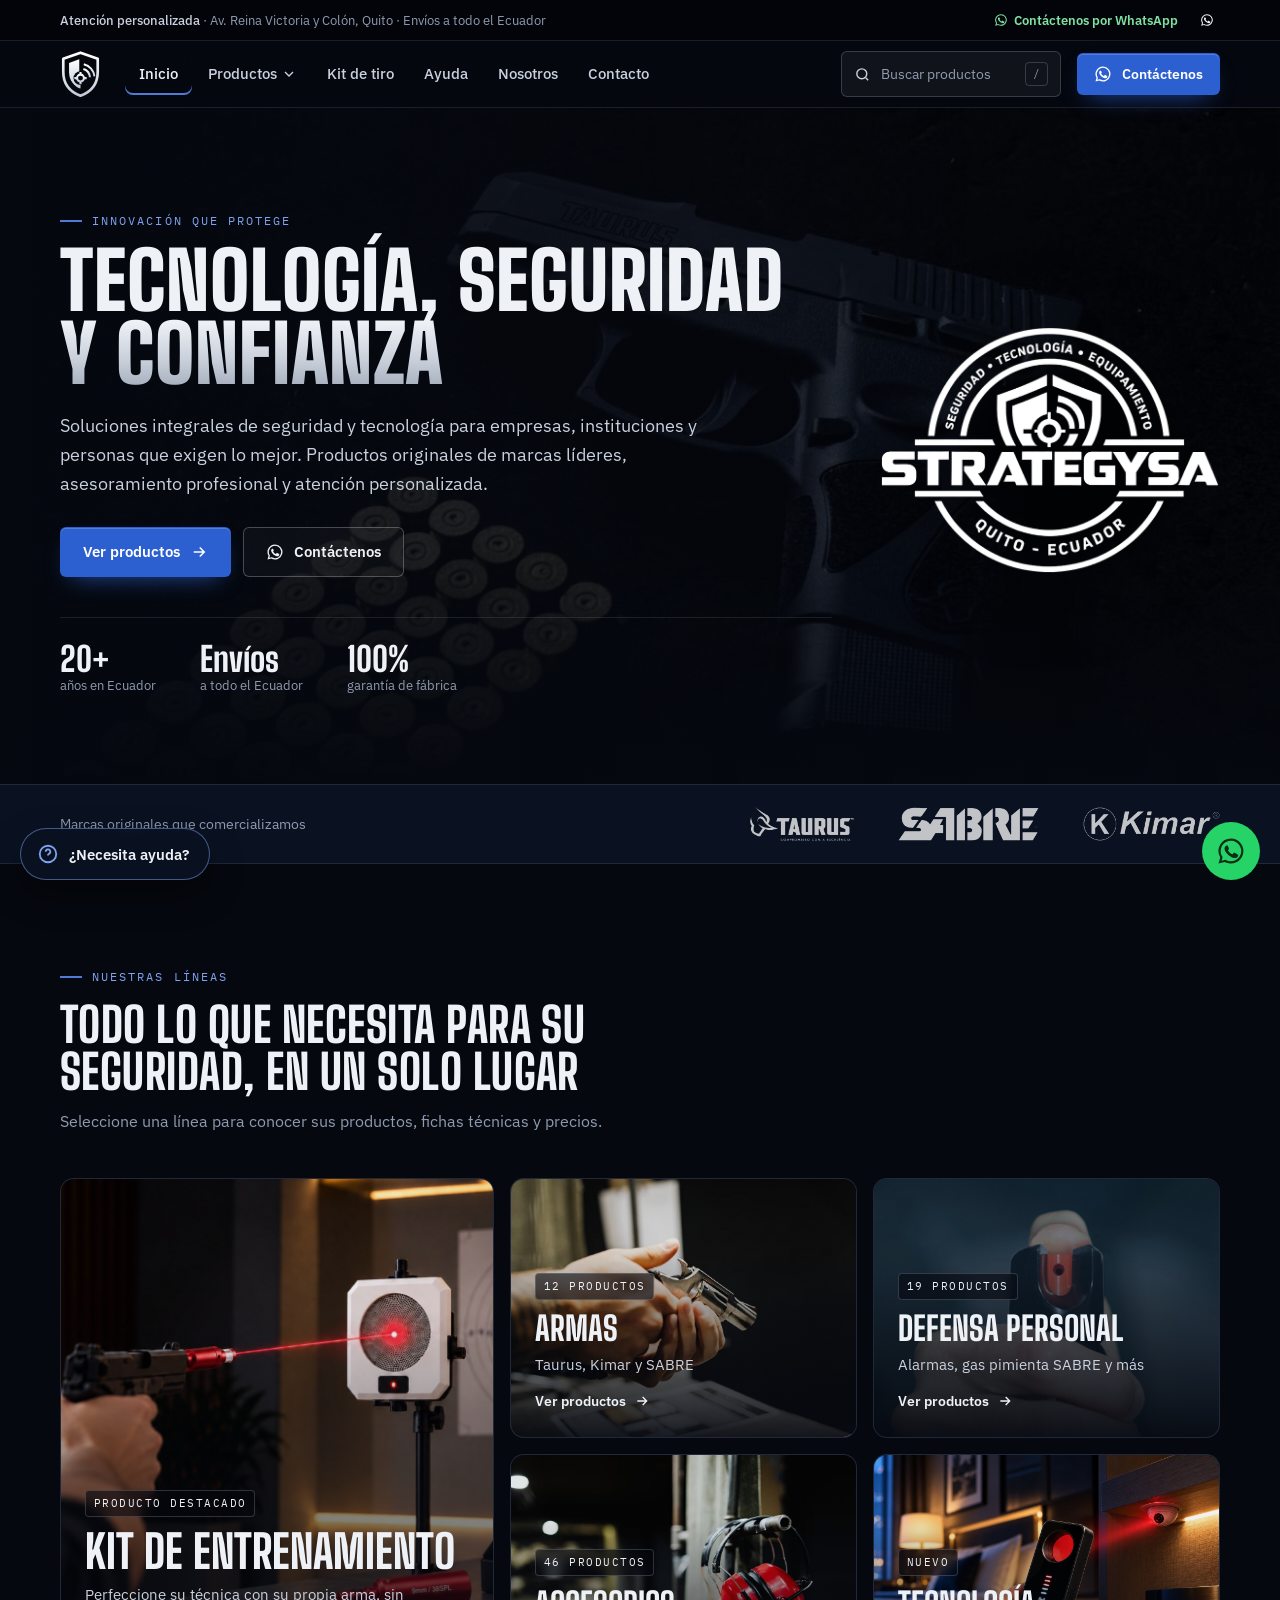
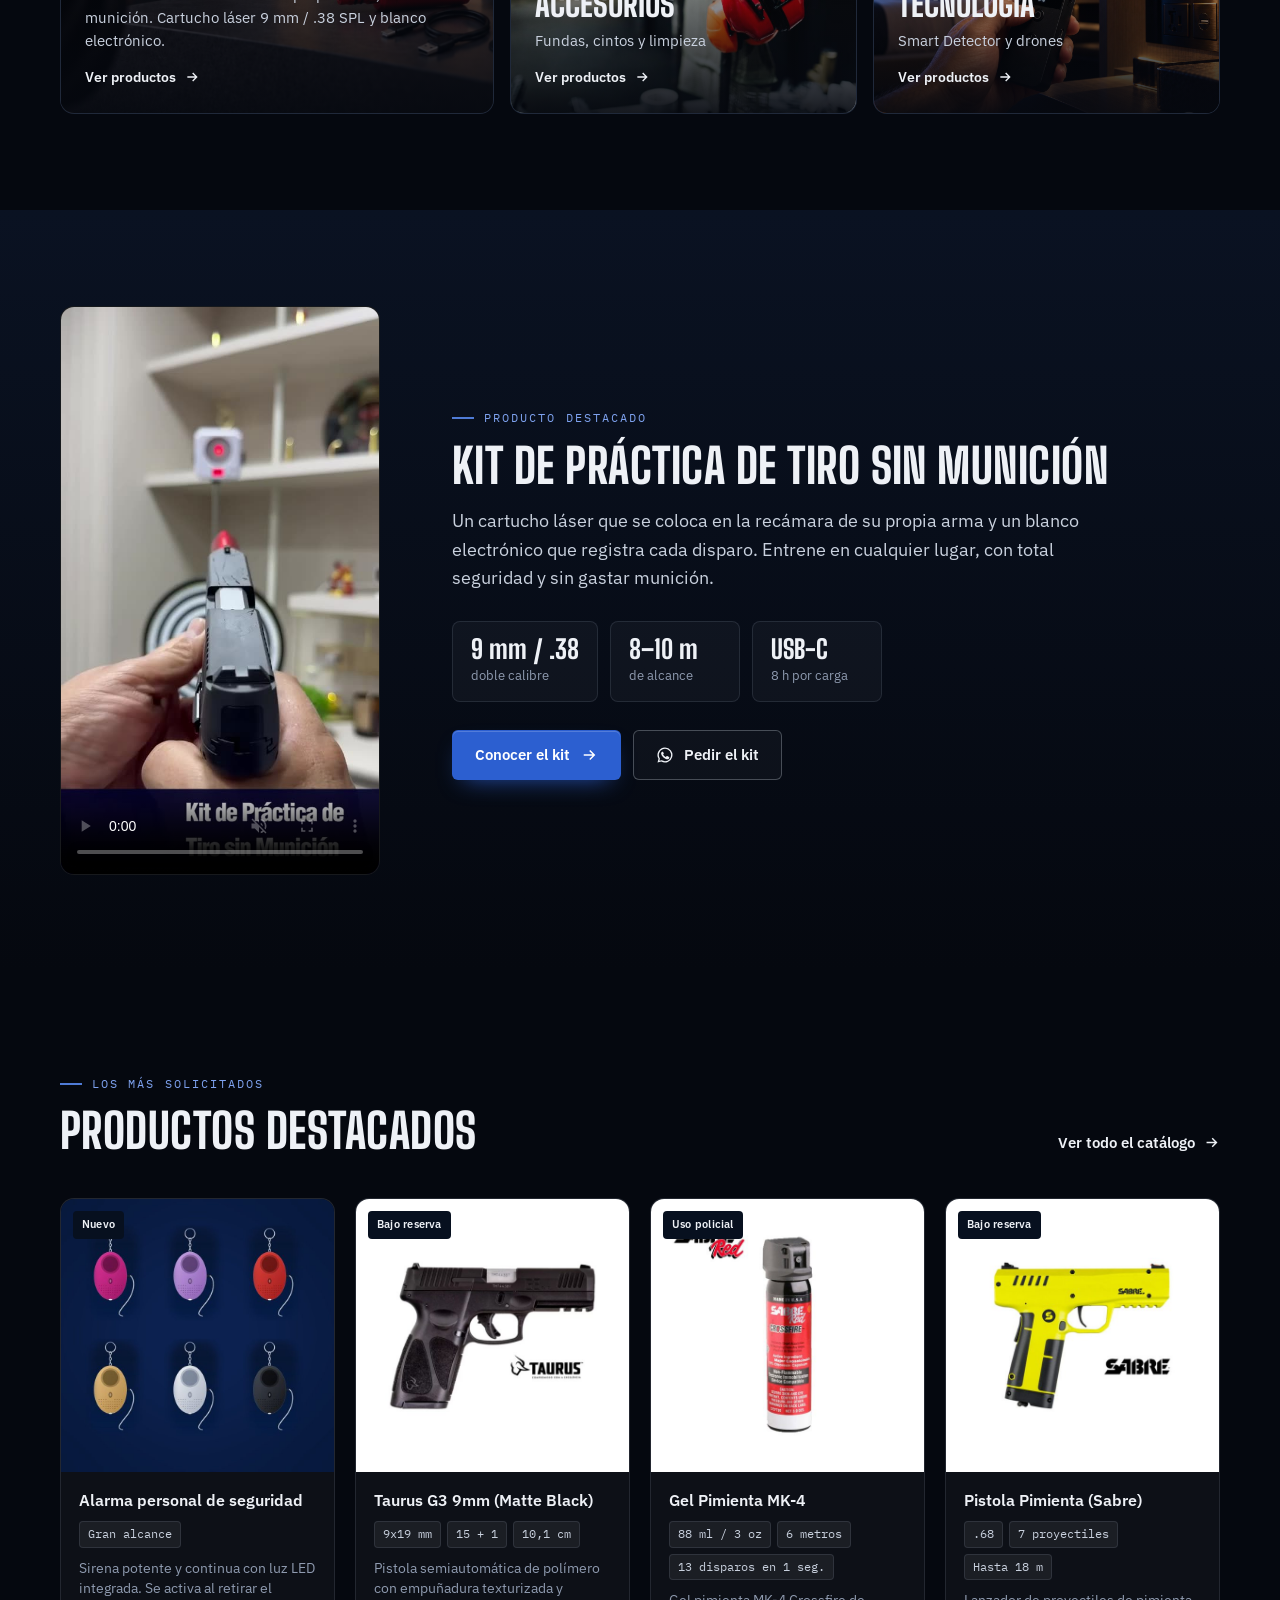
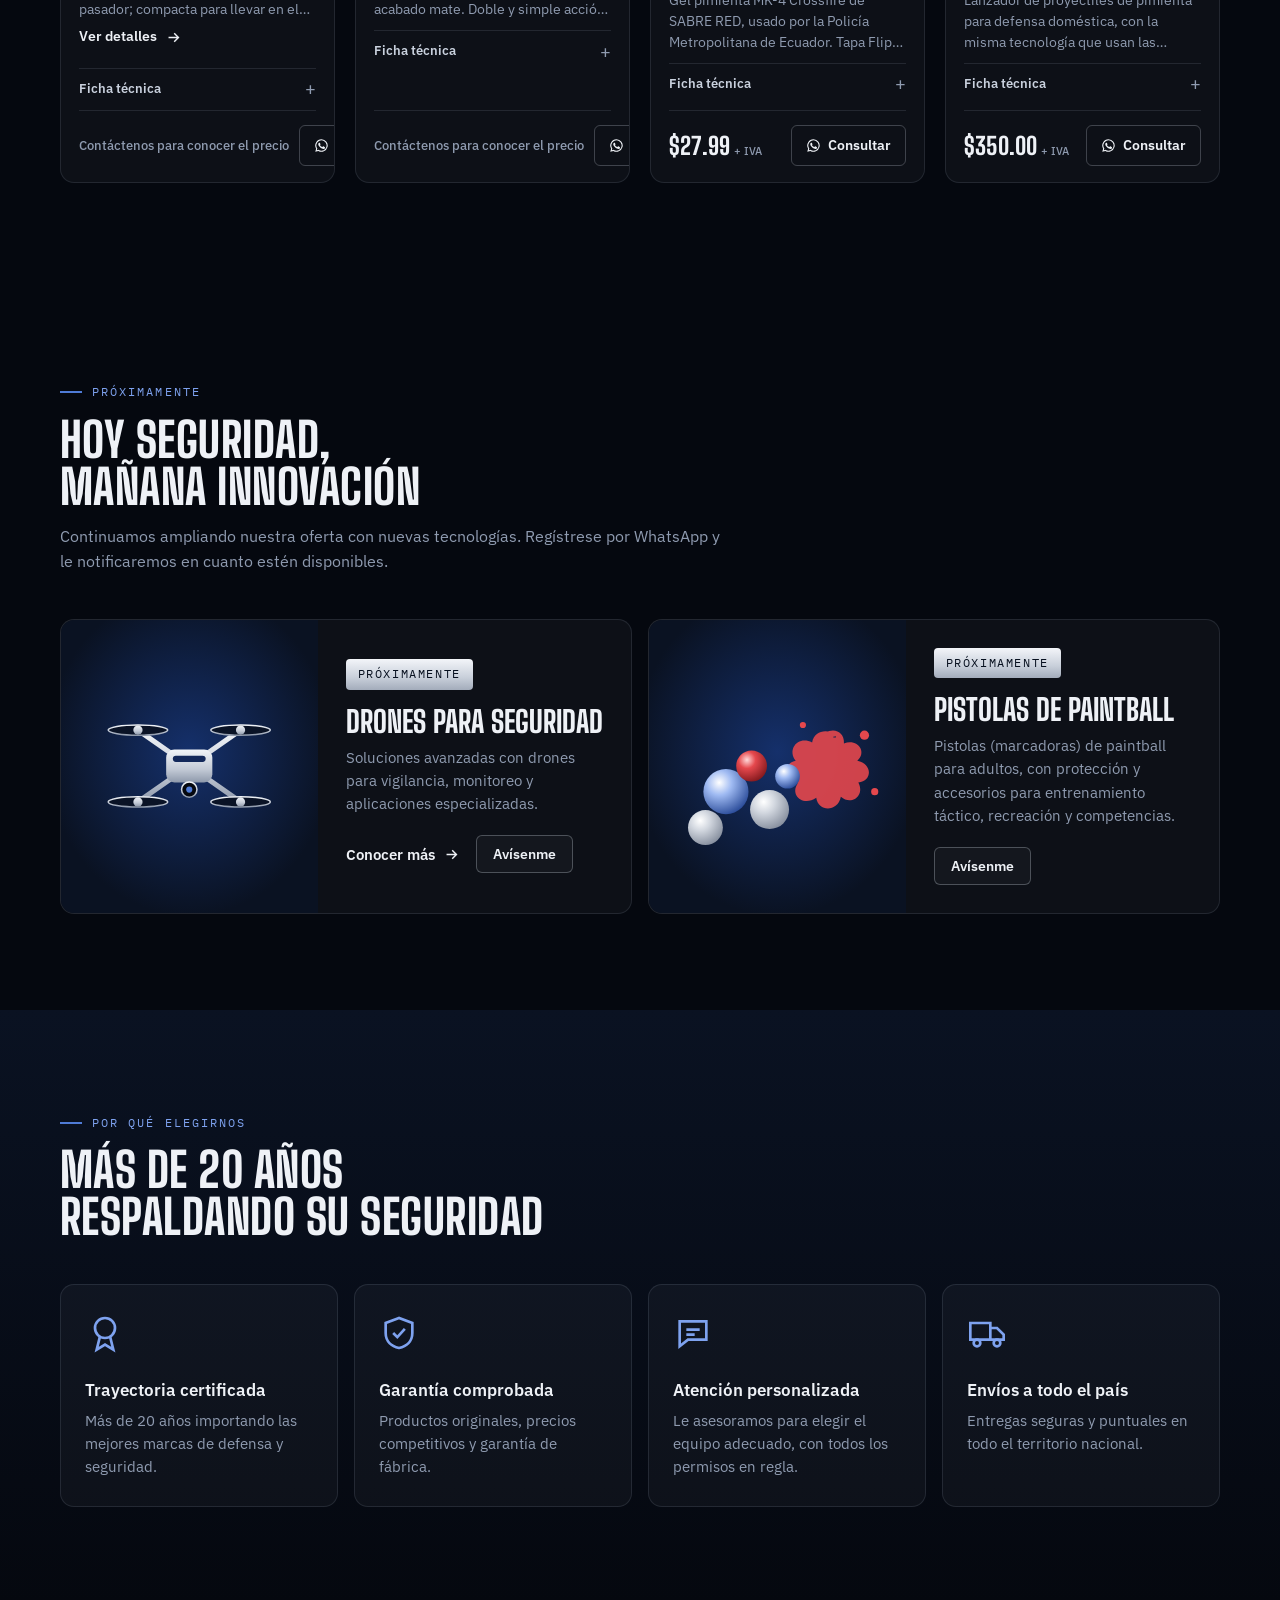
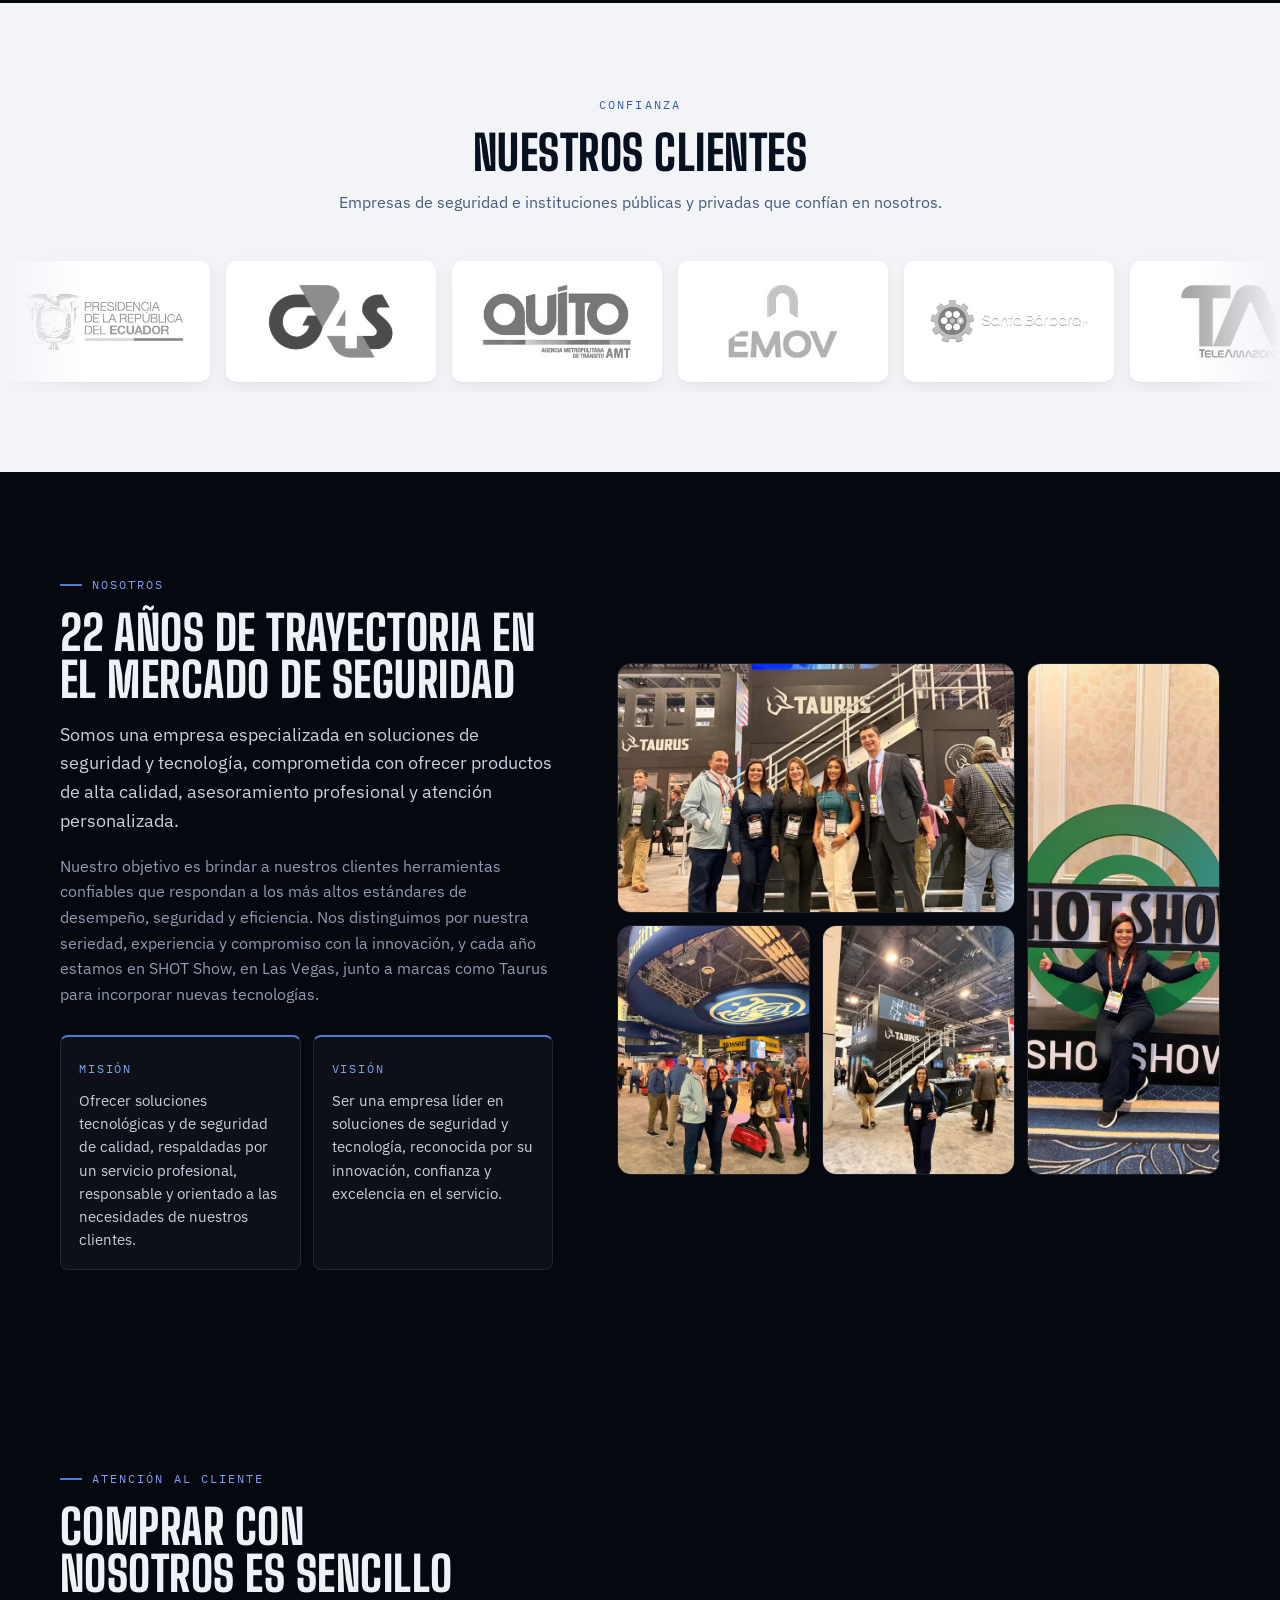
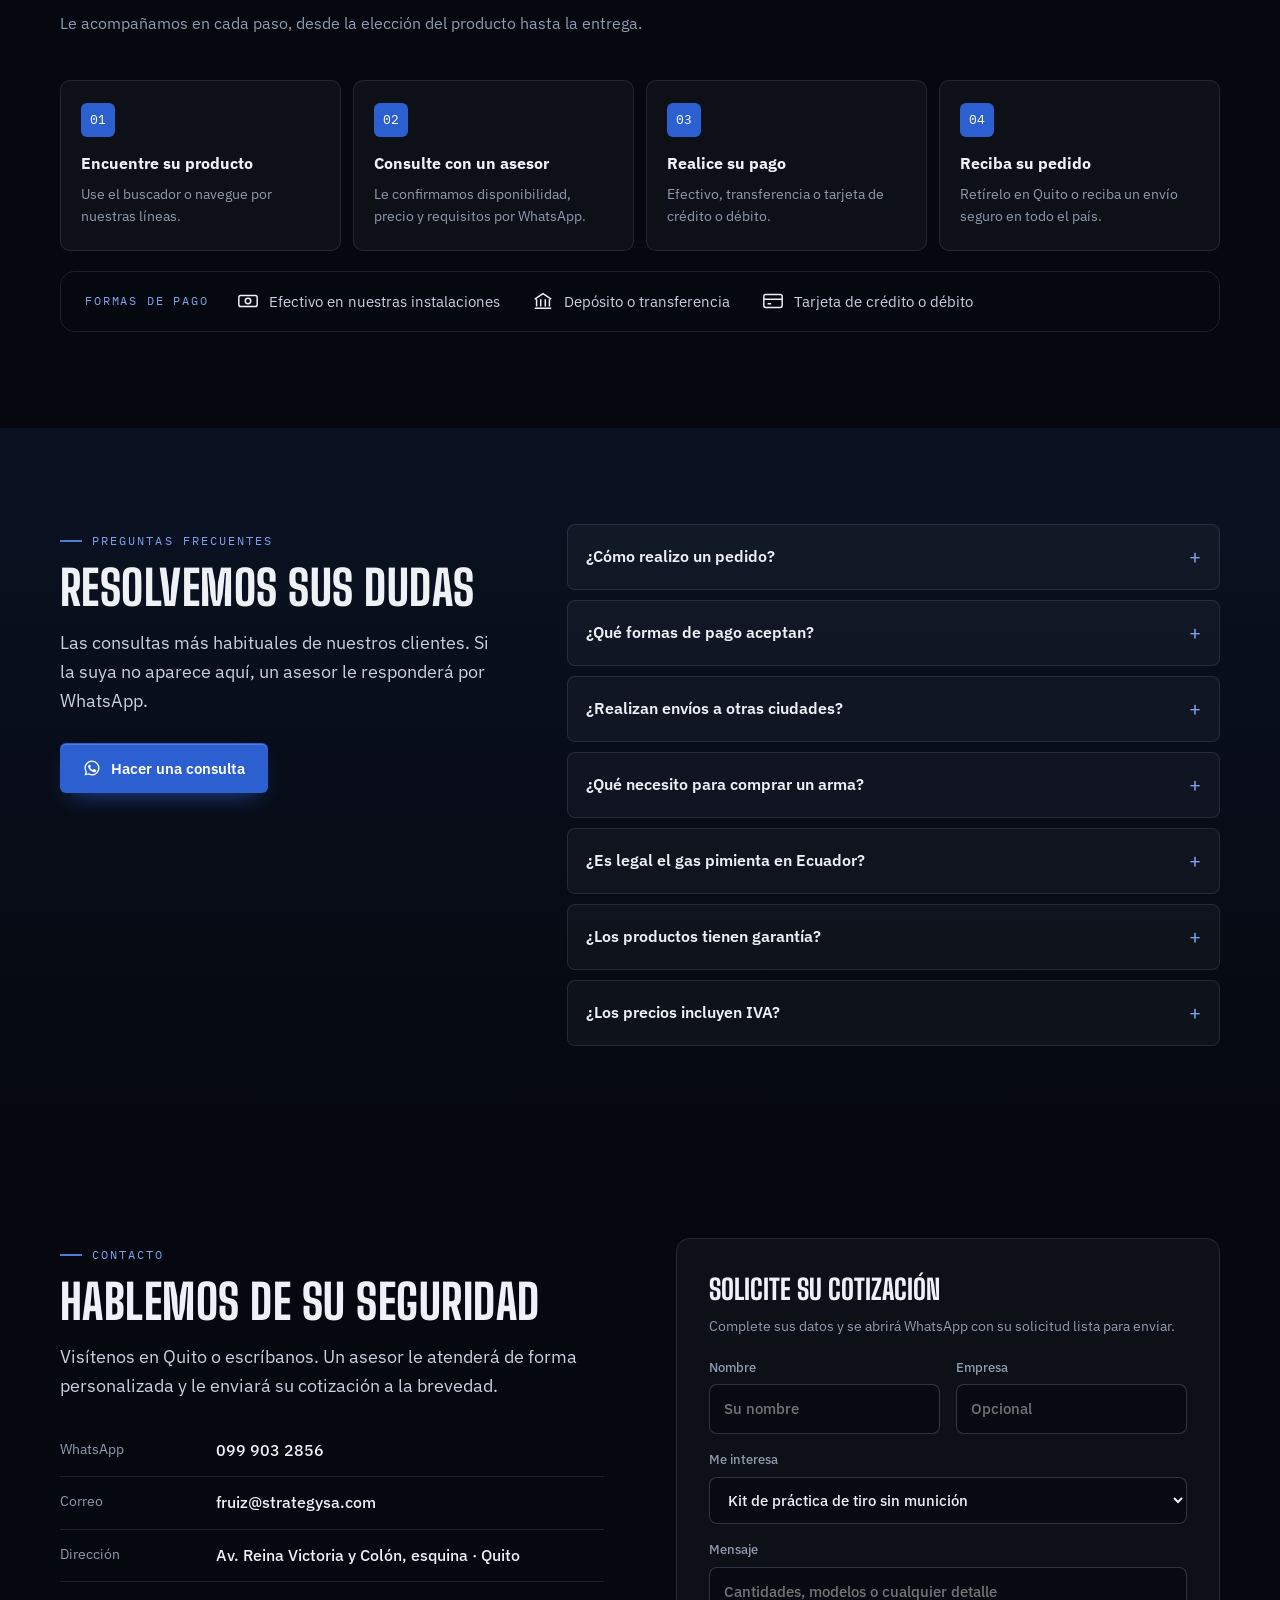
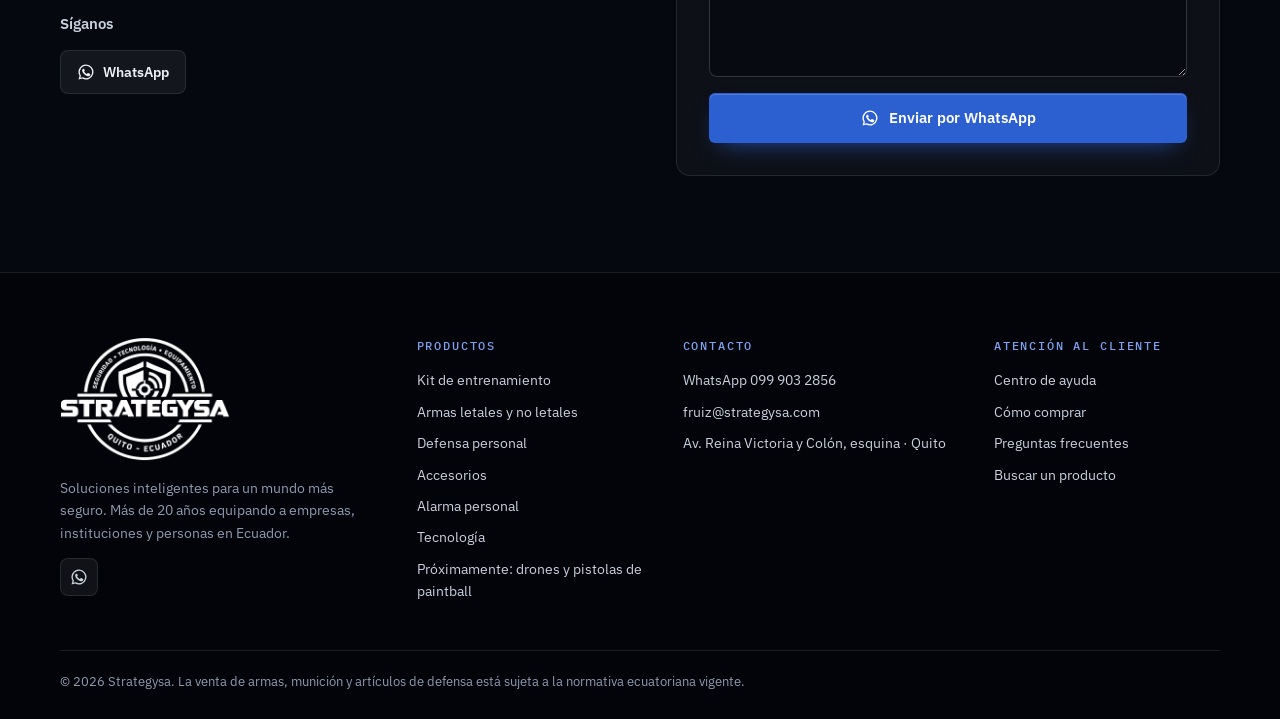
==== index.html @ b9e839d0 "Sitio web de Strategysa Co-Authored-By: Claude Opus 5.5 <noreply@anthropic.com> Claude-Session: http" ====
<!doctype html>
<html lang="es">
<head>
<meta charset="utf-8">
<meta name="viewport" content="width=device-width, initial-scale=1, viewport-fit=cover">
<title>Strategysa Ecuador</title>
<meta name="description" content="Strategysa: kit de tiro sin munición, armas Taurus y Kimar, defensa personal SABRE y tecnología. Quito, Ecuador.">
<link rel="icon" href="img/emblema.svg" type="image/svg+xml">
<link rel="preconnect" href="https://fonts.googleapis.com">
<link rel="preconnect" href="https://fonts.gstatic.com" crossorigin>
<link rel="stylesheet" href="https://fonts.googleapis.com/css2?family=Big+Shoulders+Display:wght@700;800;900&family=IBM+Plex+Mono:wght@500&family=IBM+Plex+Sans:wght@400;500;600&display=swap">
<link rel="stylesheet" href="styles.css">
</head>
<body>
<div class="topbar"><div class="wrap">
  <span><b>Atención personalizada</b> · Av. Reina Victoria y Colón, Quito · Envíos a todo el Ecuador</span>
  <span class="tb-right"><a class="tb-wa" href="https://wa.me/593999032856?text=Hola%20Strategysa%2C%20quisiera%20informaci%C3%B3n%20sobre%20sus%20productos." target="_blank" rel="noopener"><svg viewBox="0 0 24 24" fill="currentColor" aria-hidden="true"><path d="M12 2a10 10 0 0 0-8.6 15.1L2 22l5-1.3A10 10 0 1 0 12 2Zm0 18.2a8.2 8.2 0 0 1-4.2-1.1l-.3-.2-3 .8.8-2.9-.2-.3A8.2 8.2 0 1 1 12 20.2Zm4.5-6.1c-.2-.1-1.5-.7-1.7-.8s-.4-.1-.6.1-.7.8-.8 1-.3.2-.5.1a6.7 6.7 0 0 1-3.3-2.9c-.3-.4.3-.4.7-1.3a.5.5 0 0 0 0-.5l-.8-1.8c-.2-.5-.4-.4-.6-.4h-.5a1 1 0 0 0-.7.3 3 3 0 0 0-.9 2.2 5.2 5.2 0 0 0 1.1 2.8 11.9 11.9 0 0 0 4.6 4c1.7.7 2.3.8 3.2.7a2.7 2.7 0 0 0 1.8-1.3 2.2 2.2 0 0 0 .2-1.3c-.1-.1-.3-.2-.5-.3Z"/></svg>Contáctenos por WhatsApp</a><ul class="social mini"><li><a href="https://wa.me/593999032856" target="_blank" rel="noopener" aria-label="WhatsApp"><svg viewBox="0 0 24 24" fill="currentColor" aria-hidden="true"><path d="M12 2a10 10 0 0 0-8.6 15.1L2 22l5-1.3A10 10 0 1 0 12 2Zm0 18.2a8.2 8.2 0 0 1-4.2-1.1l-.3-.2-3 .8.8-2.9-.2-.3A8.2 8.2 0 1 1 12 20.2Zm4.5-6.1c-.2-.1-1.5-.7-1.7-.8s-.4-.1-.6.1-.7.8-.8 1-.3.2-.5.1a6.7 6.7 0 0 1-3.3-2.9c-.3-.4.3-.4.7-1.3a.5.5 0 0 0 0-.5l-.8-1.8c-.2-.5-.4-.4-.6-.4h-.5a1 1 0 0 0-.7.3 3 3 0 0 0-.9 2.2 5.2 5.2 0 0 0 1.1 2.8 11.9 11.9 0 0 0 4.6 4c1.7.7 2.3.8 3.2.7a2.7 2.7 0 0 0 1.8-1.3 2.2 2.2 0 0 0 .2-1.3c-.1-.1-.3-.2-.5-.3Z"/></svg><span>WhatsApp</span></a></li></ul></span>
</div></div>
<header class="nav"><div class="wrap">
  <a class="brand" href="index.html" aria-label="Strategysa, inicio"><img src="img/emblema.svg" alt="Strategysa" width="42" height="47"></a>
  <ul class="menu" id="menu">
    <li><a href="index.html" aria-current="page">Inicio</a></li>
    <li class="has-mega"><button class="mega-btn" type="button" aria-expanded="false" aria-controls="mega">Productos<svg viewBox="0 0 24 24" fill="none" stroke="currentColor" stroke-width="2" aria-hidden="true"><path d="m6 9 6 6 6-6"/></svg></button>
      <div class="mega" id="mega"><ul><li><a href="kit-entrenamiento.html"><img src="img/kit-marca-escena.jpg" alt="" loading="lazy"><span><b>Kit de entrenamiento</b><small>Tiro en seco con su propia arma</small></span></a></li><li><a href="armas.html"><img src="img/fotos/revolver-manos.jpg" alt="" loading="lazy"><span><b>Armas letales y no letales</b><small>Taurus, Kimar, SABRE y munición</small></span></a></li><li><a href="defensa-personal.html"><img src="img/fotos/gas-pimienta.jpg" alt="" loading="lazy"><span><b>Defensa personal</b><small>Alarmas, gel y gas pimienta SABRE</small></span></a></li><li><a href="accesorios.html"><img src="img/fotos/orejeras.jpg" alt="" loading="lazy"><span><b>Accesorios</b><small>Fundas, cintos y limpieza</small></span></a></li><li><a href="alarma-personal.html"><img src="img/alarma/pg/c-fucsia.jpg" alt="" loading="lazy"><span><b>Alarma personal</b><small>Nuevo · Sirena y luz LED</small></span></a></li><li><a href="tecnologia.html"><img src="img/det-escena.jpg" alt="" loading="lazy"><span><b>Tecnología</b><small>Smart Detector y drones</small></span></a></li></ul></div></li>
    <li><a href="kit-entrenamiento.html">Kit de tiro</a></li>
    <li><a href="index.html#preguntas">Ayuda</a></li>
    <li><a href="index.html#nosotros">Nosotros</a></li>
    <li><a href="index.html#contacto">Contacto</a></li>
  </ul>
  <button class="nav-search" type="button" data-search aria-label="Buscar productos"><svg viewBox="0 0 24 24" fill="none" stroke="currentColor" stroke-width="2" aria-hidden="true"><circle cx="11" cy="11" r="7"/><path d="m20 20-3.5-3.5"/></svg><span>Buscar productos</span><kbd>/</kbd></button>
  <a class="btn btn-solid nav-cta" href="https://wa.me/593999032856?text=Hola%20Strategysa%2C%20quisiera%20informaci%C3%B3n%20sobre%20sus%20productos." target="_blank" rel="noopener"><svg viewBox="0 0 24 24" fill="currentColor" aria-hidden="true"><path d="M12 2a10 10 0 0 0-8.6 15.1L2 22l5-1.3A10 10 0 1 0 12 2Zm0 18.2a8.2 8.2 0 0 1-4.2-1.1l-.3-.2-3 .8.8-2.9-.2-.3A8.2 8.2 0 1 1 12 20.2Zm4.5-6.1c-.2-.1-1.5-.7-1.7-.8s-.4-.1-.6.1-.7.8-.8 1-.3.2-.5.1a6.7 6.7 0 0 1-3.3-2.9c-.3-.4.3-.4.7-1.3a.5.5 0 0 0 0-.5l-.8-1.8c-.2-.5-.4-.4-.6-.4h-.5a1 1 0 0 0-.7.3 3 3 0 0 0-.9 2.2 5.2 5.2 0 0 0 1.1 2.8 11.9 11.9 0 0 0 4.6 4c1.7.7 2.3.8 3.2.7a2.7 2.7 0 0 0 1.8-1.3 2.2 2.2 0 0 0 .2-1.3c-.1-.1-.3-.2-.5-.3Z"/></svg>Contáctenos</a>
  <button class="burger" id="burger" aria-label="Abrir menú" aria-expanded="false" aria-controls="menu"><svg viewBox="0 0 24 24" fill="none" stroke="currentColor" stroke-width="2"><path d="M3 6h18M3 12h18M3 18h18"/></svg></button>
</div></header>
<main>
<section class="hero">
  <img class="hero-bg" src="img/fotos/taurus-municion.jpg" alt="">
  <div class="wrap hero-in">
    <div class="hero-copy">
      <span class="eyebrow">Innovación que protege</span>
      <h1>Tecnología, seguridad <span>y confianza</span></h1>
      <p class="lead">Soluciones integrales de seguridad y tecnología para empresas, instituciones y personas que exigen lo mejor. Productos originales de marcas líderes, asesoramiento profesional y atención personalizada.</p>
      <div class="actions">
        <a class="btn btn-solid" href="#lineas">Ver productos <svg viewBox="0 0 24 24" fill="none" stroke="currentColor" stroke-width="2" aria-hidden="true"><path d="M5 12h14M13 6l6 6-6 6"/></svg></a>
        <a class="btn btn-ghost" href="https://wa.me/593999032856?text=Hola%20Strategysa%2C%20quisiera%20informaci%C3%B3n%20sobre%20sus%20productos." target="_blank" rel="noopener"><svg viewBox="0 0 24 24" fill="currentColor" aria-hidden="true"><path d="M12 2a10 10 0 0 0-8.6 15.1L2 22l5-1.3A10 10 0 1 0 12 2Zm0 18.2a8.2 8.2 0 0 1-4.2-1.1l-.3-.2-3 .8.8-2.9-.2-.3A8.2 8.2 0 1 1 12 20.2Zm4.5-6.1c-.2-.1-1.5-.7-1.7-.8s-.4-.1-.6.1-.7.8-.8 1-.3.2-.5.1a6.7 6.7 0 0 1-3.3-2.9c-.3-.4.3-.4.7-1.3a.5.5 0 0 0 0-.5l-.8-1.8c-.2-.5-.4-.4-.6-.4h-.5a1 1 0 0 0-.7.3 3 3 0 0 0-.9 2.2 5.2 5.2 0 0 0 1.1 2.8 11.9 11.9 0 0 0 4.6 4c1.7.7 2.3.8 3.2.7a2.7 2.7 0 0 0 1.8-1.3 2.2 2.2 0 0 0 .2-1.3c-.1-.1-.3-.2-.5-.3Z"/></svg>Contáctenos</a>
      </div>
      <ul class="stats"><li><b>20+</b>años en Ecuador</li><li><b>Envíos</b>a todo el Ecuador</li><li><b>100%</b>garantía de fábrica</li></ul>
    </div>
    <img class="hero-seal" src="img/logo-blanco.png" alt="Strategysa · Seguridad, tecnología, equipamiento · Quito, Ecuador" width="520" height="377">
  </div>
</section>
<section class="brandstrip"><div class="wrap">
  <p>Marcas originales que comercializamos</p>
  <ul>
    <li><a href="armas.html#letales" aria-label="Taurus"><img src="img/marcas/taurus.png" alt="Taurus"></a></li>
    <li><a href="defensa-personal.html#pimienta" aria-label="SABRE"><img src="img/marcas/sabre.png" alt="SABRE"></a></li>
    <li><a href="armas.html#noletales" aria-label="Kimar"><img src="img/marcas/kimar.png" alt="Kimar"></a></li>
  </ul>
</div></section>
<section class="section" id="lineas"><div class="wrap">
  <div class="shead"><div><span class="eyebrow">Nuestras líneas</span><h2>Todo lo que necesita para su seguridad, en un solo lugar</h2><p>Seleccione una línea para conocer sus productos, fichas técnicas y precios.</p></div></div>
  <div class="bento"><a class="tile feature" href="kit-entrenamiento.html"><img src="img/kit-marca-escena.jpg" alt="" loading="lazy"><div class="tile-txt"><span class="tile-tag">Producto destacado</span><h3>Kit de entrenamiento</h3><p>Perfeccione su técnica con su propia arma, sin munición. Cartucho láser 9 mm / .38 SPL y blanco electrónico.</p><span class="tile-go">Ver productos <svg viewBox="0 0 24 24" fill="none" stroke="currentColor" stroke-width="2" aria-hidden="true"><path d="M5 12h14M13 6l6 6-6 6"/></svg></span></div></a><a class="tile " href="armas.html"><img src="img/fotos/revolver-manos.jpg" alt="" loading="lazy"><div class="tile-txt"><span class="tile-tag">12 productos</span><h3>Armas</h3><p>Taurus, Kimar y SABRE</p><span class="tile-go">Ver productos <svg viewBox="0 0 24 24" fill="none" stroke="currentColor" stroke-width="2" aria-hidden="true"><path d="M5 12h14M13 6l6 6-6 6"/></svg></span></div></a><a class="tile " href="defensa-personal.html"><img src="img/fotos/gas-pimienta.jpg" alt="" loading="lazy"><div class="tile-txt"><span class="tile-tag">19 productos</span><h3>Defensa personal</h3><p>Alarmas, gas pimienta SABRE y más</p><span class="tile-go">Ver productos <svg viewBox="0 0 24 24" fill="none" stroke="currentColor" stroke-width="2" aria-hidden="true"><path d="M5 12h14M13 6l6 6-6 6"/></svg></span></div></a><a class="tile " href="accesorios.html"><img src="img/fotos/orejeras.jpg" alt="" loading="lazy"><div class="tile-txt"><span class="tile-tag">46 productos</span><h3>Accesorios</h3><p>Fundas, cintos y limpieza</p><span class="tile-go">Ver productos <svg viewBox="0 0 24 24" fill="none" stroke="currentColor" stroke-width="2" aria-hidden="true"><path d="M5 12h14M13 6l6 6-6 6"/></svg></span></div></a><a class="tile " href="tecnologia.html"><img src="img/det-escena.jpg" alt="" loading="lazy"><div class="tile-txt"><span class="tile-tag">Nuevo</span><h3>Tecnología</h3><p>Smart Detector y drones</p><span class="tile-go">Ver productos <svg viewBox="0 0 24 24" fill="none" stroke="currentColor" stroke-width="2" aria-hidden="true"><path d="M5 12h14M13 6l6 6-6 6"/></svg></span></div></a></div>
</div></section>
<section class="section alt"><div class="wrap kit-teaser">
  <div class="kt-media"><video src="img/kit-tiro.mp4" poster="img/kit-tiro-poster.jpg" muted loop playsinline controls preload="metadata"></video></div>
  <div>
    <span class="eyebrow">Producto destacado</span>
    <h2>Kit de práctica de tiro sin munición</h2>
    <p class="lead">Un cartucho láser que se coloca en la recámara de su propia arma y un blanco electrónico que registra cada disparo. Entrene en cualquier lugar, con total seguridad y sin gastar munición.</p>
    <ul class="kfacts"><li><b>9 mm / .38</b>doble calibre</li><li><b>8–10 m</b>de alcance</li><li><b>USB-C</b>8 h por carga</li></ul>
    <div class="actions"><a class="btn btn-solid" href="kit-entrenamiento.html">Conocer el kit <svg viewBox="0 0 24 24" fill="none" stroke="currentColor" stroke-width="2" aria-hidden="true"><path d="M5 12h14M13 6l6 6-6 6"/></svg></a><a class="btn btn-ghost" target="_blank" rel="noopener" href="https://wa.me/593999032856?text=Hola%20Strategysa%2C%20quisiera%20el%20kit%20de%20pr%C3%A1ctica%20de%20tiro%20sin%20munici%C3%B3n."><svg viewBox="0 0 24 24" fill="currentColor" aria-hidden="true"><path d="M12 2a10 10 0 0 0-8.6 15.1L2 22l5-1.3A10 10 0 1 0 12 2Zm0 18.2a8.2 8.2 0 0 1-4.2-1.1l-.3-.2-3 .8.8-2.9-.2-.3A8.2 8.2 0 1 1 12 20.2Zm4.5-6.1c-.2-.1-1.5-.7-1.7-.8s-.4-.1-.6.1-.7.8-.8 1-.3.2-.5.1a6.7 6.7 0 0 1-3.3-2.9c-.3-.4.3-.4.7-1.3a.5.5 0 0 0 0-.5l-.8-1.8c-.2-.5-.4-.4-.6-.4h-.5a1 1 0 0 0-.7.3 3 3 0 0 0-.9 2.2 5.2 5.2 0 0 0 1.1 2.8 11.9 11.9 0 0 0 4.6 4c1.7.7 2.3.8 3.2.7a2.7 2.7 0 0 0 1.8-1.3 2.2 2.2 0 0 0 .2-1.3c-.1-.1-.3-.2-.5-.3Z"/></svg>Pedir el kit</a></div>
  </div>
</div></section>
<section class="section"><div class="wrap">
  <div class="shead"><div><span class="eyebrow">Los más solicitados</span><h2>Productos destacados</h2></div><a class="link" href="armas.html">Ver todo el catálogo <svg viewBox="0 0 24 24" fill="none" stroke="currentColor" stroke-width="2" aria-hidden="true"><path d="M5 12h14M13 6l6 6-6 6"/></svg></a></div>
  <div class="pgrid"><article class="prod" data-name="alarma personal de seguridad"><div class="pimg cover"><span class="pnote">Nuevo</span><img src="img/alarma/alarma-card.jpg" alt="Alarma personal de seguridad" loading="lazy"></div><div class="pbody"><h3>Alarma personal de seguridad</h3><ul class="chips"><li>Gran alcance</li></ul><p class="pdesc">Sirena potente y continua con luz LED integrada. Se activa al retirar el pasador; compacta para llevar en el llavero, el bolso o la mochila.</p><a class="link pmore" href="alarma-personal.html">Ver detalles <svg viewBox="0 0 24 24" fill="none" stroke="currentColor" stroke-width="2" aria-hidden="true"><path d="M5 12h14M13 6l6 6-6 6"/></svg></a><details><summary>Ficha técnica</summary><dl><div><dt>Sonido</dt><dd>Potente, sirena continua</dd></div><div><dt>Alcance</dt><dd>Gran alcance</dd></div><div><dt>Luz</dt><dd>LED intensa con interruptor</dd></div><div><dt>Activación</dt><dd>Retirar el pasador</dd></div><div><dt>Colores</dt><dd>Fucsia, lila, rojo, dorado, plateado y negro</dd></div></dl></details><div class="pfoot"><span class="price ask">Contáctenos para conocer el precio</span><a class="pbtn" target="_blank" rel="noopener" href="https://wa.me/593999032856?text=Hola%20Strategysa%2C%20quisiera%20informaci%C3%B3n%20y%20precio%20de%3A%20Alarma%20personal%20de%20seguridad"><svg viewBox="0 0 24 24" fill="currentColor" aria-hidden="true"><path d="M12 2a10 10 0 0 0-8.6 15.1L2 22l5-1.3A10 10 0 1 0 12 2Zm0 18.2a8.2 8.2 0 0 1-4.2-1.1l-.3-.2-3 .8.8-2.9-.2-.3A8.2 8.2 0 1 1 12 20.2Zm4.5-6.1c-.2-.1-1.5-.7-1.7-.8s-.4-.1-.6.1-.7.8-.8 1-.3.2-.5.1a6.7 6.7 0 0 1-3.3-2.9c-.3-.4.3-.4.7-1.3a.5.5 0 0 0 0-.5l-.8-1.8c-.2-.5-.4-.4-.6-.4h-.5a1 1 0 0 0-.7.3 3 3 0 0 0-.9 2.2 5.2 5.2 0 0 0 1.1 2.8 11.9 11.9 0 0 0 4.6 4c1.7.7 2.3.8 3.2.7a2.7 2.7 0 0 0 1.8-1.3 2.2 2.2 0 0 0 .2-1.3c-.1-.1-.3-.2-.5-.3Z"/></svg>Consultar</a></div></div></article><article class="prod" data-name="taurus g3 9mm (matte black)"><div class="pimg"><span class="pnote">Bajo reserva</span><img src="img/p/taurus-g3-9mm-matte-black.jpg" alt="Taurus G3 9mm (Matte Black)" loading="lazy"></div><div class="pbody"><h3>Taurus G3 9mm (Matte Black)</h3><ul class="chips"><li>9x19 mm</li><li>15 + 1</li><li>10,1 cm</li></ul><p class="pdesc">Pistola semiautomática de polímero con empuñadura texturizada y acabado mate. Doble y simple acción con tres sistemas de seguridad.</p><details><summary>Ficha técnica</summary><dl><div><dt>Código</dt><dd>TG3-9MM-MBK</dd></div><div><dt>Calibre</dt><dd>9x19 mm</dd></div><div><dt>Capacidad</dt><dd>15 + 1</dd></div><div><dt>Armazón</dt><dd>Polímero</dd></div><div><dt>Seguridades</dt><dd>Manual, de gatillo e interna</dd></div><div><dt>Miras</dt><dd>Abiertas de fábrica</dd></div><div><dt>Cañón</dt><dd>10,1 cm</dd></div><div><dt>Peso</dt><dd>719 g</dd></div><div><dt>Dimensiones</dt><dd>18,29 × 13,2 × 3,2 cm</dd></div><div><dt>Fabricación</dt><dd>Brasil</dd></div></dl></details><div class="pfoot"><span class="price ask">Contáctenos para conocer el precio</span><a class="pbtn" target="_blank" rel="noopener" href="https://wa.me/593999032856?text=Hola%20Strategysa%2C%20quisiera%20informaci%C3%B3n%20y%20precio%20de%3A%20Taurus%20G3%209mm%20%28Matte%20Black%29"><svg viewBox="0 0 24 24" fill="currentColor" aria-hidden="true"><path d="M12 2a10 10 0 0 0-8.6 15.1L2 22l5-1.3A10 10 0 1 0 12 2Zm0 18.2a8.2 8.2 0 0 1-4.2-1.1l-.3-.2-3 .8.8-2.9-.2-.3A8.2 8.2 0 1 1 12 20.2Zm4.5-6.1c-.2-.1-1.5-.7-1.7-.8s-.4-.1-.6.1-.7.8-.8 1-.3.2-.5.1a6.7 6.7 0 0 1-3.3-2.9c-.3-.4.3-.4.7-1.3a.5.5 0 0 0 0-.5l-.8-1.8c-.2-.5-.4-.4-.6-.4h-.5a1 1 0 0 0-.7.3 3 3 0 0 0-.9 2.2 5.2 5.2 0 0 0 1.1 2.8 11.9 11.9 0 0 0 4.6 4c1.7.7 2.3.8 3.2.7a2.7 2.7 0 0 0 1.8-1.3 2.2 2.2 0 0 0 .2-1.3c-.1-.1-.3-.2-.5-.3Z"/></svg>Consultar</a></div></div></article><article class="prod" data-name="gel pimienta mk-4"><div class="pimg"><span class="pnote">Uso policial</span><img src="img/p/gel-pimienta-mk-4.jpg" alt="Gel Pimienta MK-4" loading="lazy"></div><div class="pbody"><h3>Gel Pimienta MK-4</h3><ul class="chips"><li>88 ml / 3 oz</li><li>6 metros</li><li>13 disparos en 1 seg.</li></ul><p class="pdesc">Gel pimienta MK-4 Crossfire de SABRE RED, usado por la Policía Metropolitana de Ecuador. Tapa Flip-Top contra disparos accidentales; no es inflamable ni explota a altas temperaturas.</p><details><summary>Ficha técnica</summary><dl><div><dt>Código</dt><dd>52CFT30-GEL-EC</dd></div><div><dt>Contenido</dt><dd>88 ml / 3 oz</dd></div><div><dt>Alcance</dt><dd>6 metros</dd></div><div><dt>Disparos</dt><dd>13 disparos en 1 seg.</dd></div><div><dt>Tipo</dt><dd>Chorro / directo</dd></div><div><dt>Mecanismo</dt><dd>Flip Top</dd></div><div><dt>Tamaño</dt><dd>16 cm</dd></div><div><dt>Vida útil</dt><dd>5 años</dd></div><div><dt>Fabricación</dt><dd>EE. UU., certificación ISO</dd></div><div><dt>Homologado</dt><dd>Para uso en Ecuador</dd></div></dl></details><div class="pfoot"><span class="price">$27.99<small>+ IVA</small></span><a class="pbtn" target="_blank" rel="noopener" href="https://wa.me/593999032856?text=Hola%20Strategysa%2C%20quisiera%20informaci%C3%B3n%20y%20precio%20de%3A%20Gel%20Pimienta%20MK-4"><svg viewBox="0 0 24 24" fill="currentColor" aria-hidden="true"><path d="M12 2a10 10 0 0 0-8.6 15.1L2 22l5-1.3A10 10 0 1 0 12 2Zm0 18.2a8.2 8.2 0 0 1-4.2-1.1l-.3-.2-3 .8.8-2.9-.2-.3A8.2 8.2 0 1 1 12 20.2Zm4.5-6.1c-.2-.1-1.5-.7-1.7-.8s-.4-.1-.6.1-.7.8-.8 1-.3.2-.5.1a6.7 6.7 0 0 1-3.3-2.9c-.3-.4.3-.4.7-1.3a.5.5 0 0 0 0-.5l-.8-1.8c-.2-.5-.4-.4-.6-.4h-.5a1 1 0 0 0-.7.3 3 3 0 0 0-.9 2.2 5.2 5.2 0 0 0 1.1 2.8 11.9 11.9 0 0 0 4.6 4c1.7.7 2.3.8 3.2.7a2.7 2.7 0 0 0 1.8-1.3 2.2 2.2 0 0 0 .2-1.3c-.1-.1-.3-.2-.5-.3Z"/></svg>Consultar</a></div></div></article><article class="prod" data-name="pistola pimienta (sabre)"><div class="pimg"><span class="pnote">Bajo reserva</span><img src="img/p/pistola-pimienta-sabre.jpg" alt="Pistola Pimienta (Sabre)" loading="lazy"></div><div class="pbody"><h3>Pistola Pimienta (Sabre)</h3><ul class="chips"><li>.68</li><li>7 proyectiles</li><li>Hasta 18 m</li></ul><p class="pdesc">Lanzador de proyectiles de pimienta para defensa doméstica, con la misma tecnología que usan las fuerzas del orden. Sin retroceso.</p><details><summary>Ficha técnica</summary><dl><div><dt>Marca</dt><dd>SABRE</dd></div><div><dt>Calibre</dt><dd>.68</dd></div><div><dt>Capacidad</dt><dd>7 proyectiles</dd></div><div><dt>Propulsión</dt><dd>CO₂ 0,42 oz</dd></div><div><dt>Alcance</dt><dd>Hasta 18 m</dd></div><div><dt>Incluye</dt><dd>7 proyectiles, 14 de práctica, blanco y estuche</dd></div><div><dt>Fabricación</dt><dd>EE. UU.</dd></div></dl></details><div class="pfoot"><span class="price">$350.00<small>+ IVA</small></span><a class="pbtn" target="_blank" rel="noopener" href="https://wa.me/593999032856?text=Hola%20Strategysa%2C%20quisiera%20informaci%C3%B3n%20y%20precio%20de%3A%20Pistola%20Pimienta%20%28Sabre%29"><svg viewBox="0 0 24 24" fill="currentColor" aria-hidden="true"><path d="M12 2a10 10 0 0 0-8.6 15.1L2 22l5-1.3A10 10 0 1 0 12 2Zm0 18.2a8.2 8.2 0 0 1-4.2-1.1l-.3-.2-3 .8.8-2.9-.2-.3A8.2 8.2 0 1 1 12 20.2Zm4.5-6.1c-.2-.1-1.5-.7-1.7-.8s-.4-.1-.6.1-.7.8-.8 1-.3.2-.5.1a6.7 6.7 0 0 1-3.3-2.9c-.3-.4.3-.4.7-1.3a.5.5 0 0 0 0-.5l-.8-1.8c-.2-.5-.4-.4-.6-.4h-.5a1 1 0 0 0-.7.3 3 3 0 0 0-.9 2.2 5.2 5.2 0 0 0 1.1 2.8 11.9 11.9 0 0 0 4.6 4c1.7.7 2.3.8 3.2.7a2.7 2.7 0 0 0 1.8-1.3 2.2 2.2 0 0 0 .2-1.3c-.1-.1-.3-.2-.5-.3Z"/></svg>Consultar</a></div></div></article></div>
</div></section>
<section class="section" id="proximamente"><div class="wrap">
  <div class="shead"><div><span class="eyebrow">Próximamente</span><h2>Hoy seguridad, mañana innovación</h2><p>Continuamos ampliando nuestra oferta con nuevas tecnologías. Regístrese por WhatsApp y le notificaremos en cuanto estén disponibles.</p></div></div>
  <div class="soon-grid">
    <article class="soon">
      <div class="soon-art"><svg viewBox="0 0 500 400" aria-hidden="true"><defs><linearGradient id="sv" x1="0" y1="0" x2="0" y2="1"><stop offset="0" stop-color="#f1f4f8"/><stop offset=".6" stop-color="#c3cad6"/><stop offset="1" stop-color="#8e99ab"/></linearGradient></defs>
<g class="drone-body"><g stroke="url(#sv)" stroke-width="10" stroke-linecap="round"><path d="M250 200 L150 130 M250 200 L350 130 M250 200 L150 270 M250 200 L350 270"/></g>
<g fill="#0a1326" stroke="url(#sv)" stroke-width="3"><ellipse cx="150" cy="130" rx="58" ry="10"/><ellipse cx="350" cy="130" rx="58" ry="10"/><ellipse cx="150" cy="270" rx="58" ry="10"/><ellipse cx="350" cy="270" rx="58" ry="10"/></g>
<g fill="url(#sv)"><circle cx="150" cy="130" r="9"/><circle cx="350" cy="130" r="9"/><circle cx="150" cy="270" r="9"/><circle cx="350" cy="270" r="9"/></g>
<rect x="205" y="168" width="90" height="64" rx="16" fill="url(#sv)"/><rect x="218" y="180" width="64" height="12" rx="6" fill="#13285a"/>
<circle cx="250" cy="246" r="15" fill="#05080f" stroke="url(#sv)" stroke-width="3"/><circle cx="250" cy="246" r="6" fill="#4f7bd6"/></g></svg></div>
      <div class="soon-txt"><span class="pill-soon">Próximamente</span><h3>Drones para seguridad</h3>
      <p>Soluciones avanzadas con drones para vigilancia, monitoreo y aplicaciones especializadas.</p>
      <div class="soon-act"><a class="link" href="tecnologia.html#drones">Conocer más <svg viewBox="0 0 24 24" fill="none" stroke="currentColor" stroke-width="2" aria-hidden="true"><path d="M5 12h14M13 6l6 6-6 6"/></svg></a><a class="btn btn-ghost" target="_blank" rel="noopener" href="https://wa.me/593999032856?text=Hola%20Strategysa%2C%20quiero%20que%20me%20avisen%20cuando%20lleguen%20los%20drones.">Avísenme</a></div></div>
    </article>
    <article class="soon">
      <div class="soon-art"><svg viewBox="0 0 500 400" aria-hidden="true"><defs>
<radialGradient id="pb1" cx=".35" cy=".3" r=".8"><stop offset="0" stop-color="#ffffff"/><stop offset=".35" stop-color="#9fbaf2"/><stop offset="1" stop-color="#1d3f8f"/></radialGradient>
<radialGradient id="pb2" cx=".35" cy=".3" r=".8"><stop offset="0" stop-color="#ffffff"/><stop offset=".35" stop-color="#d3d8e0"/><stop offset="1" stop-color="#7d8696"/></radialGradient>
<radialGradient id="pb3" cx=".35" cy=".3" r=".8"><stop offset="0" stop-color="#ffd9d9"/><stop offset=".35" stop-color="#e5484d"/><stop offset="1" stop-color="#7a1418"/></radialGradient></defs>
<g class="splat"><path fill="#e5484d" opacity=".9" d="M330 150c18-30 52-22 50 6 26-10 46 16 26 34 30 6 30 40 2 42 14 26-14 46-34 28-6 30-44 30-48 2-26 18-52-6-36-28-30-2-32-38-4-44-18-24 6-50 32-36 4-24 34-28 46-12-14 0 4 6 0 0z"/>
<circle cx="420" cy="140" r="9" fill="#e5484d"/><circle cx="300" cy="120" r="6" fill="#e5484d"/><circle cx="440" cy="250" r="7" fill="#e5484d"/></g>
<g class="balls"><circle cx="150" cy="250" r="44" fill="url(#pb1)"/><circle cx="235" cy="285" r="38" fill="url(#pb2)"/><circle cx="110" cy="320" r="34" fill="url(#pb2)"/><circle cx="200" cy="200" r="30" fill="url(#pb3)"/><circle cx="270" cy="220" r="24" fill="url(#pb1)"/></g></svg></div>
      <div class="soon-txt"><span class="pill-soon">Próximamente</span><h3>Pistolas de paintball</h3>
      <p>Pistolas (marcadoras) de paintball para adultos, con protección y accesorios para entrenamiento táctico, recreación y competencias.</p>
      <div class="soon-act"><a class="btn btn-ghost" target="_blank" rel="noopener" href="https://wa.me/593999032856?text=Hola%20Strategysa%2C%20quiero%20que%20me%20avisen%20cuando%20lleguen%20las%20pistolas%20de%20paintball.">Avísenme</a></div></div>
    </article>
  </div>
</div></section>
<section class="section alt"><div class="wrap">
  <div class="shead"><div><span class="eyebrow">Por qué elegirnos</span><h2>Más de 20 años respaldando su seguridad</h2></div></div>
  <ul class="feats">
    <li><svg viewBox="0 0 24 24" fill="none" stroke="currentColor" stroke-width="1.6" aria-hidden="true"><circle cx="12" cy="9" r="6"/><path d="m9 14-2 8 5-3 5 3-2-8"/></svg><h3>Trayectoria certificada</h3><p>Más de 20 años importando las mejores marcas de defensa y seguridad.</p></li>
    <li><svg viewBox="0 0 24 24" fill="none" stroke="currentColor" stroke-width="1.6" aria-hidden="true"><path d="M12 3 4 6v6c0 5 3.5 8 8 9 4.5-1 8-4 8-9V6l-8-3Z"/><path d="m8.5 12 2.5 2.5 4.5-5"/></svg><h3>Garantía comprobada</h3><p>Productos originales, precios competitivos y garantía de fábrica.</p></li>
    <li><svg viewBox="0 0 24 24" fill="none" stroke="currentColor" stroke-width="1.6" aria-hidden="true"><path d="M4 5h16v11H9l-5 4z"/><path d="M8 10h8M8 13h5"/></svg><h3>Atención personalizada</h3><p>Le asesoramos para elegir el equipo adecuado, con todos los permisos en regla.</p></li>
    <li><svg viewBox="0 0 24 24" fill="none" stroke="currentColor" stroke-width="1.6" aria-hidden="true"><path d="M2 6h12v10H2zM14 9h4l4 4v3h-8z"/><circle cx="6" cy="18" r="2"/><circle cx="18" cy="18" r="2"/></svg><h3>Envíos a todo el país</h3><p>Entregas seguras y puntuales en todo el territorio nacional.</p></li>
  </ul>
</div></section>
<section class="clients"><div class="wrap">
  <div class="shead center"><div><span class="eyebrow">Confianza</span><h2>Nuestros clientes</h2><p>Empresas de seguridad e instituciones públicas y privadas que confían en nosotros.</p></div></div>
</div>
  <div class="marquee" aria-label="Logos de clientes"><ul class="client-row"><li><img src="img/clientes/presidencia.jpg" alt="Presidencia" loading="lazy"></li><li><img src="img/clientes/g4s.jpg" alt="G4S" loading="lazy"></li><li><img src="img/clientes/amt-quito.jpg" alt="Amt Quito" loading="lazy"></li><li><img src="img/clientes/emov.jpg" alt="Emov" loading="lazy"></li><li><img src="img/clientes/santa-barbara.jpg" alt="Santa Barbara" loading="lazy"></li><li><img src="img/clientes/teleamazonas.jpg" alt="Teleamazonas" loading="lazy"></li><li><img src="img/clientes/interoc.jpg" alt="Interoc" loading="lazy"></li><li><img src="img/clientes/laar.jpg" alt="Laar" loading="lazy"></li><li><img src="img/clientes/bb-security.jpg" alt="Bb Security" loading="lazy"></li><li><img src="img/clientes/sepronac.jpg" alt="Sepronac" loading="lazy"></li><li><img src="img/clientes/grupiseg.jpg" alt="Grupiseg" loading="lazy"></li><li><img src="img/clientes/moreseg.jpg" alt="Moreseg" loading="lazy"></li><li><img src="img/clientes/gevise.jpg" alt="Gevise" loading="lazy"></li><li><img src="img/clientes/soriseg.jpg" alt="Soriseg" loading="lazy"></li><li><img src="img/clientes/ingecseg.jpg" alt="Ingecseg" loading="lazy"></li><li><img src="img/clientes/prosevip.jpg" alt="Prosevip" loading="lazy"></li><li><img src="img/clientes/oroseg.jpg" alt="Oroseg" loading="lazy"></li><li><img src="img/clientes/centiseg.jpg" alt="Centiseg" loading="lazy"></li><li><img src="img/clientes/segurcromsig.jpg" alt="Segurcromsig" loading="lazy"></li><li><img src="img/clientes/armiled.jpg" alt="Armiled" loading="lazy"></li><li><img src="img/clientes/corpseg.jpg" alt="Corpseg" loading="lazy"></li><li><img src="img/clientes/paltaseg.jpg" alt="Paltaseg" loading="lazy"></li><li><img src="img/clientes/mega-security.jpg" alt="Mega Security" loading="lazy"></li><li><img src="img/clientes/copriseg.jpg" alt="Copriseg" loading="lazy"></li><li><img src="img/clientes/tractodiesel.jpg" alt="Tractodiesel" loading="lazy"></li></ul><ul class="client-row" aria-hidden="true"><li><img src="img/clientes/presidencia.jpg" alt="Presidencia" loading="lazy"></li><li><img src="img/clientes/g4s.jpg" alt="G4S" loading="lazy"></li><li><img src="img/clientes/amt-quito.jpg" alt="Amt Quito" loading="lazy"></li><li><img src="img/clientes/emov.jpg" alt="Emov" loading="lazy"></li><li><img src="img/clientes/santa-barbara.jpg" alt="Santa Barbara" loading="lazy"></li><li><img src="img/clientes/teleamazonas.jpg" alt="Teleamazonas" loading="lazy"></li><li><img src="img/clientes/interoc.jpg" alt="Interoc" loading="lazy"></li><li><img src="img/clientes/laar.jpg" alt="Laar" loading="lazy"></li><li><img src="img/clientes/bb-security.jpg" alt="Bb Security" loading="lazy"></li><li><img src="img/clientes/sepronac.jpg" alt="Sepronac" loading="lazy"></li><li><img src="img/clientes/grupiseg.jpg" alt="Grupiseg" loading="lazy"></li><li><img src="img/clientes/moreseg.jpg" alt="Moreseg" loading="lazy"></li><li><img src="img/clientes/gevise.jpg" alt="Gevise" loading="lazy"></li><li><img src="img/clientes/soriseg.jpg" alt="Soriseg" loading="lazy"></li><li><img src="img/clientes/ingecseg.jpg" alt="Ingecseg" loading="lazy"></li><li><img src="img/clientes/prosevip.jpg" alt="Prosevip" loading="lazy"></li><li><img src="img/clientes/oroseg.jpg" alt="Oroseg" loading="lazy"></li><li><img src="img/clientes/centiseg.jpg" alt="Centiseg" loading="lazy"></li><li><img src="img/clientes/segurcromsig.jpg" alt="Segurcromsig" loading="lazy"></li><li><img src="img/clientes/armiled.jpg" alt="Armiled" loading="lazy"></li><li><img src="img/clientes/corpseg.jpg" alt="Corpseg" loading="lazy"></li><li><img src="img/clientes/paltaseg.jpg" alt="Paltaseg" loading="lazy"></li><li><img src="img/clientes/mega-security.jpg" alt="Mega Security" loading="lazy"></li><li><img src="img/clientes/copriseg.jpg" alt="Copriseg" loading="lazy"></li><li><img src="img/clientes/tractodiesel.jpg" alt="Tractodiesel" loading="lazy"></li></ul></div>
</section>
<section class="section" id="nosotros"><div class="wrap">
  <div class="team">
    <div class="team-copy">
      <span class="eyebrow">Nosotros</span>
      <h2>22 años de trayectoria en el mercado de seguridad</h2>
      <p class="lead">Somos una empresa especializada en soluciones de seguridad y tecnología, comprometida con ofrecer productos de alta calidad, asesoramiento profesional y atención personalizada.</p>
      <p class="muted">Nuestro objetivo es brindar a nuestros clientes herramientas confiables que respondan a los más altos estándares de desempeño, seguridad y eficiencia. Nos distinguimos por nuestra seriedad, experiencia y compromiso con la innovación, y cada año estamos en SHOT Show, en Las Vegas, junto a marcas como Taurus para incorporar nuevas tecnologías.</p>
      <div class="mv">
        <div><span>Misión</span><p>Ofrecer soluciones tecnológicas y de seguridad de calidad, respaldadas por un servicio profesional, responsable y orientado a las necesidades de nuestros clientes.</p></div>
        <div><span>Visión</span><p>Ser una empresa líder en soluciones de seguridad y tecnología, reconocida por su innovación, confianza y excelencia en el servicio.</p></div>
      </div>
    </div>
    <div class="mosaic">
      <figure class="m-a"><img src="img/equipo/taurus-equipo.jpg" alt="Equipo de Strategysa en el stand de Taurus en SHOT Show" loading="lazy"><figcaption>Con el equipo de Taurus · SHOT Show</figcaption></figure>
      <figure class="m-b"><img src="img/equipo/lucy-shotshow.jpg" alt="Nuestro equipo en SHOT Show, Las Vegas" loading="lazy"><figcaption>SHOT Show · Las Vegas</figcaption></figure>
      <figure class="m-c"><img src="img/equipo/lucy-freddy-sw.jpg" alt="Nuestro equipo recorriendo SHOT Show" loading="lazy"><figcaption>Recorriendo la feria</figcaption></figure>
      <figure class="m-d"><img src="img/equipo/lucy-taurus.jpg" alt="Visita al stand de Taurus" loading="lazy"><figcaption>Stand de Taurus</figcaption></figure>
    </div>
  </div>
</div></section>
<section class="section" id="comprar"><div class="wrap">
  <div class="shead"><div><span class="eyebrow">Atención al cliente</span><h2>Comprar con nosotros es sencillo</h2><p>Le acompañamos en cada paso, desde la elección del producto hasta la entrega.</p></div></div>
  <ol class="buy-steps"><li><span>01</span><b>Encuentre su producto</b><p>Use el buscador o navegue por nuestras líneas.</p></li><li><span>02</span><b>Consulte con un asesor</b><p>Le confirmamos disponibilidad, precio y requisitos por WhatsApp.</p></li><li><span>03</span><b>Realice su pago</b><p>Efectivo, transferencia o tarjeta de crédito o débito.</p></li><li><span>04</span><b>Reciba su pedido</b><p>Retírelo en Quito o reciba un envío seguro en todo el país.</p></li></ol>
  <div class="pay"><span>Formas de pago</span><ul><li><svg viewBox="0 0 24 24" fill="none" stroke="currentColor" stroke-width="1.6" aria-hidden="true"><rect x="2" y="6" width="20" height="12" rx="2"/><circle cx="12" cy="12" r="3"/></svg>Efectivo en nuestras instalaciones</li><li><svg viewBox="0 0 24 24" fill="none" stroke="currentColor" stroke-width="1.6" aria-hidden="true"><path d="M3 10 12 4l9 6M5 10v8M9.5 10v8M14.5 10v8M19 10v8M3 20h18"/></svg>Depósito o transferencia</li><li><svg viewBox="0 0 24 24" fill="none" stroke="currentColor" stroke-width="1.6" aria-hidden="true"><rect x="2" y="5" width="20" height="14" rx="2"/><path d="M2 10h20M6 15h4"/></svg>Tarjeta de crédito o débito</li></ul></div>
</div></section>
<section class="section alt" id="preguntas"><div class="wrap two faq-two">
  <div>
    <span class="eyebrow">Preguntas frecuentes</span>
    <h2>Resolvemos sus dudas</h2>
    <p class="lead">Las consultas más habituales de nuestros clientes. Si la suya no aparece aquí, un asesor le responderá por WhatsApp.</p>
    <div class="actions"><a class="btn btn-solid" href="https://wa.me/593999032856?text=Hola%20Strategysa%2C%20tengo%20una%20consulta." target="_blank" rel="noopener"><svg viewBox="0 0 24 24" fill="currentColor" aria-hidden="true"><path d="M12 2a10 10 0 0 0-8.6 15.1L2 22l5-1.3A10 10 0 1 0 12 2Zm0 18.2a8.2 8.2 0 0 1-4.2-1.1l-.3-.2-3 .8.8-2.9-.2-.3A8.2 8.2 0 1 1 12 20.2Zm4.5-6.1c-.2-.1-1.5-.7-1.7-.8s-.4-.1-.6.1-.7.8-.8 1-.3.2-.5.1a6.7 6.7 0 0 1-3.3-2.9c-.3-.4.3-.4.7-1.3a.5.5 0 0 0 0-.5l-.8-1.8c-.2-.5-.4-.4-.6-.4h-.5a1 1 0 0 0-.7.3 3 3 0 0 0-.9 2.2 5.2 5.2 0 0 0 1.1 2.8 11.9 11.9 0 0 0 4.6 4c1.7.7 2.3.8 3.2.7a2.7 2.7 0 0 0 1.8-1.3 2.2 2.2 0 0 0 .2-1.3c-.1-.1-.3-.2-.5-.3Z"/></svg>Hacer una consulta</a></div>
  </div>
  <div class="faqs"><details class="faq"><summary>¿Cómo realizo un pedido?</summary><p>Escríbanos por WhatsApp al 099 903 2856 indicando el producto que le interesa. Un asesor le confirmará disponibilidad, precio y forma de entrega.</p></details><details class="faq"><summary>¿Qué formas de pago aceptan?</summary><p>Efectivo en nuestras instalaciones, depósito o transferencia bancaria, y tarjeta de crédito o débito.</p></details><details class="faq"><summary>¿Realizan envíos a otras ciudades?</summary><p>Sí, realizamos envíos seguros a todo el Ecuador. También puede retirar su pedido en Av. Reina Victoria y Colón, Quito.</p></details><details class="faq"><summary>¿Qué necesito para comprar un arma?</summary><p>Las armas letales se comercializan únicamente bajo reserva y las de fogueo exclusivamente a empresas de seguridad, conforme a los permisos del Centro de Control de Armas. Nuestro asesor le indicará los requisitos de su caso.</p></details><details class="faq"><summary>¿Es legal el gas pimienta en Ecuador?</summary><p>Sí. Nuestra venta de gel y gas pimienta SABRE está respaldada por el CC.FF.AA. y cuenta con los permisos de las instituciones reguladoras.</p></details><details class="faq"><summary>¿Los productos tienen garantía?</summary><p>Todos nuestros productos son originales y cuentan con garantía de fábrica.</p></details><details class="faq"><summary>¿Los precios incluyen IVA?</summary><p>Los precios publicados no incluyen IVA. Su cotización detallará el valor final.</p></details></div>
</div></section>
<section class="section" id="contacto"><div class="wrap two">
  <div>
    <span class="eyebrow">Contacto</span>
    <h2>Hablemos de su seguridad</h2>
    <p class="lead">Visítenos en Quito o escríbanos. Un asesor le atenderá de forma personalizada y le enviará su cotización a la brevedad.</p>
    <dl class="specs">
      <div><dt>WhatsApp</dt><dd><a href="https://wa.me/593999032856" target="_blank" rel="noopener">099 903 2856</a></dd></div>
      <div><dt>Correo</dt><dd><a href="mailto:fruiz@strategysa.com">fruiz@strategysa.com</a></dd></div>
      <div><dt>Dirección</dt><dd>Av. Reina Victoria y Colón, esquina · Quito</dd></div>
    </dl>
    <h3 class="follow">Síganos</h3>
    <ul class="social big"><li><a href="https://wa.me/593999032856" target="_blank" rel="noopener" aria-label="WhatsApp"><svg viewBox="0 0 24 24" fill="currentColor" aria-hidden="true"><path d="M12 2a10 10 0 0 0-8.6 15.1L2 22l5-1.3A10 10 0 1 0 12 2Zm0 18.2a8.2 8.2 0 0 1-4.2-1.1l-.3-.2-3 .8.8-2.9-.2-.3A8.2 8.2 0 1 1 12 20.2Zm4.5-6.1c-.2-.1-1.5-.7-1.7-.8s-.4-.1-.6.1-.7.8-.8 1-.3.2-.5.1a6.7 6.7 0 0 1-3.3-2.9c-.3-.4.3-.4.7-1.3a.5.5 0 0 0 0-.5l-.8-1.8c-.2-.5-.4-.4-.6-.4h-.5a1 1 0 0 0-.7.3 3 3 0 0 0-.9 2.2 5.2 5.2 0 0 0 1.1 2.8 11.9 11.9 0 0 0 4.6 4c1.7.7 2.3.8 3.2.7a2.7 2.7 0 0 0 1.8-1.3 2.2 2.2 0 0 0 .2-1.3c-.1-.1-.3-.2-.5-.3Z"/></svg><span>WhatsApp</span></a></li></ul>
  </div>
  <form class="quote" id="quote" novalidate>
    <h3>Solicite su cotización</h3>
    <p class="hint">Complete sus datos y se abrirá WhatsApp con su solicitud lista para enviar.</p>
    <div class="row2">
      <label for="q-nombre">Nombre<input id="q-nombre" autocomplete="name" placeholder="Su nombre"></label>
      <label for="q-empresa">Empresa<input id="q-empresa" autocomplete="organization" placeholder="Opcional"></label>
    </div>
    <label for="q-interes">Me interesa<select id="q-interes">
      <option>Kit de práctica de tiro sin munición</option><option>Armas letales (Taurus)</option><option>Armas no letales (Kimar / SABRE)</option>
      <option>Alarma personal de seguridad</option><option>Gel y gas pimienta (SABRE)</option><option>Detectores y equipo táctico</option>
      <option>Accesorios y mantenimiento</option><option>Smart Detector</option><option>Drones (próximamente)</option><option>Pistolas de paintball (próximamente)</option><option>Otro</option>
    </select></label>
    <label for="q-msg">Mensaje<textarea id="q-msg" placeholder="Cantidades, modelos o cualquier detalle"></textarea></label>
    <a class="btn btn-solid" id="q-send" target="_blank" rel="noopener" href="https://wa.me/593999032856"><svg viewBox="0 0 24 24" fill="currentColor" aria-hidden="true"><path d="M12 2a10 10 0 0 0-8.6 15.1L2 22l5-1.3A10 10 0 1 0 12 2Zm0 18.2a8.2 8.2 0 0 1-4.2-1.1l-.3-.2-3 .8.8-2.9-.2-.3A8.2 8.2 0 1 1 12 20.2Zm4.5-6.1c-.2-.1-1.5-.7-1.7-.8s-.4-.1-.6.1-.7.8-.8 1-.3.2-.5.1a6.7 6.7 0 0 1-3.3-2.9c-.3-.4.3-.4.7-1.3a.5.5 0 0 0 0-.5l-.8-1.8c-.2-.5-.4-.4-.6-.4h-.5a1 1 0 0 0-.7.3 3 3 0 0 0-.9 2.2 5.2 5.2 0 0 0 1.1 2.8 11.9 11.9 0 0 0 4.6 4c1.7.7 2.3.8 3.2.7a2.7 2.7 0 0 0 1.8-1.3 2.2 2.2 0 0 0 .2-1.3c-.1-.1-.3-.2-.5-.3Z"/></svg>Enviar por WhatsApp</a>
  </form>
</div></section>
</main>
<footer class="foot"><div class="wrap">
  <div class="foot-grid">
    <div class="foot-brand"><img src="img/logo-blanco.png" alt="Strategysa" width="200" height="145"><p>Soluciones inteligentes para un mundo más seguro. Más de 20 años equipando a empresas, instituciones y personas en Ecuador.</p><ul class="social"><li><a href="https://wa.me/593999032856" target="_blank" rel="noopener" aria-label="WhatsApp"><svg viewBox="0 0 24 24" fill="currentColor" aria-hidden="true"><path d="M12 2a10 10 0 0 0-8.6 15.1L2 22l5-1.3A10 10 0 1 0 12 2Zm0 18.2a8.2 8.2 0 0 1-4.2-1.1l-.3-.2-3 .8.8-2.9-.2-.3A8.2 8.2 0 1 1 12 20.2Zm4.5-6.1c-.2-.1-1.5-.7-1.7-.8s-.4-.1-.6.1-.7.8-.8 1-.3.2-.5.1a6.7 6.7 0 0 1-3.3-2.9c-.3-.4.3-.4.7-1.3a.5.5 0 0 0 0-.5l-.8-1.8c-.2-.5-.4-.4-.6-.4h-.5a1 1 0 0 0-.7.3 3 3 0 0 0-.9 2.2 5.2 5.2 0 0 0 1.1 2.8 11.9 11.9 0 0 0 4.6 4c1.7.7 2.3.8 3.2.7a2.7 2.7 0 0 0 1.8-1.3 2.2 2.2 0 0 0 .2-1.3c-.1-.1-.3-.2-.5-.3Z"/></svg><span>WhatsApp</span></a></li></ul></div>
    <div><h4>Productos</h4><ul><li><a href="kit-entrenamiento.html">Kit de entrenamiento</a></li><li><a href="armas.html">Armas letales y no letales</a></li><li><a href="defensa-personal.html">Defensa personal</a></li><li><a href="accesorios.html">Accesorios</a></li><li><a href="alarma-personal.html">Alarma personal</a></li><li><a href="tecnologia.html">Tecnología</a></li><li><a href="index.html#proximamente">Próximamente: drones y pistolas de paintball</a></li></ul></div>
    <div><h4>Contacto</h4><ul>
      <li>WhatsApp <a href="https://wa.me/593999032856" target="_blank" rel="noopener">099 903 2856</a></li>
            <li><a href="mailto:fruiz@strategysa.com">fruiz@strategysa.com</a></li>
      <li>Av. Reina Victoria y Colón, esquina · Quito</li></ul></div>
    <div><h4>Atención al cliente</h4><ul><li><button class="linkbtn" type="button" data-help>Centro de ayuda</button></li><li><a href="index.html#comprar">Cómo comprar</a></li><li><a href="index.html#preguntas">Preguntas frecuentes</a></li><li><button class="linkbtn" type="button" data-search>Buscar un producto</button></li></ul></div>
  </div>
  <p class="foot-legal">© <span class="yr">2026</span> Strategysa. La venta de armas, munición y artículos de defensa está sujeta a la normativa ecuatoriana vigente.</p>
</div></footer>
<div class="helpw" id="helpw">
  <div class="helpw-panel" id="helpw-panel" role="dialog" aria-label="Centro de ayuda" hidden>
    <div class="helpw-head"><div><b>¿En qué podemos ayudarle?</b><span>Encuentre lo que necesita en segundos.</span></div><button type="button" class="helpw-x" data-help aria-label="Cerrar">×</button></div>
    <button class="helpw-search" type="button" data-search><svg viewBox="0 0 24 24" fill="none" stroke="currentColor" stroke-width="2" aria-hidden="true"><circle cx="11" cy="11" r="7"/><path d="m20 20-3.5-3.5"/></svg><span>Buscar producto, marca o calibre</span></button>
    <ul class="helpw-needs"><li><a href="kit-entrenamiento.html"><svg viewBox="0 0 24 24" fill="none" stroke="currentColor" stroke-width="1.6" aria-hidden="true"><circle cx="12" cy="12" r="9"/><circle cx="12" cy="12" r="5"/><circle cx="12" cy="12" r="1.5" fill="currentColor"/></svg><span><b>Practicar tiro sin munición</b><small>Kit láser para su propia arma</small></span></a></li><li><a href="armas.html#letales"><svg viewBox="0 0 24 24" fill="none" stroke="currentColor" stroke-width="1.6" aria-hidden="true"><path d="M12 3 4 6v6c0 5 3.5 8 8 9 4.5-1 8-4 8-9V6l-8-3Z"/><path d="m8.5 12 2.5 2.5 4.5-5"/></svg><span><b>Comprar un arma</b><small>Pistolas y revólveres Taurus</small></span></a></li><li><a href="defensa-personal.html#pimienta"><svg viewBox="0 0 24 24" fill="none" stroke="currentColor" stroke-width="1.6" aria-hidden="true"><circle cx="12" cy="12" r="9"/><path d="m8 12 3 3 5-6"/></svg><span><b>Defensa personal</b><small>Gel y gas pimienta SABRE</small></span></a></li><li><a href="alarma-personal.html"><svg viewBox="0 0 24 24" fill="none" stroke="currentColor" stroke-width="1.6" aria-hidden="true"><path d="M4 5h16v11H9l-5 4z"/><path d="M8 10h8M8 13h5"/></svg><span><b>Alarma personal</b><small>Nuevo · 6 colores</small></span></a></li><li><a href="tecnologia.html"><svg viewBox="0 0 24 24" fill="none" stroke="currentColor" stroke-width="1.6" aria-hidden="true"><circle cx="12" cy="9" r="6"/><path d="m9 14-2 8 5-3 5 3-2-8"/></svg><span><b>Detectar cámaras ocultas</b><small>Smart Detector</small></span></a></li><li><a href="index.html#contacto"><svg viewBox="0 0 24 24" fill="none" stroke="currentColor" stroke-width="1.6" aria-hidden="true"><path d="M3 10 12 4l9 6M5 10v8M9.5 10v8M14.5 10v8M19 10v8M3 20h18"/></svg><span><b>Cotización para empresas</b><small>Atención corporativa</small></span></a></li></ul>
    <a class="helpw-faq" href="index.html#preguntas">Preguntas frecuentes · Cómo comprar <svg viewBox="0 0 24 24" fill="none" stroke="currentColor" stroke-width="2" aria-hidden="true"><path d="M5 12h14M13 6l6 6-6 6"/></svg></a>
    <a class="btn btn-solid helpw-wa" href="https://wa.me/593999032856?text=Hola%20Strategysa%2C%20necesito%20ayuda." target="_blank" rel="noopener"><svg viewBox="0 0 24 24" fill="currentColor" aria-hidden="true"><path d="M12 2a10 10 0 0 0-8.6 15.1L2 22l5-1.3A10 10 0 1 0 12 2Zm0 18.2a8.2 8.2 0 0 1-4.2-1.1l-.3-.2-3 .8.8-2.9-.2-.3A8.2 8.2 0 1 1 12 20.2Zm4.5-6.1c-.2-.1-1.5-.7-1.7-.8s-.4-.1-.6.1-.7.8-.8 1-.3.2-.5.1a6.7 6.7 0 0 1-3.3-2.9c-.3-.4.3-.4.7-1.3a.5.5 0 0 0 0-.5l-.8-1.8c-.2-.5-.4-.4-.6-.4h-.5a1 1 0 0 0-.7.3 3 3 0 0 0-.9 2.2 5.2 5.2 0 0 0 1.1 2.8 11.9 11.9 0 0 0 4.6 4c1.7.7 2.3.8 3.2.7a2.7 2.7 0 0 0 1.8-1.3 2.2 2.2 0 0 0 .2-1.3c-.1-.1-.3-.2-.5-.3Z"/></svg>Hablar con un asesor</a>
  </div>
  <button class="helpw-btn" type="button" data-help aria-expanded="false" aria-controls="helpw-panel"><svg viewBox="0 0 24 24" fill="none" stroke="currentColor" stroke-width="2" aria-hidden="true"><circle cx="12" cy="12" r="9"/><path d="M9.5 9.5a2.5 2.5 0 1 1 3.5 2.3c-.6.3-1 .9-1 1.6v.3M12 17h.01"/></svg><span>¿Necesita ayuda?</span></button>
</div>
<a class="wa-float" href="https://wa.me/593999032856?text=Hola%20Strategysa%2C%20quisiera%20informaci%C3%B3n%20sobre%20sus%20productos." target="_blank" rel="noopener" aria-label="Escribir por WhatsApp"><svg viewBox="0 0 24 24" fill="currentColor" aria-hidden="true"><path d="M12 2a10 10 0 0 0-8.6 15.1L2 22l5-1.3A10 10 0 1 0 12 2Zm0 18.2a8.2 8.2 0 0 1-4.2-1.1l-.3-.2-3 .8.8-2.9-.2-.3A8.2 8.2 0 1 1 12 20.2Zm4.5-6.1c-.2-.1-1.5-.7-1.7-.8s-.4-.1-.6.1-.7.8-.8 1-.3.2-.5.1a6.7 6.7 0 0 1-3.3-2.9c-.3-.4.3-.4.7-1.3a.5.5 0 0 0 0-.5l-.8-1.8c-.2-.5-.4-.4-.6-.4h-.5a1 1 0 0 0-.7.3 3 3 0 0 0-.9 2.2 5.2 5.2 0 0 0 1.1 2.8 11.9 11.9 0 0 0 4.6 4c1.7.7 2.3.8 3.2.7a2.7 2.7 0 0 0 1.8-1.3 2.2 2.2 0 0 0 .2-1.3c-.1-.1-.3-.2-.5-.3Z"/></svg></a>
<div class="srch" id="srch" hidden role="dialog" aria-modal="true" aria-label="Buscar en Strategysa">
  <div class="srch-back" data-close></div>
  <div class="srch-box">
    <div class="srch-field"><svg viewBox="0 0 24 24" fill="none" stroke="currentColor" stroke-width="2" aria-hidden="true"><circle cx="11" cy="11" r="7"/><path d="m20 20-3.5-3.5"/></svg><input id="srch-q" type="search" placeholder="¿Qué está buscando? Ej.: gas pimienta, Taurus 9 mm, kit…" autocomplete="off" aria-controls="srch-list"><button type="button" class="srch-x" data-close aria-label="Cerrar">Esc</button></div>
    <div class="srch-body" id="srch-list" role="listbox"></div>
    <div class="srch-foot">¿No encuentra lo que busca? <a id="srch-wa" href="https://wa.me/593999032856?text=Hola%20Strategysa%2C%20estoy%20buscando%20un%20producto." target="_blank" rel="noopener"><svg viewBox="0 0 24 24" fill="currentColor" aria-hidden="true"><path d="M12 2a10 10 0 0 0-8.6 15.1L2 22l5-1.3A10 10 0 1 0 12 2Zm0 18.2a8.2 8.2 0 0 1-4.2-1.1l-.3-.2-3 .8.8-2.9-.2-.3A8.2 8.2 0 1 1 12 20.2Zm4.5-6.1c-.2-.1-1.5-.7-1.7-.8s-.4-.1-.6.1-.7.8-.8 1-.3.2-.5.1a6.7 6.7 0 0 1-3.3-2.9c-.3-.4.3-.4.7-1.3a.5.5 0 0 0 0-.5l-.8-1.8c-.2-.5-.4-.4-.6-.4h-.5a1 1 0 0 0-.7.3 3 3 0 0 0-.9 2.2 5.2 5.2 0 0 0 1.1 2.8 11.9 11.9 0 0 0 4.6 4c1.7.7 2.3.8 3.2.7a2.7 2.7 0 0 0 1.8-1.3 2.2 2.2 0 0 0 .2-1.3c-.1-.1-.3-.2-.5-.3Z"/></svg>Pregunte a un asesor</a></div>
  </div>
</div>
<script src="buscar.js" defer></script>
<script src="app.js"></script>
</body>
</html>
---- styles.css ----
/* =========================================================
   Strategysa — sistema de diseño
   Azul marino, negro y plateado. Fotos grandes, superficies
   sutiles, alineación a la izquierda, acentos azules al interactuar.
   ========================================================= */
:root{
  --bg:#05080f; --bg2:#0a1222; --surface:rgba(255,255,255,.035); --surface-2:rgba(255,255,255,.06);
  --line:rgba(190,205,230,.12); --line-2:rgba(190,205,230,.22);
  --fg:#eef1f6; --soft:#c9d1de; --muted:#8f9bb0; --ink:#07101f;
  --navy:#03235b; --blue:#4f7bd6; --blue-2:#7ea2ef; --blue-soft:rgba(79,123,214,.16);
  --silver:linear-gradient(180deg,#f3f5f9 0%,#c8cfda 60%,#a3acbb 100%);
  --display:"Big Shoulders Display","Arial Narrow",Impact,sans-serif;
  --body:"IBM Plex Sans",system-ui,-apple-system,"Segoe UI",Roboto,sans-serif;
  --mono:"IBM Plex Mono",ui-monospace,Menlo,Consolas,monospace;
  --r:14px; --r-sm:8px;
  --gut-l:max(20px, env(safe-area-inset-left, 0px));
  --gut-r:max(20px, env(safe-area-inset-right, 0px));
  --ease:cubic-bezier(.2,.7,.2,1);
  color-scheme:dark;
}
*{box-sizing:border-box}
html{scroll-behavior:smooth;scroll-padding-top:130px}
body{margin:0;background:var(--bg);color:var(--fg);font-family:var(--body);font-size:16px;line-height:1.6;-webkit-font-smoothing:antialiased;overflow-x:hidden}
body::before{content:"";position:fixed;inset:0 0 auto;height:env(safe-area-inset-top,0px);z-index:60;background:var(--bg)}
img{max-width:100%;display:block}
a{color:inherit}
:focus-visible{outline:2px solid var(--blue-2);outline-offset:3px}
.wrap{max-width:1200px;margin:0 auto;padding-left:var(--gut-l);padding-right:var(--gut-r)}
h1,h2,h3{margin:0;text-wrap:balance}
h1,h2{font-family:var(--display);text-transform:uppercase;font-weight:800;line-height:.98;letter-spacing:.01em}
h2{font-size:clamp(32px,4.2vw,48px)}
h3{font-size:18px;font-weight:600;line-height:1.3}
p{max-width:66ch}
.eyebrow{display:inline-flex;align-items:center;gap:10px;font-family:var(--mono);font-size:11.5px;letter-spacing:.18em;text-transform:uppercase;color:var(--blue-2);margin-bottom:14px}
.eyebrow::before{content:"";width:22px;height:2px;background:var(--blue)}
.center .eyebrow::before{display:none}
.lead{font-size:clamp(16px,1.5vw,18px);color:var(--soft);max-width:58ch}
.muted{color:var(--muted)}

/* ---------- Botones ---------- */
.btn{display:inline-flex;align-items:center;gap:10px;font-family:var(--body);font-weight:600;font-size:13.5px;letter-spacing:.04em;text-transform:uppercase;text-decoration:none;padding:14px 22px;border-radius:var(--r-sm);border:1px solid transparent;transition:background .25s,color .25s,border-color .25s,transform .25s}
.btn svg{width:17px;height:17px;flex:none}
.btn-solid{background:var(--silver);color:var(--ink)}
.btn-solid:hover{background:linear-gradient(180deg,#e2eaff,#a9c2f5);transform:translateY(-1px)}
.btn-ghost{color:var(--fg);border-color:var(--line-2)}
.btn-ghost:hover{background:var(--blue-soft);border-color:var(--blue)}
.actions{display:flex;flex-wrap:wrap;gap:12px;margin-top:28px}
.link{display:inline-flex;align-items:center;gap:8px;font-weight:600;font-size:14.5px;text-decoration:none;color:var(--fg);white-space:nowrap}
.link svg{width:17px;height:17px;transition:transform .25s}
.link:hover{color:var(--blue-2)}
.link:hover svg{transform:translateX(4px)}

/* ---------- Barra superior y navegación ---------- */
.topbar{background:#020409;font-size:12.5px;color:var(--muted);border-bottom:1px solid var(--line)}
.topbar .wrap{display:flex;flex-wrap:wrap;gap:4px 24px;justify-content:space-between;align-items:center;padding-block:7px}
.topbar b{color:var(--soft);font-weight:500}
.tb-right{display:inline-flex;align-items:center;gap:6px}
.tb-wa{display:inline-flex;align-items:center;gap:6px;font-weight:600;color:#7ee2a3;text-decoration:none}
.tb-wa svg{width:14px;height:14px}
.tb-wa:hover{color:#b8f5cf}
header.nav{position:sticky;top:env(safe-area-inset-top,0px);z-index:50;background:rgba(5,8,15,.82);backdrop-filter:blur(14px);-webkit-backdrop-filter:blur(14px);border-bottom:1px solid var(--line)}
.nav .wrap{display:flex;align-items:center;justify-content:space-between;gap:16px;padding-block:10px}
.brand img{height:52px;width:auto}
.menu{display:flex;align-items:center;gap:2px;list-style:none;margin:0;padding:0}
.menu>li{position:relative}
.menu a,.mega-btn{display:inline-flex;align-items:center;gap:4px;text-decoration:none;font:inherit;font-size:14.5px;font-weight:500;color:var(--soft);padding:9px 14px;border-radius:var(--r-sm);background:none;border:0;cursor:pointer;transition:color .2s,background .2s}
.menu a:hover,.mega-btn:hover,.has-mega:hover .mega-btn,.has-mega.open .mega-btn{color:var(--fg);background:var(--surface-2)}
.menu a[aria-current="page"],.has-mega.on .mega-btn{color:var(--fg);box-shadow:inset 0 -2px 0 var(--blue)}
.mega-btn svg{width:16px;height:16px;transition:transform .25s}
.has-mega:hover .mega-btn svg,.has-mega.open .mega-btn svg{transform:rotate(180deg)}
.mega{position:absolute;left:50%;top:calc(100% + 12px);transform:translate(-50%,6px);width:min(680px,92vw);padding:12px;border-radius:var(--r);background:rgba(10,18,34,.96);backdrop-filter:blur(16px);-webkit-backdrop-filter:blur(16px);border:1px solid var(--line);box-shadow:0 30px 70px rgba(0,0,0,.55);opacity:0;visibility:hidden;transition:opacity .2s,transform .2s,visibility .2s}
.mega::before{content:"";position:absolute;left:0;right:0;top:-14px;height:14px}
.has-mega:hover .mega,.has-mega:focus-within .mega,.has-mega.open .mega{opacity:1;visibility:visible;transform:translate(-50%,0)}
.mega ul{list-style:none;margin:0;padding:0;display:grid;grid-template-columns:repeat(2,minmax(0,1fr));gap:4px}
.mega a{display:flex;align-items:center;gap:14px;padding:10px;width:100%;border-radius:10px;color:var(--fg)}
.mega a:hover,.mega a[aria-current="page"]{background:var(--blue-soft);box-shadow:none}
.mega img{width:60px;height:48px;border-radius:6px;object-fit:cover;flex:none}
.mega b{display:block;font-size:14.5px;font-weight:600}
.mega small{display:block;font-size:12.5px;color:var(--muted)}
.nav-cta{padding:11px 16px;font-size:12.5px}
.burger{display:none;background:none;border:0;color:var(--fg);padding:8px;cursor:pointer}
.burger svg{width:26px;height:26px;display:block}
@media (max-width:1000px){
  .menu{display:none;position:absolute;left:0;right:0;top:100%;flex-direction:column;align-items:stretch;gap:2px;background:var(--bg2);padding:10px var(--gut-r) 18px var(--gut-l);border-bottom:1px solid var(--line);box-shadow:0 20px 40px rgba(0,0,0,.5);max-height:calc(100vh - 120px);overflow:auto}
  .menu.open{display:flex}
  .menu a,.mega-btn{width:100%;justify-content:space-between;padding:13px 14px;font-size:16px}
  .menu a[aria-current="page"],.has-mega.on .mega-btn{box-shadow:inset 3px 0 0 var(--blue)}
  .mega{position:static;transform:none;width:auto;opacity:1;visibility:visible;display:none;background:transparent;box-shadow:none;border:0;padding:2px 0 8px;backdrop-filter:none}
  .has-mega.open .mega{display:block;transform:none}
  .has-mega:hover .mega{transform:none}
  .mega ul{grid-template-columns:minmax(0,1fr)}
  .mega::before{display:none}
  .burger{display:block}
  .nav-cta{display:none}
}
@media (max-width:700px){.topbar .wrap>span:first-child{display:none}.topbar .wrap{justify-content:center}}

/* ---------- Hero portada ---------- */
.hero{position:relative;overflow:hidden;background:#000}
.hero-bg{position:absolute;inset:0;width:100%;height:100%;object-fit:cover;object-position:70% 50%;opacity:.7}
.hero::after{content:"";position:absolute;inset:0;background:linear-gradient(90deg,rgba(5,8,15,.97) 0%,rgba(5,8,15,.82) 45%,rgba(5,8,15,.25) 100%),linear-gradient(0deg,var(--bg) 0%,transparent 35%)}
.hero-in{position:relative;z-index:1;display:grid;grid-template-columns:minmax(0,1fr) 300px;gap:48px;align-items:center;padding-block:96px 88px}
.hero h1{font-size:clamp(48px,7vw,92px);font-weight:900;line-height:.92}
.hero h1 span{display:block;background:var(--silver);-webkit-background-clip:text;background-clip:text;color:transparent}
.hero .lead{margin:22px 0 0}
.stats{list-style:none;margin:40px 0 0;padding:24px 0 0;display:flex;flex-wrap:wrap;gap:16px 44px;border-top:1px solid var(--line)}
.stats li{font-size:13px;color:var(--muted)}
.stats b{display:block;font-family:var(--display);font-size:34px;font-weight:800;color:var(--fg);line-height:1}
.hero-seal{width:300px;height:auto;filter:drop-shadow(0 10px 40px rgba(0,0,0,.7))}
@media (max-width:900px){.hero-in{grid-template-columns:minmax(0,1fr);padding-block:64px 56px}.hero-seal{display:none}.hero-bg{opacity:.45}}

/* ---------- Franja de marcas ---------- */
.brandstrip{border-block:1px solid var(--line);background:var(--bg2)}
.brandstrip .wrap{display:flex;flex-wrap:wrap;align-items:center;justify-content:space-between;gap:18px 40px;padding-block:22px}
.brandstrip p{margin:0;font-size:14px;color:var(--muted)}
.brandstrip p a{color:var(--soft);text-decoration:none;border-bottom:1px solid var(--line-2)}
.brandstrip p a:hover{color:var(--fg);border-color:var(--blue)}
.brandstrip ul{list-style:none;margin:0;padding:0;display:flex;align-items:center;gap:44px}
.brandstrip img{height:34px;width:auto;opacity:.75;transition:opacity .25s,transform .25s}
.brandstrip a:hover img{opacity:1;transform:scale(1.05)}
@media (max-width:600px){.brandstrip ul{gap:28px}.brandstrip img{height:26px}}

/* ---------- Secciones ---------- */
.section{padding-block:96px}
.section.alt{background:linear-gradient(180deg,var(--bg2),var(--bg))}
.shead{display:flex;flex-wrap:wrap;align-items:flex-end;justify-content:space-between;gap:16px 40px;margin-bottom:44px}
.shead h2{max-width:20ch}
.shead p{color:var(--muted);margin:14px 0 0}
.shead.center{justify-content:center;text-align:center}
.shead.center h2,.shead.center p{margin-inline:auto}
.two{display:grid;grid-template-columns:minmax(0,1fr) minmax(0,1fr);gap:72px}
.two.center{align-items:center}
.two h2{margin-bottom:18px}
@media (max-width:880px){.two{grid-template-columns:minmax(0,1fr);gap:40px}.section{padding-block:72px}}
.rounded{border-radius:var(--r);width:100%;object-fit:cover}
.rounded.tall{aspect-ratio:4/5;max-height:620px}
.rounded.white{background:#fff}

/* ---------- Bento de líneas ---------- */
.bento{display:grid;grid-template-columns:1.25fr 1fr 1fr;grid-template-rows:repeat(2,minmax(260px,auto));gap:16px}
.tile{position:relative;display:block;border-radius:var(--r);overflow:hidden;text-decoration:none;background:var(--bg2);isolation:isolate;min-height:260px;border:1px solid var(--line)}
.tile.feature{grid-row:span 2}
.tile img{position:absolute;inset:0;width:100%;height:100%;object-fit:cover;z-index:-2;transition:transform .7s var(--ease)}
.tile::after{content:"";position:absolute;inset:0;z-index:-1;background:linear-gradient(180deg,rgba(5,8,15,.05) 25%,rgba(5,8,15,.92) 100%);transition:background .35s}
.tile:hover img{transform:scale(1.06)}
.tile:hover::after{background:linear-gradient(180deg,rgba(29,78,216,.25) 0%,rgba(3,35,91,.94) 100%)}
.tile:hover{border-color:rgba(126,162,239,.5)}
.tile-txt{position:absolute;left:0;right:0;bottom:0;padding:24px}
.tile-tag{display:inline-block;font-family:var(--mono);font-size:10.5px;letter-spacing:.14em;text-transform:uppercase;color:var(--fg);background:rgba(5,8,15,.6);border:1px solid var(--line-2);padding:4px 8px;border-radius:4px;margin-bottom:12px;backdrop-filter:blur(6px)}
.tile h3{font-family:var(--display);text-transform:uppercase;font-size:clamp(26px,2.6vw,34px);font-weight:800;line-height:1}
.tile.feature h3{font-size:clamp(32px,3.6vw,48px)}
.tile p{margin:8px 0 0;color:var(--soft);font-size:14.5px;max-width:40ch}
.tile-go{display:inline-flex;align-items:center;gap:8px;margin-top:14px;font-size:13.5px;font-weight:600;color:var(--fg)}
.tile-go svg{width:16px;height:16px;transition:transform .25s}
.tile:hover .tile-go{color:var(--blue-2)}
.tile:hover .tile-go svg{transform:translateX(4px)}
@media (max-width:900px){.bento{grid-template-columns:repeat(2,minmax(0,1fr));grid-template-rows:none}.tile.feature{grid-column:1/-1;grid-row:auto;min-height:360px}}
@media (max-width:560px){.bento{grid-template-columns:minmax(0,1fr)}.tile{min-height:240px}}

/* ---------- Kit en portada ---------- */
.kit-teaser{display:grid;grid-template-columns:minmax(0,320px) minmax(0,1fr);gap:72px;align-items:center}
.kt-media video,.kit-video video{width:100%;aspect-ratio:9/16;object-fit:cover;border-radius:var(--r);background:#000;display:block;border:1px solid var(--line)}
.kit-teaser h2{margin-bottom:18px}
.kfacts{list-style:none;margin:28px 0 0;padding:0;display:flex;flex-wrap:wrap;gap:12px}
.kfacts li{padding:14px 18px;border-radius:var(--r-sm);background:var(--surface);border:1px solid var(--line);font-size:13px;color:var(--muted);min-width:130px}
.kfacts b{display:block;font-family:var(--display);font-size:26px;font-weight:800;color:var(--fg);line-height:1;margin-bottom:4px}
@media (max-width:880px){.kit-teaser{grid-template-columns:minmax(0,1fr);gap:36px}.kt-media{max-width:320px;width:100%}}

/* ---------- Tarjetas de producto ---------- */
.pgrid{display:grid;grid-template-columns:repeat(auto-fill,minmax(250px,1fr));gap:20px}
.prod{display:flex;flex-direction:column;min-width:0;border-radius:var(--r);background:var(--surface);border:1px solid var(--line);overflow:hidden;transition:border-color .3s,box-shadow .3s,transform .3s var(--ease),background .3s}
.prod:hover{border-color:rgba(126,162,239,.55);background:rgba(79,123,214,.07);box-shadow:0 18px 40px rgba(0,0,0,.35);transform:translateY(-4px)}
.pimg{position:relative;aspect-ratio:1/1;background:#fff;overflow:hidden}
.pimg img{width:100%;height:100%;object-fit:contain;padding:14px;transition:transform .5s var(--ease)}
.prod:hover .pimg img{transform:scale(1.05)}
.pimg::after{content:"";position:absolute;inset:0;background:linear-gradient(180deg,rgba(79,123,214,0),rgba(79,123,214,.14));opacity:0;transition:opacity .3s}
.prod:hover .pimg::after{opacity:1}
.pnote{position:absolute;left:12px;top:12px;z-index:2;font-size:11px;font-weight:600;letter-spacing:.02em;background:var(--ink);color:var(--fg);padding:5px 9px;border-radius:4px}
.pbody{display:flex;flex-direction:column;gap:10px;padding:18px 18px 16px;flex:1}
.prod h3{font-size:16px;font-weight:600;line-height:1.3;transition:color .25s}
.prod:hover h3{color:var(--blue-2)}
.chips{list-style:none;margin:0;padding:0;display:flex;flex-wrap:wrap;gap:6px}
.chips li{font-family:var(--mono);font-size:11.5px;color:var(--soft);background:var(--surface-2);border:1px solid var(--line);padding:3px 8px;border-radius:4px}
.pdesc{margin:0;color:var(--muted);font-size:13.5px;line-height:1.55;display:-webkit-box;-webkit-line-clamp:3;-webkit-box-orient:vertical;overflow:hidden}
.prod details{border-top:1px solid var(--line);padding-top:10px}
.prod summary{cursor:pointer;font-size:13px;font-weight:600;color:var(--soft);list-style:none;display:flex;justify-content:space-between;align-items:center}
.prod summary::-webkit-details-marker{display:none}
.prod summary::after{content:"+";font-size:18px;font-weight:400;line-height:1;color:var(--muted)}
.prod details[open] summary::after{content:"−"}
.prod summary:hover{color:var(--fg)}
.prod dl{margin:10px 0 0;display:grid;font-size:13px}
.prod dl div{display:grid;grid-template-columns:100px minmax(0,1fr);gap:10px;padding:6px 0;border-bottom:1px solid var(--line)}
.prod dl div:last-child{border-bottom:0}
.prod dt{color:var(--muted)}
.prod dd{margin:0;color:var(--soft)}
.pfoot{margin-top:auto;padding-top:14px;display:flex;align-items:center;justify-content:space-between;gap:10px;border-top:1px solid var(--line)}
.price{font-family:var(--display);font-weight:800;font-size:24px;font-variant-numeric:tabular-nums;line-height:1}
.price small{font-family:var(--body);font-size:11px;font-weight:500;color:var(--muted);margin-left:4px}
.price.ask{font-family:var(--body);font-weight:500;font-size:13px;color:var(--muted)}
.pbtn{display:inline-flex;align-items:center;gap:6px;font-size:11.5px;font-weight:700;letter-spacing:.05em;text-transform:uppercase;text-decoration:none;padding:9px 12px;border-radius:6px;background:var(--surface-2);color:var(--fg);border:1px solid var(--line-2);white-space:nowrap;transition:background .25s,border-color .25s,color .25s}
.pbtn svg{width:14px;height:14px}
.prod:hover .pbtn{background:var(--blue);border-color:var(--blue);color:#fff}
.pbtn:hover{background:#3d67c2!important}
@media (max-width:560px){.pgrid{grid-template-columns:repeat(2,minmax(0,1fr));gap:12px}.pbody{padding:12px}.prod h3{font-size:14px}.pdesc{display:none}.pfoot{flex-direction:column;align-items:stretch;gap:10px}.pbtn{justify-content:center}.chips li{font-size:10.5px}.prod dl div{grid-template-columns:minmax(0,1fr);gap:0}}

/* ---------- Por qué + pagos ---------- */
.feats{list-style:none;margin:0;padding:0;display:grid;grid-template-columns:repeat(4,minmax(0,1fr));gap:16px}
.feats li{padding:28px 24px;border-radius:var(--r);background:var(--surface);border:1px solid var(--line);transition:background .3s,border-color .3s}
.feats li:hover{background:var(--blue-soft);border-color:rgba(126,162,239,.45)}
.feats svg{width:40px;height:40px;color:var(--blue-2);margin-bottom:18px}
.feats h3{font-size:17px}
.feats p{margin:8px 0 0;color:var(--muted);font-size:14.5px}
.feats.three{grid-template-columns:repeat(3,minmax(0,1fr))}
@media (max-width:1000px){.feats{grid-template-columns:repeat(2,minmax(0,1fr))}}
@media (max-width:560px){.feats,.feats.three{grid-template-columns:minmax(0,1fr)}}
.pay{display:flex;flex-wrap:wrap;align-items:center;gap:14px 28px;margin-top:20px;padding:18px 24px;border-radius:var(--r);border:1px solid var(--line)}
.pay>span{font-family:var(--mono);font-size:11.5px;letter-spacing:.16em;text-transform:uppercase;color:var(--blue-2)}
.pay ul{list-style:none;margin:0;padding:0;display:flex;flex-wrap:wrap;gap:12px 32px}
.pay li{display:flex;align-items:center;gap:10px;font-size:14.5px;color:var(--soft)}
.pay svg{width:22px;height:22px;color:var(--fg)}

/* ---------- Clientes ---------- */
.clients{background:#f2f4f8;color:var(--ink);padding-block:88px 80px;overflow:hidden}
.clients h2{color:var(--ink)}
.clients .eyebrow{color:#3b5ba8}
.clients .shead{margin-bottom:36px}
.clients .shead p{color:#4a5a78}
.marquee{display:flex;overflow:hidden;padding-block:10px;-webkit-mask-image:linear-gradient(90deg,transparent,#000 7%,#000 93%,transparent);mask-image:linear-gradient(90deg,transparent,#000 7%,#000 93%,transparent)}
.client-row{list-style:none;margin:0;padding:0 16px 0 0;display:flex;gap:16px;flex:none;animation:clientscroll 60s linear infinite}
.client-row li{flex:none;width:210px;aspect-ratio:2/1;background:#fff;border-radius:10px;display:grid;place-items:center;padding:16px;box-shadow:0 1px 2px rgba(7,16,31,.05),0 6px 18px rgba(7,16,31,.06);transition:box-shadow .25s,transform .25s}
.client-row img{width:100%;height:100%;object-fit:contain;filter:grayscale(1);opacity:.7;transition:filter .3s,opacity .3s}
.client-row li:hover{transform:translateY(-3px);box-shadow:0 0 0 2px var(--blue),0 14px 30px rgba(3,35,91,.18)}
.client-row li:hover img{filter:none;opacity:1}
.marquee:hover .client-row{animation-play-state:paused}
@keyframes clientscroll{from{transform:translateX(0)}to{transform:translateX(-100%)}}
@media (max-width:560px){.client-row li{width:150px}}

/* ---------- Nosotros ---------- */
.values{list-style:none;margin:28px 0 0;padding:0;display:grid;grid-template-columns:repeat(2,minmax(0,1fr));gap:12px}
.values li{padding:14px 16px;border-radius:var(--r-sm);background:var(--surface);border:1px solid var(--line);font-size:14px;color:var(--muted);transition:background .3s,border-color .3s}
.values li:hover{background:var(--blue-soft);border-color:rgba(126,162,239,.45)}
.values b{display:block;font-size:15px;color:var(--fg);margin-bottom:2px}

/* ---------- Contacto ---------- */
.specs{margin:24px 0 0;display:grid}
.specs div{display:grid;grid-template-columns:140px minmax(0,1fr);gap:16px;padding:13px 0;border-bottom:1px solid var(--line)}
.specs dt{color:var(--muted);font-size:14px}
.specs dd{margin:0;font-weight:500;overflow-wrap:anywhere}
.specs a{text-decoration:none}
.specs a:hover{color:var(--blue-2)}
@media (max-width:480px){.specs div{grid-template-columns:minmax(0,1fr);gap:2px}}
.follow{font-size:15px;margin-top:32px;color:var(--soft)}
.social{list-style:none;margin:16px 0 0;padding:0;display:flex;gap:8px;flex-wrap:wrap}
.social a{display:grid;place-items:center;width:38px;height:38px;border-radius:var(--r-sm);background:var(--surface-2);border:1px solid var(--line);color:var(--fg);text-decoration:none;transition:background .2s,border-color .2s}
.social a:hover{background:var(--blue);border-color:var(--blue)}
.social svg{width:18px;height:18px}
.social span{position:absolute;width:1px;height:1px;overflow:hidden;clip:rect(0 0 0 0)}
.social.mini{margin:0 0 0 10px;gap:2px}
.social.mini a{width:26px;height:26px;background:transparent;border:0}
.social.mini a:hover{background:var(--surface-2)}
.social.mini svg{width:14px;height:14px}
.social.big a{width:auto;height:auto;padding:10px 16px;display:inline-flex;gap:8px;font-weight:600;font-size:14px}
.social.big span{position:static;width:auto;height:auto;overflow:visible;clip:auto}
form.quote{background:var(--surface);border:1px solid var(--line);border-radius:var(--r);padding:32px;display:grid;gap:16px}
form.quote h3{font-family:var(--display);text-transform:uppercase;font-size:28px;font-weight:800}
.hint{margin:-8px 0 4px;color:var(--muted);font-size:14px}
.row2{display:grid;grid-template-columns:repeat(2,minmax(0,1fr));gap:16px}
label{display:grid;gap:6px;font-size:13px;font-weight:500;color:var(--muted)}
input,select,textarea{font:inherit;font-size:15px;color:var(--fg);background:rgba(5,8,15,.6);border:1px solid var(--line-2);padding:12px 14px;width:100%;border-radius:var(--r-sm);transition:border-color .2s,box-shadow .2s}
input:focus,select:focus,textarea:focus{outline:none;border-color:var(--blue);box-shadow:0 0 0 3px var(--blue-soft)}
textarea{min-height:110px;resize:vertical}
form.quote .btn{justify-content:center}
@media (max-width:480px){.row2{grid-template-columns:minmax(0,1fr)}form.quote{padding:22px}}

/* ---------- Encabezado de páginas internas ---------- */
.phero{position:relative;overflow:hidden;background:#000;border-bottom:1px solid var(--line)}
.phero-bg{position:absolute;inset:0;width:100%;height:100%;object-fit:cover;opacity:.5}
.phero::after{content:"";position:absolute;inset:0;background:linear-gradient(90deg,rgba(5,8,15,.96) 0%,rgba(5,8,15,.65) 60%,rgba(5,8,15,.35) 100%)}
.phero .wrap{position:relative;z-index:1;padding-block:64px 56px}
.phero h1{font-size:clamp(40px,5.6vw,68px);font-weight:900;max-width:16ch}
.phero p{color:var(--soft);font-size:clamp(15px,1.5vw,17px);max-width:58ch;margin:16px 0 0}
.crumbs{display:flex;gap:8px;font-size:13px;color:var(--muted);margin-bottom:22px}
.crumbs a{text-decoration:none;color:var(--soft)}
.crumbs a:hover{color:var(--blue-2)}

/* ---------- Subnavegación y búsqueda ---------- */
.subnav{position:sticky;top:calc(env(safe-area-inset-top,0px) + 73px);z-index:40;background:rgba(5,8,15,.9);backdrop-filter:blur(12px);-webkit-backdrop-filter:blur(12px);border-bottom:1px solid var(--line)}
.subnav .wrap{display:flex;gap:4px;overflow-x:auto;padding-block:10px;scrollbar-width:none}
.subnav a{flex:none;text-decoration:none;font-size:14px;font-weight:500;color:var(--soft);padding:8px 14px;border-radius:var(--r-sm);transition:background .2s,color .2s}
.subnav a span{font-family:var(--mono);font-size:11px;color:var(--muted);margin-left:6px}
.subnav a:hover{background:var(--surface-2);color:var(--fg)}
.subnav a.on{background:var(--blue-soft);color:var(--fg);box-shadow:inset 0 -2px 0 var(--blue)}
.tools{display:flex;align-items:center;gap:16px;padding-top:36px}
.search{flex:1;max-width:480px;display:flex;align-items:center;gap:10px;background:var(--surface);border:1px solid var(--line-2);border-radius:var(--r-sm);padding:0 14px;transition:border-color .2s,box-shadow .2s}
.search svg{width:18px;height:18px;color:var(--muted);flex:none}
.search input{border:0;background:transparent;padding:12px 0;box-shadow:none}
.search input:focus{box-shadow:none}
.search:focus-within{border-color:var(--blue);box-shadow:0 0 0 3px var(--blue-soft)}
.count{font-size:13px;color:var(--muted)}
.noresults{color:var(--soft);padding-top:24px}
.group{padding-block:48px 8px}
.ghead{display:flex;flex-wrap:wrap;align-items:flex-end;justify-content:space-between;gap:8px 24px;margin-bottom:24px;padding-bottom:16px;border-bottom:1px solid var(--line)}
.ghead h2{font-size:clamp(28px,3.4vw,40px)}
.ghead p{margin:8px 0 0;color:var(--muted);font-size:14.5px}
.gcount{font-family:var(--mono);font-size:12px;color:var(--muted);white-space:nowrap}
.legal{margin-top:28px;font-size:13px;color:var(--muted);max-width:80ch}

/* ---------- Banda legal pimienta y CTA ---------- */
.legalband{padding-block:72px;margin-top:48px;background:linear-gradient(135deg,#0b2152 0%,var(--bg2) 70%);border-block:1px solid var(--line)}
.legalband h2{font-size:clamp(28px,3.6vw,42px)}
.legalband p{color:var(--soft)}
.cta{background:linear-gradient(135deg,#0b2a6b 0%,#061536 100%);border-top:1px solid var(--line);margin-top:72px}
.cta .wrap{display:flex;flex-wrap:wrap;align-items:center;justify-content:space-between;gap:24px;padding-block:56px}
.cta h2{font-size:clamp(24px,3vw,34px);max-width:26ch}

/* ---------- Listas ---------- */
.ticks{list-style:none;margin:20px 0 0;padding:0;display:grid;gap:10px}
.ticks li{position:relative;padding-left:28px;color:var(--soft)}
.ticks li::before{content:"";position:absolute;left:2px;top:.5em;width:12px;height:7px;border-left:2px solid var(--blue-2);border-bottom:2px solid var(--blue-2);transform:rotate(-45deg)}
.tags{display:flex;flex-wrap:wrap;gap:8px;margin:18px 0 0}
.tags span{font-size:13.5px;padding:6px 12px;border-radius:6px;background:var(--surface-2);color:var(--soft)}

/* ---------- Kit ---------- */
.kit-hero{background:radial-gradient(70% 80% at 85% 30%,#0d2353 0%,var(--bg) 70%);border-bottom:1px solid var(--line)}
.kh-grid{display:grid;grid-template-columns:minmax(0,1fr) minmax(0,340px);gap:64px;align-items:center;padding-block:56px 72px}
.kit-hero h1{font-size:clamp(40px,5.4vw,70px);font-weight:900}
.kit-hero h1 span{background:var(--silver);-webkit-background-clip:text;background-clip:text;color:transparent}
.kit-hero .lead{margin:20px 0 0}
.kh-facts{list-style:none;margin:28px 0 0;padding:0;display:flex;flex-wrap:wrap;gap:12px}
.kh-facts li{padding:14px 18px;border-radius:var(--r-sm);background:var(--surface);border:1px solid var(--line);font-size:13px;color:var(--muted)}
.kh-facts b{display:block;font-family:var(--display);font-size:26px;font-weight:800;color:var(--fg);line-height:1;margin-bottom:4px}
.kh-video .kit-video{max-width:340px;width:100%;justify-self:end}
.kit-video video{box-shadow:0 30px 80px rgba(0,0,0,.55)}
@media (max-width:880px){.kh-grid{grid-template-columns:minmax(0,1fr)}.kh-video .kit-video{justify-self:center}}
.showcase{padding-top:56px}
.showcase img{width:100%;border-radius:var(--r);border:1px solid var(--line);box-shadow:0 30px 80px rgba(0,0,0,.45)}
.why-kit{display:grid;grid-template-columns:minmax(0,.9fr) minmax(0,1.1fr);gap:64px;align-items:start}
.wk-head{position:sticky;top:120px}
.wk-head h2{margin-bottom:18px}
.wk-head .rounded{margin-top:28px;aspect-ratio:4/3}
.wk-list{list-style:none;margin:0;padding:0;display:grid;grid-template-columns:repeat(2,minmax(0,1fr));gap:16px}
.wk-list li{padding:24px;border-radius:var(--r);background:var(--surface);border:1px solid var(--line);transition:background .3s,border-color .3s}
.wk-list li:hover{background:var(--blue-soft);border-color:rgba(126,162,239,.45)}
.wk-list .wn{font-family:var(--mono);font-size:12px;color:var(--blue-2);letter-spacing:.12em}
.wk-list h3{font-size:18px;margin-top:10px}
.wk-list p{margin:8px 0 0;color:var(--muted);font-size:14.5px}
@media (max-width:880px){.why-kit{grid-template-columns:minmax(0,1fr);gap:40px}.wk-head{position:static}}
@media (max-width:520px){.wk-list{grid-template-columns:minmax(0,1fr)}}
.incl-stack{display:grid;gap:16px}
.incl-stack img{aspect-ratio:16/10;object-fit:contain;padding:12px}

/* ---------- Tecnología ---------- */
.slogan{font-family:var(--mono);letter-spacing:.2em;text-transform:uppercase;font-size:12.5px;color:var(--blue-2);margin:-6px 0 14px}
.det-media .rounded{max-height:640px;width:100%;object-fit:cover}
.det-feats{list-style:none;margin:24px 0 0;padding:0;display:grid;gap:10px}
.det-feats li{display:grid;grid-template-columns:44px minmax(0,1fr);gap:14px;align-items:center;padding:12px;border-radius:var(--r-sm);background:var(--surface);border:1px solid var(--line);transition:background .3s,border-color .3s}
.det-feats li:hover{background:var(--blue-soft);border-color:rgba(126,162,239,.45)}
.det-feats svg{width:44px;height:44px;padding:10px;border-radius:50%;border:1.5px solid var(--line-2);color:var(--blue-2)}
.det-feats b{display:block;font-size:15.5px}
.det-feats span{font-size:13.5px;color:var(--muted)}
.gallery{display:grid;grid-template-columns:repeat(3,minmax(0,1fr));gap:16px}
.gallery figure{margin:0}
.gallery img{width:100%;border-radius:var(--r);object-fit:cover;border:1px solid var(--line)}
.gallery figcaption{color:var(--muted);font-size:14px;margin-top:10px}
.gallery.two-up{grid-template-columns:repeat(2,minmax(0,1fr))}
.gallery.two-up img{height:540px}
@media (max-width:700px){.gallery,.gallery.two-up{grid-template-columns:minmax(0,1fr)}.gallery.two-up img{height:auto}}
.pill-soon{display:inline-block;font-family:var(--mono);font-size:11.5px;letter-spacing:.14em;text-transform:uppercase;color:var(--ink);background:var(--silver);padding:6px 12px;border-radius:4px;margin-bottom:16px}
.drone-stage{border-radius:var(--r);background:radial-gradient(70% 60% at 50% 45%,#15306b 0%,var(--bg2) 75%);aspect-ratio:5/4;border:1px solid var(--line)}
.drone-stage svg{width:100%;height:100%}
@keyframes hover{0%,100%{transform:translateY(0)}50%{transform:translateY(-8px)}}
.drone-body{animation:hover 4s ease-in-out infinite}

/* ---------- Pie ---------- */
.foot{background:#020409;padding-block:64px 28px;border-top:1px solid var(--line)}
.cta+.foot{border-top:0}
.foot-grid{display:grid;grid-template-columns:1.4fr 1fr 1.2fr 1fr;gap:40px}
.foot-brand img{width:150px;height:auto}
.foot-brand p{color:var(--muted);font-size:14px;margin-top:16px}
.foot h4{margin:0 0 14px;font-family:var(--mono);font-size:11.5px;font-weight:500;letter-spacing:.16em;text-transform:uppercase;color:var(--blue-2)}
.foot ul{list-style:none;margin:0;padding:0;display:grid;gap:9px;font-size:14px;color:var(--soft)}
.foot .social{display:flex}
.foot a{text-decoration:none;color:var(--soft)}
.foot a:hover{color:var(--fg)}
.foot-legal{margin:48px 0 0;padding-top:20px;border-top:1px solid var(--line);font-size:12.5px;color:var(--muted);max-width:none}
@media (max-width:900px){.foot-grid{grid-template-columns:repeat(2,minmax(0,1fr))}}
@media (max-width:520px){.foot-grid{grid-template-columns:minmax(0,1fr)}}

/* ---------- WhatsApp flotante ---------- */
.wa-float{position:fixed;right:calc(20px + env(safe-area-inset-right,0px));bottom:calc(20px + env(safe-area-inset-bottom,0px));z-index:70;width:58px;height:58px;border-radius:50%;background:#25d366;color:#0b2e17;display:grid;place-items:center;transition:transform .2s;animation:wapulse 2.8s ease-out infinite}
.wa-float:hover{transform:scale(1.08)}
.wa-float svg{width:30px;height:30px}
@keyframes wapulse{0%{box-shadow:0 0 0 0 rgba(37,211,102,.5),0 8px 24px rgba(0,0,0,.45)}70%{box-shadow:0 0 0 16px rgba(37,211,102,0),0 8px 24px rgba(0,0,0,.45)}100%{box-shadow:0 0 0 0 rgba(37,211,102,0),0 8px 24px rgba(0,0,0,.45)}}

/* ---------- Movimiento ---------- */
@view-transition{navigation:auto}
::view-transition-old(root),::view-transition-new(root){animation-duration:.35s;animation-timing-function:ease}
header.nav{view-transition-name:mainnav}
.topbar{view-transition-name:topbar}
@keyframes pagein{from{opacity:0;transform:translateY(10px)}to{opacity:1;transform:none}}
main{animation:pagein .5s ease both}
.hero-copy>*{animation:heroin .9s var(--ease) both}
.hero-copy>*:nth-child(2){animation-delay:.1s}.hero-copy>*:nth-child(3){animation-delay:.2s}.hero-copy>*:nth-child(4){animation-delay:.3s}.hero-copy>*:nth-child(5){animation-delay:.4s}
.hero-seal{animation:sealin 1.2s .3s var(--ease) both}
.hero-bg{animation:kenburns 18s ease-out both}
@keyframes heroin{from{opacity:0;transform:translateY(28px)}to{opacity:1;transform:none}}
@keyframes sealin{from{opacity:0;transform:scale(.85) rotate(-10deg)}to{opacity:1;transform:none}}
@keyframes kenburns{from{transform:scale(1.12)}to{transform:scale(1)}}
.js-anim .rv{opacity:0;transform:translateY(30px);transition:opacity .8s var(--ease) var(--d,0s),transform .8s var(--ease) var(--d,0s),background .3s,border-color .3s,box-shadow .3s}
.js-anim .rv.rv-l{transform:translateX(-36px)}
.js-anim .rv.rv-r{transform:translateX(36px)}
.js-anim .rv.rv-z{transform:scale(.95)}
.js-anim .rv.in{opacity:1;transform:none}
.js-anim .prod.rv.in:hover{transform:translateY(-4px)}
.js-anim .client-row li.rv.in:hover{transform:translateY(-3px)}
@media (prefers-reduced-motion:reduce){
  html{scroll-behavior:auto}
  *,*::before,*::after{animation:none!important;transition:none!important}
  .js-anim .rv{opacity:1;transform:none}
  @view-transition{navigation:none}
  .marquee{flex-wrap:wrap}.client-row{flex-wrap:wrap;justify-content:center}.client-row[aria-hidden]{display:none}
}

/* Ajustes finos */
.shead h2{max-width:26ch}
.price.ask{white-space:nowrap;font-size:12.5px}
@media (max-width:600px){.stats{display:grid;grid-template-columns:repeat(3,minmax(0,1fr));gap:12px}.stats b{font-size:28px}.stats li{font-size:12px}}

/* Nosotros: Lucy y Freddy */
.team{display:grid;grid-template-columns:minmax(0,.9fr) minmax(0,1.1fr);gap:64px;align-items:center}
.team h2{margin-bottom:18px}
.team .muted{margin-top:14px}
.mosaic{display:grid;grid-template-columns:repeat(3,minmax(0,1fr));grid-template-rows:repeat(2,240px);gap:12px}
.mosaic figure{position:relative;margin:0;border-radius:var(--r);overflow:hidden;border:1px solid var(--line)}
.mosaic img{width:100%;height:100%;object-fit:cover;transition:transform .6s var(--ease)}
.mosaic figure:hover img{transform:scale(1.05)}
.mosaic figcaption{position:absolute;left:0;right:0;bottom:0;padding:28px 12px 10px;font-size:12.5px;font-weight:500;color:var(--fg);background:linear-gradient(0deg,rgba(5,8,15,.85),transparent);opacity:0;transform:translateY(6px);transition:opacity .3s,transform .3s}
.mosaic figure:hover figcaption{opacity:1;transform:none}
.mosaic figure::after{content:"";position:absolute;inset:0;background:linear-gradient(160deg,rgba(29,78,216,.25),rgba(3,35,91,.35));opacity:0;transition:opacity .3s;pointer-events:none}
.mosaic figure:hover::after{opacity:1}
.m-a{grid-column:1/3;grid-row:1}
.m-b{grid-column:3;grid-row:1/3}
.m-c{grid-column:1;grid-row:2}
.m-d{grid-column:2;grid-row:2}
.m-a img{object-position:50% 70%}
@media (max-width:900px){.team{grid-template-columns:minmax(0,1fr);gap:40px}}
@media (max-width:560px){.mosaic{grid-template-columns:repeat(2,minmax(0,1fr));grid-template-rows:200px 200px 200px}.m-a{grid-column:1/3;grid-row:1}.m-b{grid-column:2;grid-row:2/4}.m-c{grid-column:1;grid-row:2}.m-d{grid-column:1;grid-row:3}.mosaic figcaption{opacity:1;transform:none}}
.mosaic{grid-template-rows:repeat(2,250px)}
.m-c img{object-position:40% 60%}

/* ===== Páginas internas reorganizadas ===== */
/* Franja de garantías bajo el encabezado */
.assure{background:var(--bg2);border-bottom:1px solid var(--line)}
.assure ul{list-style:none;margin:0;padding:0;display:grid;grid-template-columns:repeat(3,minmax(0,1fr))}
.assure li{display:flex;gap:14px;align-items:flex-start;padding:22px 24px;border-left:1px solid var(--line);transition:background .3s}
.assure li:first-child{border-left:0;padding-left:0}
.assure li:hover{background:var(--blue-soft)}
.assure svg{width:30px;height:30px;color:var(--blue-2);flex:none}
.assure b{display:block;font-size:15px}
.assure span{font-size:13.5px;color:var(--muted)}
@media (max-width:800px){.assure ul{grid-template-columns:minmax(0,1fr)}.assure li{border-left:0;border-top:1px solid var(--line);padding:16px 0}.assure li:first-child{border-top:0}}

/* Barra de categorías con buscador */
.subnav .wrap{display:flex;align-items:center;justify-content:space-between;gap:16px;overflow:visible;padding-block:8px}
.sublinks{display:flex;gap:4px;overflow-x:auto;scrollbar-width:none;min-width:0}
.sublinks::-webkit-scrollbar{display:none}
.search.sm{flex:0 1 300px;max-width:300px;padding:0 12px}
.search.sm input{padding:9px 0;font-size:14px}
.search.sm .count{font-size:11.5px;white-space:nowrap}
@media (max-width:760px){.subnav .wrap{flex-direction:column;align-items:stretch;gap:8px}.search.sm{max-width:none;flex:auto}}
.group{scroll-margin-top:140px}

/* Otras líneas */
.others{padding-block:80px 0}
.olines{display:grid;grid-template-columns:repeat(4,minmax(0,1fr));gap:12px}
.oline{display:flex;align-items:center;gap:14px;padding:12px;border-radius:var(--r);background:var(--surface);border:1px solid var(--line);text-decoration:none;color:var(--fg);transition:background .3s,border-color .3s,transform .3s}
.oline img{width:64px;height:64px;border-radius:10px;object-fit:cover;flex:none}
.oline b{display:block;font-size:14.5px}
.oline small{display:block;font-size:12.5px;color:var(--muted)}
.oline>svg{width:16px;height:16px;margin-left:auto;flex:none;color:var(--muted);transition:transform .25s,color .25s}
.oline:hover{background:var(--blue-soft);border-color:rgba(126,162,239,.45);transform:translateY(-2px)}
.oline:hover>svg{transform:translateX(3px);color:var(--blue-2)}
@media (max-width:1000px){.olines{grid-template-columns:repeat(2,minmax(0,1fr))}}
@media (max-width:520px){.olines{grid-template-columns:minmax(0,1fr)}}
.cta{margin-top:80px}

/* Kit */
.kfacts{margin-top:28px}
.kit-hero .kfacts li{background:var(--surface)}
.showcase{padding-top:48px}
.steps4{list-style:none;margin:24px 0 0;padding:0;display:grid;gap:12px}
.steps4 li{display:grid;grid-template-columns:44px minmax(0,1fr);column-gap:14px;padding:16px;border-radius:var(--r-sm);background:var(--surface);border:1px solid var(--line);transition:background .3s,border-color .3s}
.steps4 li:hover{background:var(--blue-soft);border-color:rgba(126,162,239,.45)}
.steps4 span{grid-row:span 2;font-family:var(--mono);font-size:13px;color:var(--blue-2);padding-top:2px}
.steps4 b{font-size:15.5px}
.steps4 p{margin:2px 0 0;font-size:14px;color:var(--muted)}
.feats.three svg{width:34px;height:34px}
.rounded.contain{object-fit:contain;padding:16px;aspect-ratio:4/3}
.faqs{display:grid;gap:10px}
.faq{border-radius:var(--r-sm);background:var(--surface);border:1px solid var(--line);transition:background .3s,border-color .3s}
.faq[open],.faq:hover{border-color:rgba(126,162,239,.45)}
.faq summary{cursor:pointer;list-style:none;display:flex;justify-content:space-between;align-items:center;gap:16px;padding:16px 18px;font-weight:600}
.faq summary::-webkit-details-marker{display:none}
.faq summary::after{content:"+";font-size:20px;font-weight:400;color:var(--blue-2);transition:transform .25s}
.faq[open] summary::after{transform:rotate(45deg)}
.faq p{margin:0;padding:0 18px 16px;color:var(--muted);font-size:14.5px}

/* Tecnología */
.gallery img{aspect-ratio:1/1}
.mv{display:grid;grid-template-columns:repeat(2,minmax(0,1fr));gap:12px;margin-top:28px}
.mv>div{padding:18px;border-radius:var(--r-sm);background:var(--surface);border:1px solid var(--line);border-top:2px solid var(--blue);transition:background .3s}
.mv>div:hover{background:var(--blue-soft)}
.mv span{font-family:var(--mono);font-size:11.5px;letter-spacing:.16em;text-transform:uppercase;color:var(--blue-2)}
.mv p{margin:8px 0 0;font-size:14.5px;color:var(--soft)}
@media (max-width:560px){.mv{grid-template-columns:minmax(0,1fr)}}
.hero h1{font-size:clamp(44px,6.2vw,84px)}

/* Próximamente */
.soon-grid{display:grid;grid-template-columns:repeat(2,minmax(0,1fr));gap:16px}
.soon{display:grid;grid-template-columns:minmax(0,.9fr) minmax(0,1.1fr);align-items:center;border-radius:var(--r);background:var(--surface);border:1px solid var(--line);overflow:hidden;transition:background .3s,border-color .3s}
.soon:hover{background:var(--blue-soft);border-color:rgba(126,162,239,.45)}
.soon-art{height:100%;min-height:240px;background:radial-gradient(70% 70% at 50% 45%,#15306b 0%,var(--bg2) 80%);display:grid;place-items:center}
.soon-art svg{width:100%;height:100%;max-height:260px}
.soon-txt{padding:28px}
.soon-txt h3{font-family:var(--display);text-transform:uppercase;font-size:30px;font-weight:800;line-height:1}
.soon-txt p{margin:10px 0 0;color:var(--muted);font-size:14.5px}
.soon-act{display:flex;flex-wrap:wrap;align-items:center;gap:16px;margin-top:20px}
.soon-act .btn{padding:10px 16px;font-size:12px}
.soon .balls{transition:transform .5s var(--ease)}
.soon:hover .balls{transform:translateX(10px)}
.soon .splat{transform-origin:360px 190px;animation:splat 3.5s ease-in-out infinite}
@keyframes splat{0%,100%{transform:scale(1)}50%{transform:scale(1.06)}}
@media (max-width:1000px){.soon-grid{grid-template-columns:minmax(0,1fr)}}
@media (max-width:520px){.soon{grid-template-columns:minmax(0,1fr)}.soon-art{min-height:200px}}

/* Logo más visible */
.brand img{height:64px;width:auto;transition:transform .3s}
.brand:hover img{transform:scale(1.04)}
.hero-seal{width:340px}
.hero-in{grid-template-columns:minmax(0,1fr) 340px}
@media (max-width:900px){.hero-in{grid-template-columns:minmax(0,1fr)}.hero-seal{display:block;width:180px;order:-1;margin-bottom:8px}}
.foot-brand img{width:170px}
html,body{overflow-x:clip}

/* Kit: qué incluye + compra */
.incl-fig{margin:0}
.incl-fig img{aspect-ratio:4/3;object-fit:cover}
.incl-fig figcaption{margin-top:10px;font-size:13.5px;color:var(--muted)}
.incl-list{list-style:none;margin:20px 0 0;padding:0;display:grid;grid-template-columns:repeat(2,minmax(0,1fr));gap:10px}
.incl-list li{padding:14px 16px;border-radius:var(--r-sm);background:var(--surface);border:1px solid var(--line);transition:background .3s,border-color .3s}
.incl-list li:hover{background:var(--blue-soft);border-color:rgba(126,162,239,.45)}
.incl-list b{display:block;font-size:15px}
.incl-list span{font-size:13.5px;color:var(--muted)}
.buybox{display:flex;flex-wrap:wrap;align-items:center;justify-content:space-between;gap:16px;margin-top:20px;padding:18px 20px;border-radius:var(--r);border:1px solid rgba(126,162,239,.4);background:linear-gradient(135deg,rgba(79,123,214,.18),rgba(79,123,214,.04))}
.buybox span{display:block;font-family:var(--mono);font-size:11px;letter-spacing:.16em;text-transform:uppercase;color:var(--blue-2)}
.buybox b{display:block;font-family:var(--display);font-size:28px;font-weight:800;text-transform:uppercase;line-height:1.05}
.buybox small{font-size:12.5px;color:var(--muted)}
.sub-cta{margin-left:auto;background:var(--blue)!important;color:#fff!important;font-weight:600}
@media (max-width:520px){.incl-list{grid-template-columns:minmax(0,1fr)}}

/* Tecnología */
.tech-hero{grid-template-columns:minmax(0,1fr) minmax(0,1fr)}
.th-img{width:100%;aspect-ratio:1/1;object-fit:cover;border-radius:var(--r);border:1px solid var(--line);box-shadow:0 30px 80px rgba(0,0,0,.5)}
.tech-hero h1{font-size:clamp(48px,6.4vw,84px)}
.tech-hero .slogan{margin:14px 0 0}
.feats li h3{margin-top:0}
.soon-wide{grid-template-columns:minmax(0,.8fr) minmax(0,1.2fr)}
.soon-wide .soon-art{min-height:300px}
@media (max-width:880px){.tech-hero{grid-template-columns:minmax(0,1fr)}.th-img{aspect-ratio:4/3}}
@media (max-width:640px){.soon-wide{grid-template-columns:minmax(0,1fr)}}
.spec-cards{display:grid;grid-template-columns:repeat(2,minmax(0,1fr));gap:12px}
.spec-cards div{padding:22px 20px;border-radius:var(--r);background:var(--surface);border:1px solid var(--line);transition:background .3s,border-color .3s}
.spec-cards div:hover{background:var(--blue-soft);border-color:rgba(126,162,239,.45)}
.spec-cards b{display:block;font-family:var(--display);font-size:clamp(24px,2.6vw,32px);font-weight:800;line-height:1}
.spec-cards span{display:block;margin-top:6px;font-size:13px;color:var(--muted)}

/* =========================================================
   Botones v3 — sobrios y profesionales
   ========================================================= */
:root{--cta:#2c5fd0;--cta-h:#3a70e6}
.btn{gap:10px;font-family:var(--body);font-weight:600;font-size:15px;letter-spacing:0;text-transform:none;line-height:1;padding:15px 22px;border-radius:6px;border:1px solid transparent;transition:background .2s,color .2s,border-color .2s,box-shadow .2s,transform .2s}
.btn svg{width:18px;height:18px;transition:transform .2s}
.btn-solid{background:var(--cta);color:#fff;box-shadow:inset 0 1px 0 rgba(255,255,255,.18),0 10px 24px -12px rgba(44,95,208,.9)}
.btn-solid:hover{background:var(--cta-h);color:#fff;transform:none;box-shadow:inset 0 1px 0 rgba(255,255,255,.22),0 14px 30px -12px rgba(58,112,230,.95)}
.btn-ghost{background:rgba(255,255,255,.03);color:var(--fg);border-color:rgba(220,228,240,.28)}
.btn-ghost:hover{background:#fff;color:var(--ink);border-color:#fff}
.btn:hover svg:last-child:not(:first-child){transform:translateX(3px)}
.btn:active{transform:translateY(1px)}
.nav-cta{padding:11px 16px;font-size:14px}
.soon-act .btn{padding:11px 16px;font-size:14px}
.pbtn{gap:7px;font-size:13.5px;font-weight:600;letter-spacing:0;text-transform:none;padding:9px 14px;border-radius:6px;background:transparent;color:var(--fg);border:1px solid rgba(220,228,240,.24)}
.pbtn svg{width:15px;height:15px}
.prod:hover .pbtn{background:var(--cta);border-color:var(--cta);color:#fff}
.pbtn:hover{background:var(--cta-h)!important;border-color:var(--cta-h)!important}
.sub-cta{background:var(--cta)!important;border-radius:6px}
.linkbtn{background:none;border:0;padding:0;font:inherit;color:inherit;cursor:pointer;text-align:left}
.linkbtn:hover{color:var(--blue-2)}

/* ---------- Buscador en la barra ---------- */
.nav-search{margin-left:auto;display:inline-flex;align-items:center;gap:10px;min-width:220px;padding:10px 12px;border-radius:6px;background:rgba(255,255,255,.05);border:1px solid var(--line-2);color:var(--muted);font:inherit;font-size:14px;cursor:pointer;transition:border-color .2s,background .2s,color .2s}
.nav-search svg{width:17px;height:17px;flex:none;color:var(--soft)}
.nav-search span{flex:1;text-align:left}
.nav-search kbd{font-family:var(--mono);font-size:11px;padding:2px 7px;border-radius:4px;border:1px solid var(--line-2);color:var(--muted)}
.nav-search:hover{border-color:var(--blue);background:var(--blue-soft);color:var(--fg)}
.nav .menu{margin-left:8px}
@media (max-width:1200px){.nav-search{min-width:0}.nav-search span,.nav-search kbd{display:none}}
@media (max-width:1000px){.nav-search{border:0;background:none;padding:8px;color:var(--fg)}.nav-search svg{width:24px;height:24px;color:var(--fg)}}

/* ---------- Ventana del buscador ---------- */
html.srch-open{overflow:hidden}
.srch{position:fixed;inset:0;z-index:100;display:flex;justify-content:center;align-items:flex-start;padding:calc(env(safe-area-inset-top,0px) + 9vh) 16px 16px}
.srch[hidden]{display:none}
.srch-back{position:absolute;inset:0;background:rgba(2,4,9,.72);backdrop-filter:blur(6px);-webkit-backdrop-filter:blur(6px);opacity:0;transition:opacity .18s}
.srch-box{position:relative;width:min(680px,100%);max-height:min(640px,80vh);display:flex;flex-direction:column;border-radius:12px;background:#0b1426;border:1px solid var(--line-2);box-shadow:0 40px 90px rgba(0,0,0,.6);overflow:hidden;opacity:0;transform:translateY(-8px) scale(.985);transition:opacity .18s,transform .18s var(--ease)}
.srch.on .srch-back{opacity:1}.srch.on .srch-box{opacity:1;transform:none}
.srch-field{display:flex;align-items:center;gap:12px;padding:6px 14px 6px 18px;border-bottom:1px solid var(--line)}
.srch-field svg{width:20px;height:20px;color:var(--blue-2);flex:none}
.srch-field input{flex:1;min-width:0;background:none;border:0;outline:0;color:var(--fg);font:inherit;font-size:17px;padding:16px 0}
.srch-field input::-webkit-search-cancel-button{display:none}
.srch-x{font-family:var(--mono);font-size:11px;color:var(--muted);background:none;border:1px solid var(--line-2);border-radius:4px;padding:4px 8px;cursor:pointer}
.srch-body{overflow:auto;padding:8px 10px 12px;overscroll-behavior:contain}
.srch-lab{margin:12px 8px 6px;font-family:var(--mono);font-size:11px;letter-spacing:.14em;text-transform:uppercase;color:var(--muted)}
.srch-chips{display:flex;flex-wrap:wrap;gap:8px;padding:0 8px 6px}
.srch-chips button,.help-pop button{font:inherit;font-size:13.5px;color:var(--soft);background:rgba(255,255,255,.04);border:1px solid var(--line-2);border-radius:6px;padding:7px 12px;cursor:pointer;transition:background .2s,border-color .2s,color .2s}
.srch-chips button:hover,.help-pop button:hover{background:var(--blue-soft);border-color:var(--blue);color:var(--fg)}
.srch-row{display:flex;align-items:center;gap:14px;padding:8px;border-radius:8px;text-decoration:none;color:var(--fg)}
.srch-row img,.srch-ico{width:52px;height:52px;border-radius:6px;object-fit:contain;background:#fff;flex:none}
.srch-ico{display:grid;place-items:center;background:var(--surface-2);color:var(--blue-2);font-weight:600}
.srch-row span{flex:1;min-width:0}
.srch-row b{display:block;font-size:15px;font-weight:600;white-space:nowrap;overflow:hidden;text-overflow:ellipsis}
.srch-row small{display:block;font-size:12.5px;color:var(--muted)}
.srch-row i{font-style:normal;font-size:12.5px;font-weight:600;color:var(--blue-2);opacity:0;transition:opacity .15s}
.srch-row.lite{padding:11px 12px}
.srch-row:hover,.srch-row.sel{background:var(--blue-soft)}
.srch-row:hover i,.srch-row.sel i{opacity:1}
.srch-empty{padding:22px 12px}
.srch-empty p{color:var(--muted);font-size:14.5px;margin:6px 0 0}
.srch-foot{display:flex;flex-wrap:wrap;align-items:center;justify-content:space-between;gap:8px 16px;padding:12px 18px;border-top:1px solid var(--line);font-size:13.5px;color:var(--muted);background:rgba(255,255,255,.02)}
.srch-foot a{display:inline-flex;align-items:center;gap:8px;font-weight:600;color:#7ee2a3;text-decoration:none}
.srch-foot a svg{width:16px;height:16px}
.srch-foot a:hover{color:#b8f5cf}
.prod{scroll-margin-top:150px}
.prod.hit{border-color:var(--blue-2);box-shadow:0 0 0 3px rgba(126,162,239,.35),0 18px 40px rgba(0,0,0,.35);animation:hitp 1.2s var(--ease) 2}
@keyframes hitp{50%{box-shadow:0 0 0 7px rgba(126,162,239,.12),0 18px 40px rgba(0,0,0,.35)}}
@media (max-width:600px){.srch{padding:calc(env(safe-area-inset-top,0px) + 10px) 10px 10px}.srch-box{max-height:calc(100dvh - 20px)}}

/* ---------- Centro de ayuda (portada) ---------- */
.help{padding:64px 0 56px;background:linear-gradient(180deg,#0a1222,var(--bg));border-bottom:1px solid var(--line)}
.help-head{text-align:center}
.help-head .eyebrow::before{display:none}
.help-head h2{font-size:clamp(30px,3.6vw,42px)}
.help-search{display:flex;align-items:center;gap:14px;width:min(720px,100%);margin:26px auto 0;padding:10px 10px 10px 20px;border-radius:8px;background:#fff;border:0;color:#5b6575;font:inherit;font-size:16.5px;cursor:text;box-shadow:0 20px 50px -20px rgba(0,0,0,.8);transition:box-shadow .2s}
.help-search:hover{box-shadow:0 0 0 3px rgba(126,162,239,.45),0 20px 50px -20px rgba(0,0,0,.8)}
.help-search svg{width:21px;height:21px;color:var(--cta);flex:none}
.help-search span{flex:1;text-align:left;white-space:nowrap;overflow:hidden;text-overflow:ellipsis}
.help-search kbd{font:600 14.5px var(--body);color:#fff;background:var(--cta);padding:12px 20px;border-radius:6px}
.help-pop{display:flex;flex-wrap:wrap;justify-content:center;align-items:center;gap:8px;margin:16px auto 0;font-size:13.5px;color:var(--muted)}
.needs{list-style:none;margin:40px 0 0;padding:0;display:grid;grid-template-columns:repeat(3,minmax(0,1fr));gap:12px}
.needs a{display:flex;align-items:center;gap:14px;height:100%;padding:18px;border-radius:10px;background:var(--surface);border:1px solid var(--line);text-decoration:none;color:var(--fg);transition:background .25s,border-color .25s,transform .25s var(--ease)}
.needs a>svg:first-child{width:28px;height:28px;flex:none;color:var(--blue-2)}
.needs a>svg:last-child{width:18px;height:18px;flex:none;color:var(--muted);transition:transform .25s,color .25s}
.needs span{flex:1;min-width:0}
.needs b{display:block;font-size:15.5px;font-weight:600}
.needs small{display:block;font-size:13px;color:var(--muted)}
.needs a:hover{background:var(--blue-soft);border-color:rgba(126,162,239,.5);transform:translateY(-2px)}
.needs a:hover>svg:last-child{transform:translateX(4px);color:var(--fg)}
@media (max-width:900px){.needs{grid-template-columns:repeat(2,minmax(0,1fr))}}
@media (max-width:560px){.needs{grid-template-columns:minmax(0,1fr);gap:8px}.needs a{padding:14px}.help{padding:48px 0 40px}.help-search{font-size:15px;padding-left:14px}.help-search kbd{padding:11px 14px}}

/* ---------- Cómo comprar ---------- */
.buy-steps{list-style:none;margin:0;padding:0;display:grid;grid-template-columns:repeat(4,minmax(0,1fr));gap:12px;counter-reset:s}
.buy-steps li{position:relative;padding:22px 20px;border-radius:10px;background:var(--surface);border:1px solid var(--line);transition:background .25s,border-color .25s}
.buy-steps li:hover{background:var(--blue-soft);border-color:rgba(126,162,239,.45)}
.buy-steps span{display:inline-grid;place-items:center;width:34px;height:34px;border-radius:6px;background:var(--cta);color:#fff;font-family:var(--mono);font-size:13px;margin-bottom:14px}
.buy-steps b{display:block;font-size:16px}
.buy-steps p{margin:6px 0 0;font-size:14px;color:var(--muted)}
@media (max-width:900px){.buy-steps{grid-template-columns:repeat(2,minmax(0,1fr))}}
@media (max-width:520px){.buy-steps{grid-template-columns:minmax(0,1fr)}}
.faq-two{grid-template-columns:minmax(0,.8fr) minmax(0,1.2fr);align-items:start}
@media (max-width:880px){.faq-two{grid-template-columns:minmax(0,1fr)}}
.srch-field input:focus-visible{outline:0}
@media (max-width:600px){.srch-row b{white-space:normal;font-size:14.5px;line-height:1.3}.srch-row i{display:none}}

/* ---------- Logo emblema ---------- */
.brand{display:inline-flex;align-items:center}
.brand img{height:46px;width:auto}
.brand:hover img{transform:scale(1.05)}

/* ---------- Tarjeta con imagen a sangre ---------- */
.pimg.cover{background:#061a3d}
.pimg.cover img{object-fit:cover;padding:0}
.pnote{z-index:1}

/* ---------- Alarma personal ---------- */
.al-grid{display:grid;grid-template-columns:minmax(0,1.05fr) minmax(0,1fr);gap:48px;align-items:start}
.al-main{border-radius:12px;overflow:hidden;border:1px solid var(--line);background:#05080f;aspect-ratio:1/1}
.al-main img{width:100%;height:100%;object-fit:cover;transition:opacity .25s}
.al-thumbs{display:grid;grid-template-columns:repeat(6,minmax(0,1fr));gap:8px;margin-top:10px}
.al-thumbs button{padding:0;border:1px solid var(--line);border-radius:6px;overflow:hidden;background:none;cursor:pointer;opacity:.6;transition:opacity .2s,border-color .2s;aspect-ratio:1/1}
.al-thumbs button img{width:100%;height:100%;object-fit:cover}
.al-thumbs button:hover,.al-thumbs button.on{opacity:1;border-color:var(--blue-2)}
.pill-new{display:inline-block;font-family:var(--mono);font-size:11px;letter-spacing:.14em;text-transform:uppercase;color:#fff;background:var(--cta);padding:5px 10px;border-radius:4px}
.al-info h3{font-family:var(--display);text-transform:uppercase;font-size:clamp(30px,3.2vw,40px);font-weight:800;line-height:1;margin:14px 0 12px}
.al-feats{list-style:none;margin:22px 0 0;padding:0;display:grid;grid-template-columns:repeat(2,minmax(0,1fr));gap:8px}
.al-feats li{padding:12px 14px;border-radius:8px;background:var(--surface);border:1px solid var(--line)}
.al-feats b{display:block;font-size:14.5px}
.al-feats span{font-size:13px;color:var(--muted)}
.al-row{margin-top:20px}
.al-row p{margin:4px 0 0;color:var(--soft);font-size:15px}
.al-lab{font-family:var(--mono);font-size:11px;letter-spacing:.14em;text-transform:uppercase;color:var(--blue-2)}
.al-cols,.al-uses{list-style:none;margin:8px 0 0;padding:0;display:flex;flex-wrap:wrap;gap:8px}
.al-cols li{display:inline-flex;align-items:center;gap:8px;font-size:13.5px;color:var(--soft);padding:6px 12px 6px 8px;border:1px solid var(--line);border-radius:6px}
.al-cols i{width:16px;height:16px;border-radius:50%;box-shadow:inset 0 0 0 1px rgba(255,255,255,.25)}
.al-uses li{font-size:13.5px;color:var(--soft);padding:6px 12px;border-radius:6px;background:var(--surface-2)}
.al-buy{display:flex;flex-wrap:wrap;align-items:center;justify-content:space-between;gap:16px;margin-top:26px;padding:18px 20px;border-radius:10px;background:var(--blue-soft);border:1px solid rgba(126,162,239,.4)}
.al-buy b{display:block;font-size:17px}
.al-buy span{font-size:13.5px;color:var(--soft)}
@media (max-width:900px){.al-grid{grid-template-columns:minmax(0,1fr);gap:28px}}
@media (max-width:520px){.al-feats{grid-template-columns:minmax(0,1fr)}.al-thumbs{gap:5px}.al-buy .btn{width:100%;justify-content:center}}

/* ---------- Ayuda en la esquina ---------- */
.helpw{position:fixed;left:calc(20px + env(safe-area-inset-left,0px));bottom:calc(20px + env(safe-area-inset-bottom,0px));z-index:72;display:flex;flex-direction:column;align-items:flex-start;gap:12px}
.helpw-btn{display:inline-flex;align-items:center;gap:10px;height:52px;padding:0 20px 0 16px;border-radius:999px;border:1px solid rgba(126,162,239,.5);background:rgba(10,18,34,.92);backdrop-filter:blur(12px);-webkit-backdrop-filter:blur(12px);color:var(--fg);font:600 14.5px var(--body);cursor:pointer;box-shadow:0 14px 34px rgba(0,0,0,.45);transition:background .2s,border-color .2s,transform .2s}
.helpw-btn svg{width:22px;height:22px;color:var(--blue-2)}
.helpw-btn:hover,.helpw.open .helpw-btn{background:var(--cta);border-color:var(--cta)}
.helpw-btn:hover svg,.helpw.open .helpw-btn svg{color:#fff}
.helpw-panel{width:min(360px,calc(100vw - 40px));max-height:calc(100dvh - 120px);overflow:auto;padding:18px;border-radius:12px;background:#0b1426;border:1px solid var(--line-2);box-shadow:0 30px 70px rgba(0,0,0,.6);transform-origin:bottom left;animation:hwin .22s var(--ease)}
@keyframes hwin{from{opacity:0;transform:translateY(8px) scale(.97)}}
.helpw-head{display:flex;justify-content:space-between;gap:12px;align-items:flex-start}
.helpw-head b{display:block;font-size:17px}
.helpw-head span{font-size:13px;color:var(--muted)}
.helpw-x{background:none;border:0;color:var(--muted);font-size:24px;line-height:1;cursor:pointer;padding:0 4px}
.helpw-x:hover{color:var(--fg)}
.helpw-search{display:flex;align-items:center;gap:10px;width:100%;margin-top:14px;padding:12px 14px;border-radius:6px;background:#fff;border:0;color:#5b6575;font:inherit;font-size:14.5px;cursor:text}
.helpw-search svg{width:18px;height:18px;color:var(--cta)}
.helpw-needs{list-style:none;margin:12px 0 0;padding:0;display:grid;gap:4px}
.helpw-needs a{display:flex;align-items:center;gap:12px;padding:9px 10px;border-radius:8px;text-decoration:none;color:var(--fg);transition:background .2s}
.helpw-needs a:hover{background:var(--blue-soft)}
.helpw-needs svg{width:22px;height:22px;flex:none;color:var(--blue-2)}
.helpw-needs b{display:block;font-size:14px;font-weight:600}
.helpw-needs small{display:block;font-size:12px;color:var(--muted)}
.helpw-faq{display:flex;align-items:center;justify-content:space-between;margin:8px 0 12px;padding:10px;font-size:13.5px;font-weight:600;color:var(--soft);text-decoration:none;border-top:1px solid var(--line)}
.helpw-faq svg{width:16px;height:16px}
.helpw-faq:hover{color:var(--blue-2)}
.helpw-wa{width:100%;justify-content:center}
@media (max-width:600px){.helpw{left:calc(14px + env(safe-area-inset-left,0px));bottom:calc(18px + env(safe-area-inset-bottom,0px))}.helpw-btn{width:52px;padding:0;justify-content:center}.helpw-btn span{display:none}.helpw-panel{width:calc(100vw - 28px)}}

/* ---------- Página: alarma personal ---------- */
.al-hgrid{grid-template-columns:minmax(0,1fr) minmax(0,380px)}
.al-viewer{text-align:center}
.al-stage{border-radius:14px;overflow:hidden;background:#061a3d;border:1px solid var(--line);aspect-ratio:3/4;display:grid;place-items:center;box-shadow:0 30px 80px rgba(0,0,0,.5)}
.al-stage img{width:100%;height:100%;object-fit:cover;transition:opacity .2s,transform .4s var(--ease)}
.al-stage img.sw{opacity:0;transform:scale(.97)}
.al-cname{margin:16px 0 10px;font-size:14px;color:var(--muted)}
.al-cname b{color:var(--fg)}
.al-sw{list-style:none;margin:0;padding:0;display:flex;justify-content:center;gap:10px}
.al-sw button{width:30px;height:30px;border-radius:50%;background:var(--c);border:2px solid rgba(255,255,255,.18);cursor:pointer;transition:transform .2s,box-shadow .2s}
.al-sw button:hover{transform:scale(1.12)}
.al-sw button.on{box-shadow:0 0 0 3px var(--bg),0 0 0 5px var(--blue-2)}
.al-det{display:grid;grid-template-columns:minmax(0,1fr) minmax(0,1fr);gap:56px;align-items:center}
.al-flist{list-style:none;margin:8px 0 0;padding:0;display:grid;gap:10px}
.al-flist li{display:flex;gap:16px;align-items:flex-start;padding:16px 18px;border-radius:10px;background:var(--surface);border:1px solid var(--line);transition:background .25s,border-color .25s}
.al-flist li:hover{background:var(--blue-soft);border-color:rgba(126,162,239,.45)}
.al-flist svg{width:40px;height:40px;flex:none;padding:9px;border-radius:8px;background:#0d2353;color:var(--blue-2)}
.al-flist b{display:block;font-size:16px}
.al-flist span{font-size:14px;color:var(--muted)}
.al-fig{margin:0}
.al-figin{position:relative;width:min(300px,62%);margin:0 auto}
.al-figin img{width:100%;height:auto;border-radius:10px}
.co{position:absolute;transform:translateY(-50%);font-family:var(--mono);font-size:11px;letter-spacing:.08em;text-transform:uppercase;color:var(--soft);width:150px;line-height:1.4}
.co-l{right:100%;text-align:right;padding-right:8px}
.co-r{left:100%;padding-left:8px}
.al-legend{display:none;list-style:none;margin:18px 0 0;padding:0;gap:6px}
.al-legend li{display:flex;gap:10px;font-size:14px;color:var(--soft)}
.al-legend span{font-family:var(--mono);color:var(--blue-2)}
@media (max-width:880px){.al-det{grid-template-columns:minmax(0,1fr)}.co{display:none}.al-figin{width:min(260px,70%)}.al-legend{display:grid}}
.al-photo-band{position:relative;min-height:560px;display:flex;align-items:flex-end;overflow:hidden;background:#000}
.al-photo-band>img{position:absolute;inset:0;width:100%;height:100%;object-fit:cover;object-position:70% 30%}
.al-photo-band::after{content:"";position:absolute;inset:0;background:linear-gradient(90deg,rgba(5,8,15,.92) 0%,rgba(5,8,15,.55) 45%,rgba(5,8,15,0) 75%),linear-gradient(0deg,rgba(3,35,91,.6),transparent 50%)}
.al-photo-band .wrap{position:relative;z-index:1;width:100%;padding-block:72px}
.al-band-txt{max-width:480px}
.al-band-txt p{color:var(--soft);font-size:17px}
.al-steps{list-style:none;margin:0;padding:0;display:grid;grid-template-columns:repeat(4,minmax(0,1fr));gap:14px}
.al-steps li{border-radius:12px;overflow:hidden;background:var(--surface);border:1px solid var(--line);transition:border-color .25s,transform .3s var(--ease)}
.al-steps li:hover{border-color:rgba(126,162,239,.5);transform:translateY(-3px)}
.al-steps img{width:100%;aspect-ratio:4/3;object-fit:cover;background:#fff}
.al-steps p{margin:0;padding:14px 16px;font-weight:600;display:flex;gap:12px;align-items:center}
.al-steps p span{font-family:var(--display);font-size:26px;font-weight:800;color:var(--blue-2);line-height:1}
@media (max-width:900px){.al-steps{grid-template-columns:repeat(2,minmax(0,1fr))}}
.al-port-img img{width:100%;border-radius:14px;border:1px solid var(--line);aspect-ratio:4/3;object-fit:cover}
.al-uses.big li{font-size:15px;padding:9px 14px}
.al-port .al-uses{margin-top:22px}
.al-fam{list-style:none;margin:0;padding:0;display:grid;grid-template-columns:repeat(3,minmax(0,1fr));gap:14px}
.al-fam li{padding:24px;border-radius:12px;background:var(--surface);border:1px solid var(--line);transition:background .25s,border-color .25s}
.al-fam li:hover{background:var(--blue-soft);border-color:rgba(126,162,239,.45)}
.al-fam svg{width:44px;height:44px;padding:10px;border-radius:50%;background:#0d2353;color:var(--blue-2)}
.al-fam h3{margin-top:14px}
.al-fam p{margin:6px 0 0;font-size:14.5px;color:var(--muted)}
@media (max-width:900px){.al-fam{grid-template-columns:repeat(2,minmax(0,1fr))}}
@media (max-width:520px){.al-fam{grid-template-columns:minmax(0,1fr)}}
.al-buyband{padding-block:72px;background:linear-gradient(135deg,#0b2152 0%,var(--bg2) 70%);border-block:1px solid var(--line)}
.al-buyband .wrap{display:grid;grid-template-columns:minmax(0,1fr) minmax(0,1fr);gap:48px;align-items:center}
.al-bb-cols{display:grid;grid-template-columns:repeat(6,minmax(0,1fr));gap:6px}
.al-bb-cols img{width:100%;border-radius:8px;aspect-ratio:3/5;object-fit:cover}
.al-bb-txt h2{margin-bottom:14px}
.al-bb-txt p{color:var(--soft)}
.al-bb-txt .btn{margin-top:14px}
@media (max-width:880px){.al-buyband .wrap{grid-template-columns:minmax(0,1fr)}}
.al-promo{display:grid;grid-template-columns:260px minmax(0,1fr);gap:32px;align-items:center;padding:18px;border-radius:14px;background:linear-gradient(135deg,#0b2152,var(--bg2));border:1px solid rgba(126,162,239,.35);text-decoration:none;color:var(--fg);transition:border-color .25s,transform .3s var(--ease)}
.al-promo img{width:100%;border-radius:10px}
.al-promo h2{font-size:clamp(28px,3vw,38px);margin:12px 0 8px}
.al-promo p{color:var(--soft);margin:0}
.al-promo:hover{border-color:var(--blue-2);transform:translateY(-2px)}
.al-promo:hover .tile-go svg{transform:translateX(4px)}
@media (max-width:640px){.al-promo{grid-template-columns:minmax(0,1fr)}}
.pmore{font-size:13.5px;margin:-4px 0 10px}
.btn{white-space:nowrap}
.co{width:140px}
.al-figin{width:min(280px,50%)}

/* =========================================================
   Ajustes para teléfono
   ========================================================= */
@media (max-width:880px){
  .al-hgrid{grid-template-columns:minmax(0,1fr);gap:36px;padding-block:32px 48px}
  .al-viewer{max-width:340px;margin-inline:auto;width:100%}
}
@media (max-width:600px){
  .section{padding-block:56px}
  .others{padding-block:56px 0}
  .hero-in{padding-block:36px 44px}
  .hero-seal{width:120px!important;margin-bottom:4px}
  .kh-grid{padding-block:28px 48px;gap:36px}
  .kit-hero h1,.al-hero h1{font-size:clamp(36px,10.5vw,46px)}
  .crumbs{font-size:12.5px}
  /* datos rápidos en una fila */
  .kfacts{display:grid;grid-template-columns:repeat(3,minmax(0,1fr));gap:8px;margin-top:22px}
  .kfacts li{min-width:0;padding:12px 10px;font-size:11.5px;line-height:1.3}
  .kfacts b{font-size:clamp(17px,5vw,22px)}
  /* botones a lo ancho, fáciles de tocar */
  .hero .actions,.kit-hero .actions{display:grid;grid-template-columns:minmax(0,1fr);gap:10px}
  .hero .actions .btn,.kit-hero .actions .btn{justify-content:center;width:100%}
  .btn{min-height:48px}
  /* subnavegación sin el botón (ya está WhatsApp flotante) */
  .subnav .sub-cta{display:none}
  .subnav .wrap{flex-wrap:nowrap}
  /* tarjetas de producto */
  .price.ask{white-space:normal;font-size:12px;line-height:1.35}
  /* textos largos más cómodos */
  .lead{font-size:16px}
  h2{font-size:clamp(28px,8.4vw,36px)}
  .al-photo-band{min-height:460px}
  .al-photo-band::after{background:linear-gradient(0deg,rgba(5,8,15,.95) 0%,rgba(5,8,15,.6) 55%,rgba(5,8,15,.1) 100%)}
  .al-photo-band .wrap{padding-block:40px}
  .al-steps{gap:10px}
  .al-steps p{padding:12px;font-size:14px;gap:8px}
  .al-steps p span{font-size:22px}
  .al-bb-cols{gap:4px}
  .al-buyband,.legalband{padding-block:52px}
  .al-buyband .btn{width:100%;justify-content:center}
  /* ayuda y WhatsApp juntos a la derecha, sin tapar el contenido */
  .helpw{left:auto;right:calc(18px + env(safe-area-inset-right,0px));bottom:calc(86px + env(safe-area-inset-bottom,0px));align-items:flex-end}
  .helpw-btn{width:48px;height:48px}
  .helpw-panel{transform-origin:bottom right;width:calc(100vw - 36px)}
  .srch-box{max-height:calc(100dvh - 20px)}
}
@media (max-width:600px){.helpw-panel{max-height:calc(100dvh - 170px);padding:14px}.helpw-needs a{padding:7px 8px}}
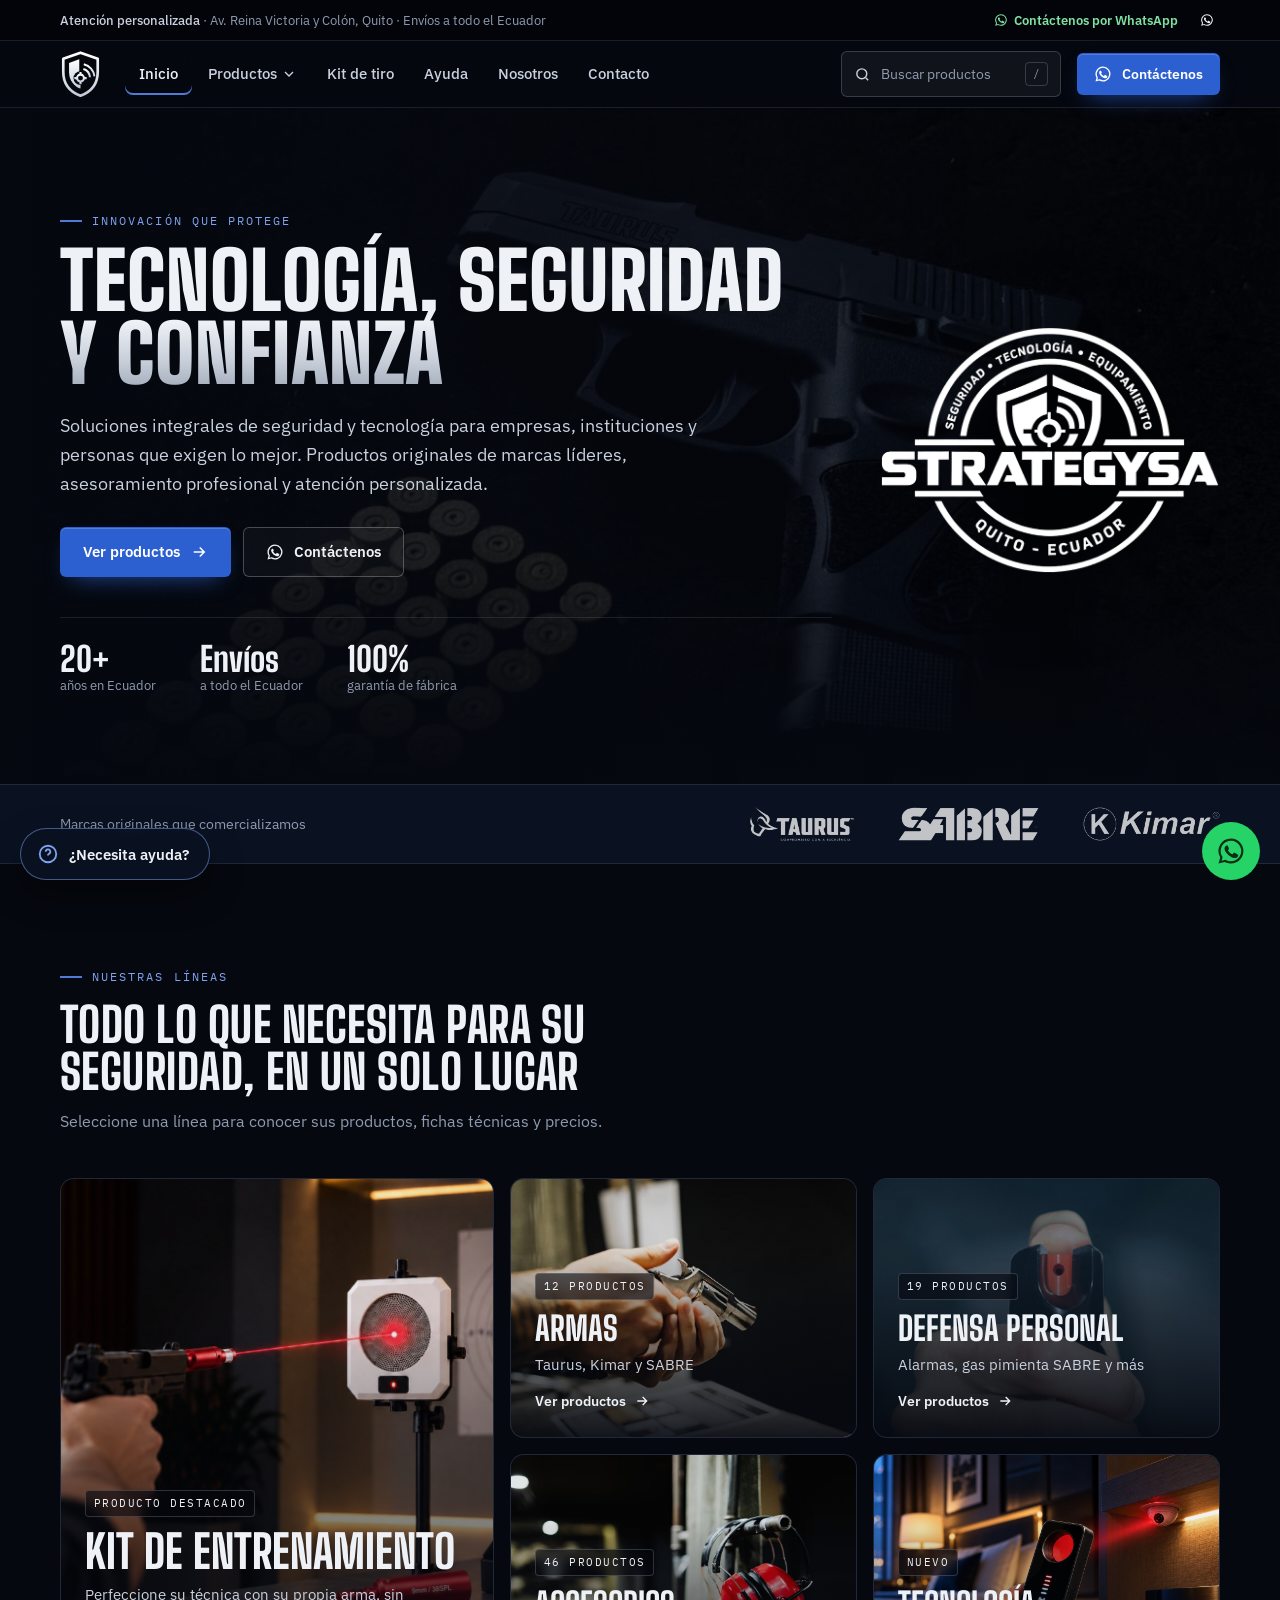
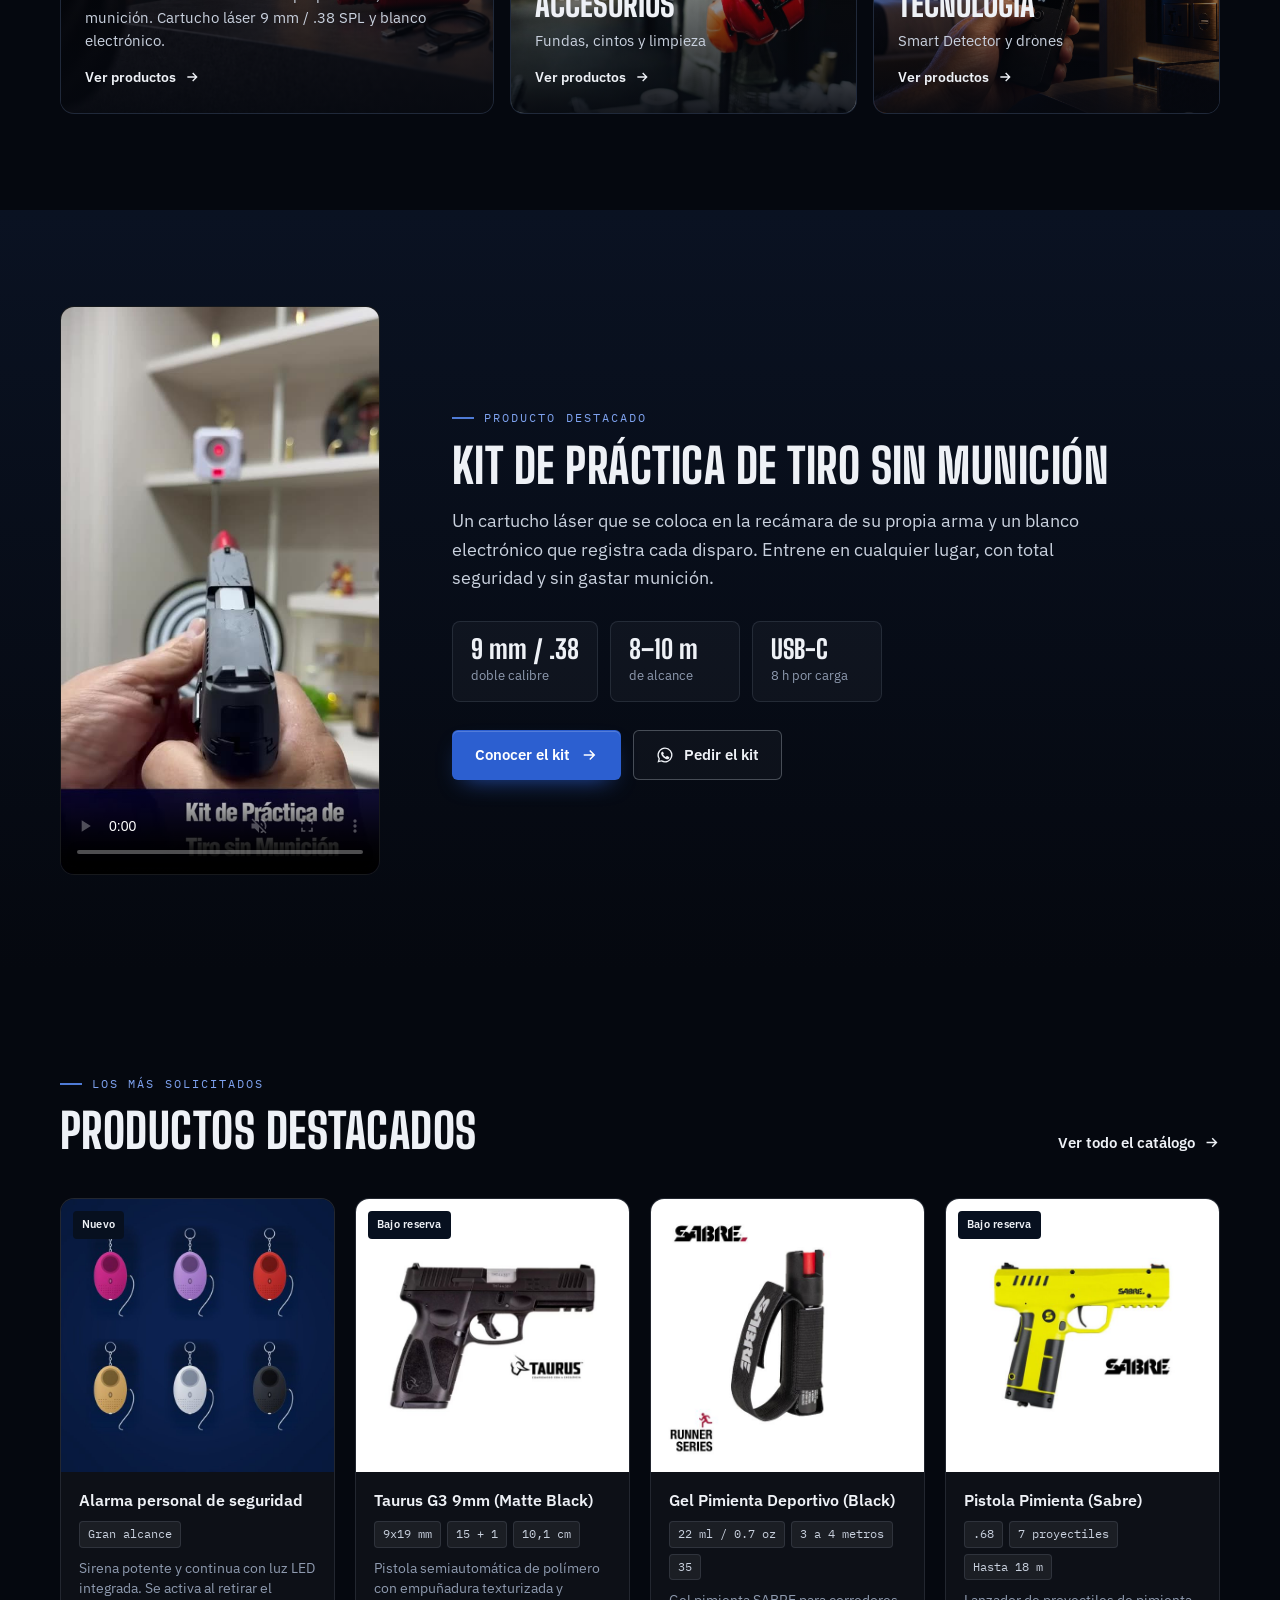
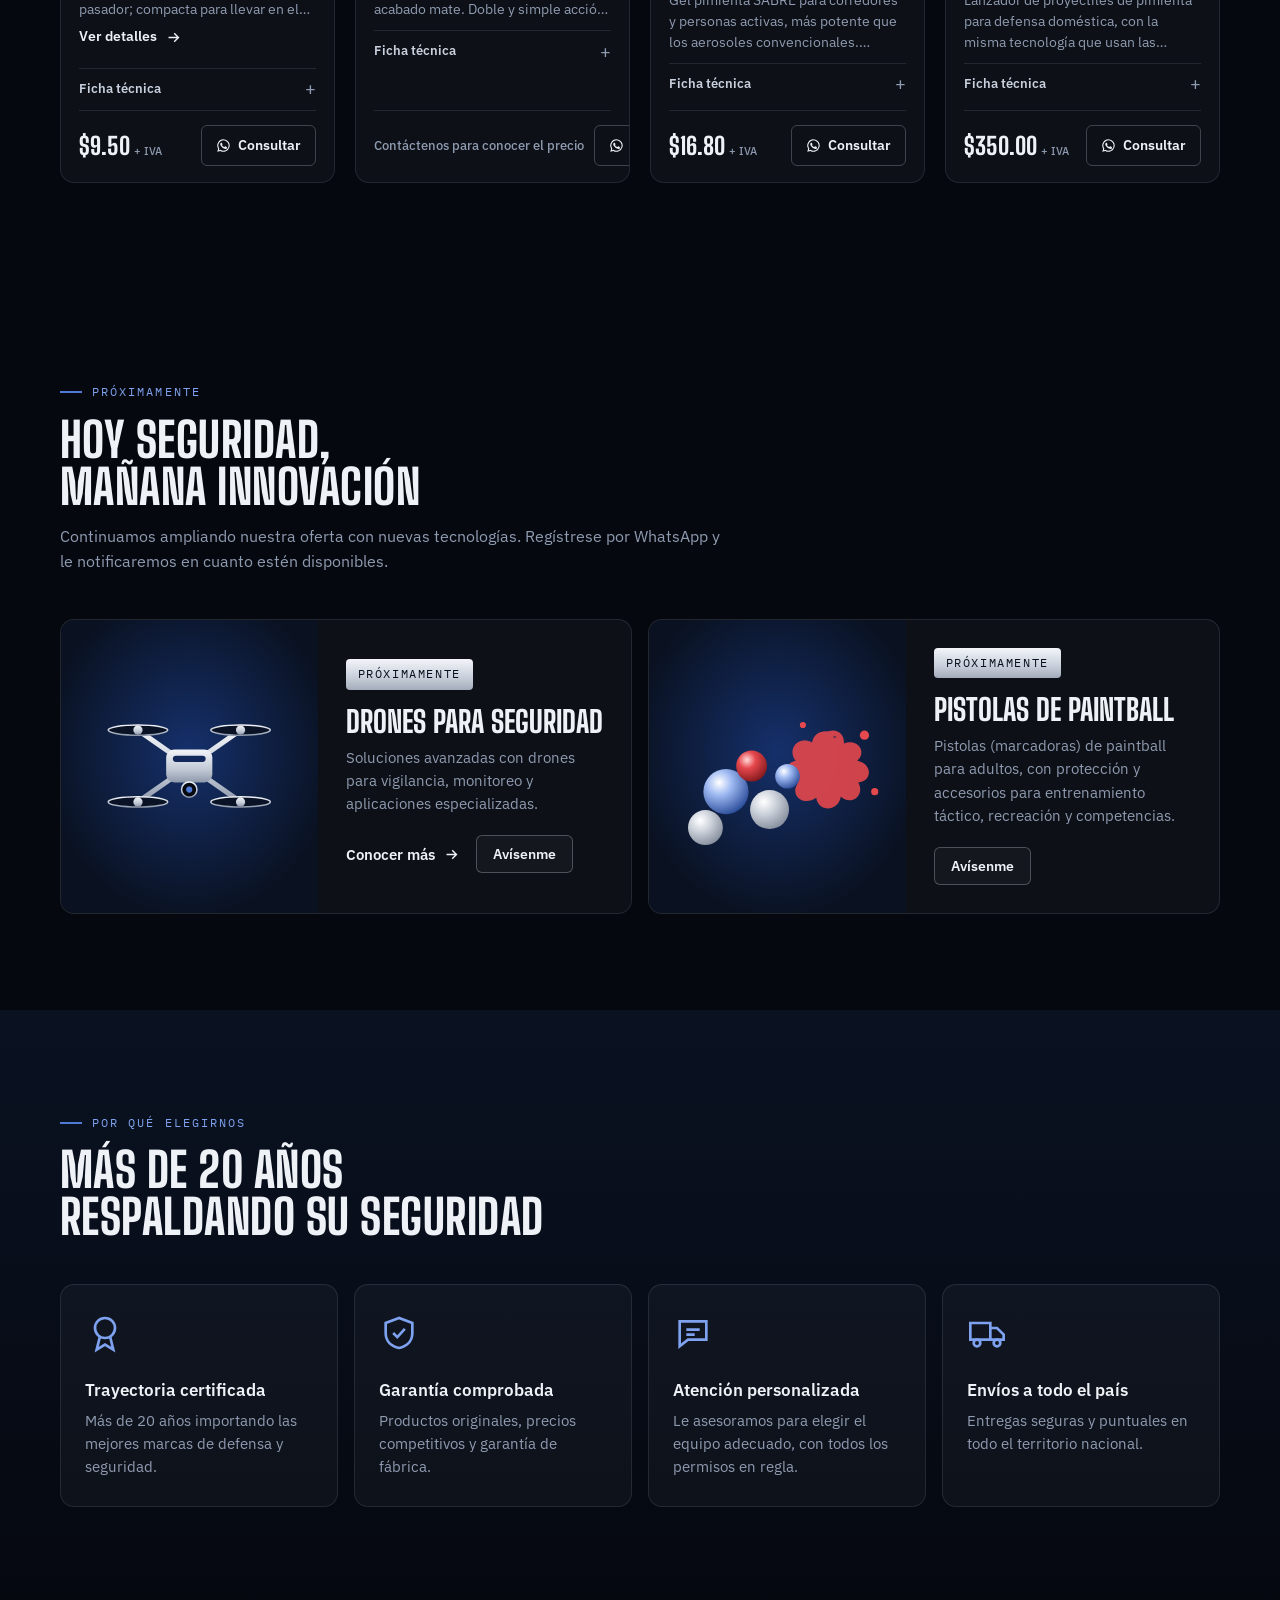
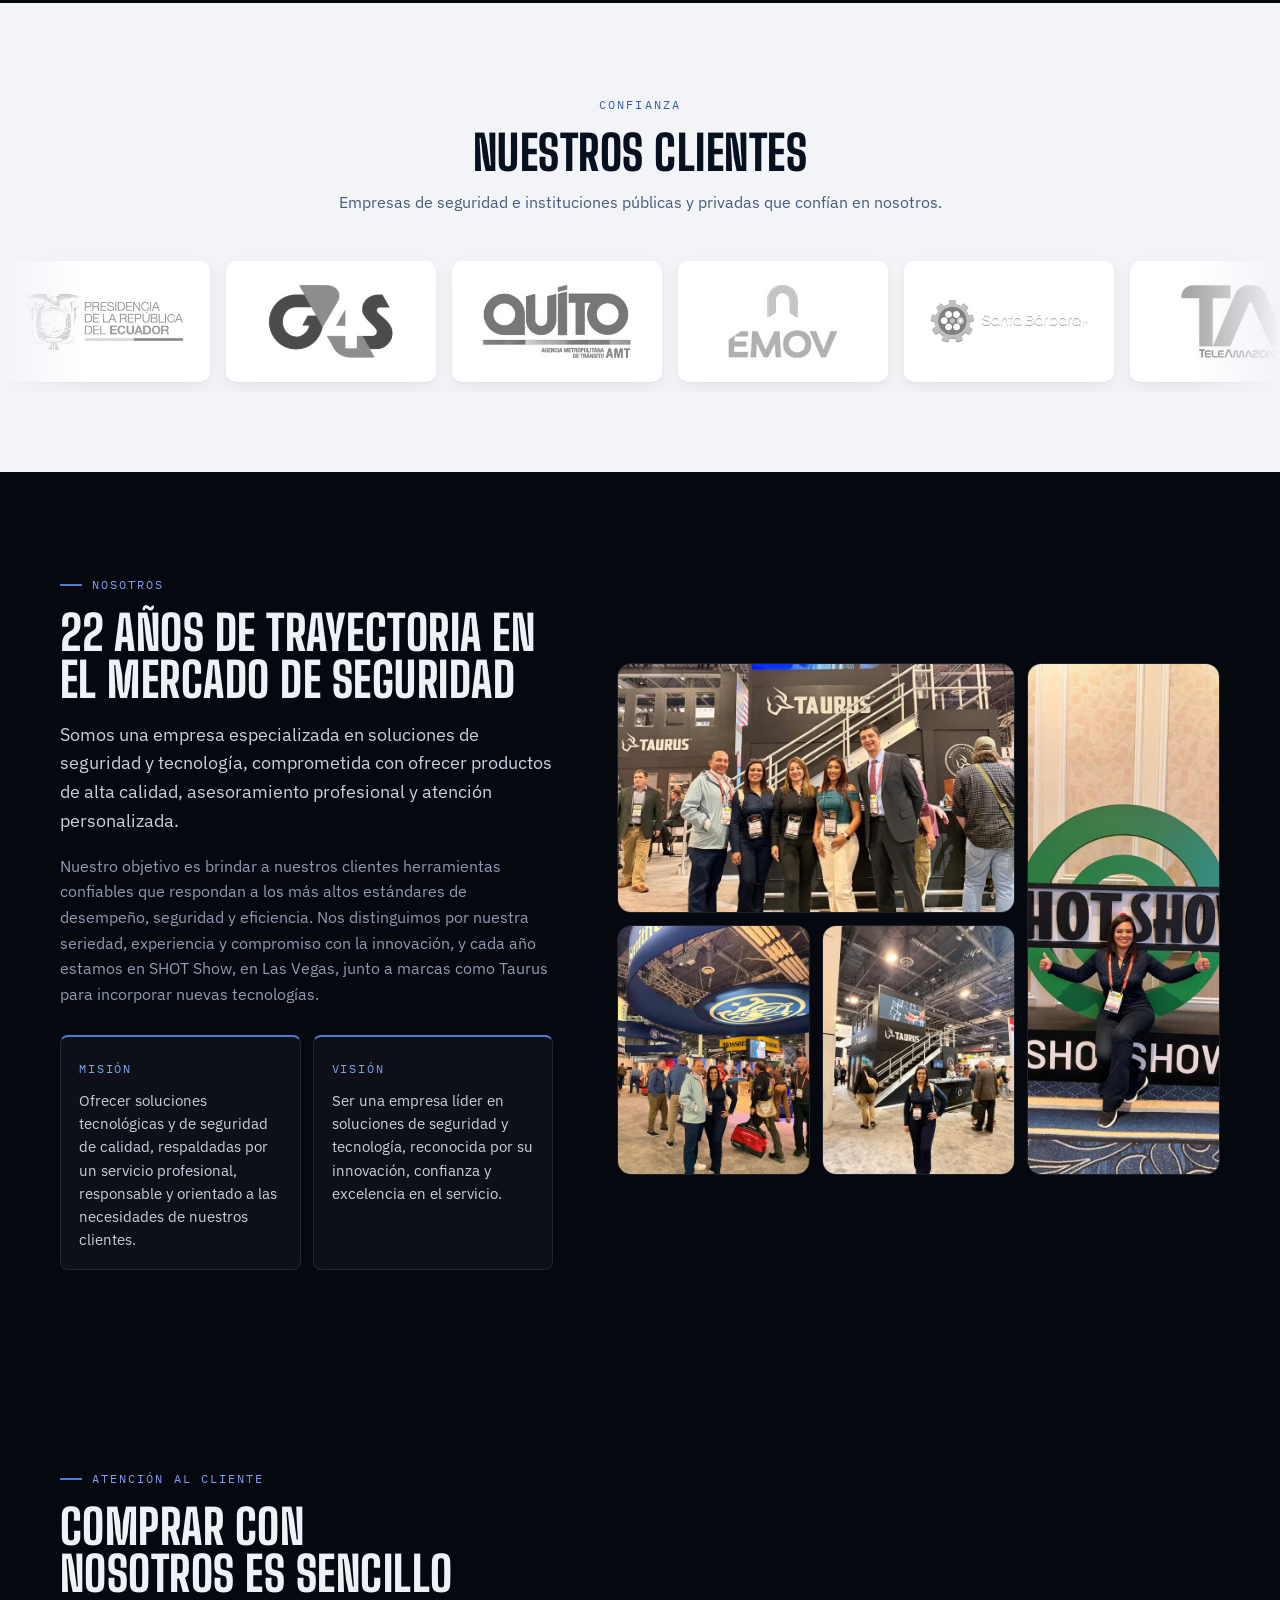
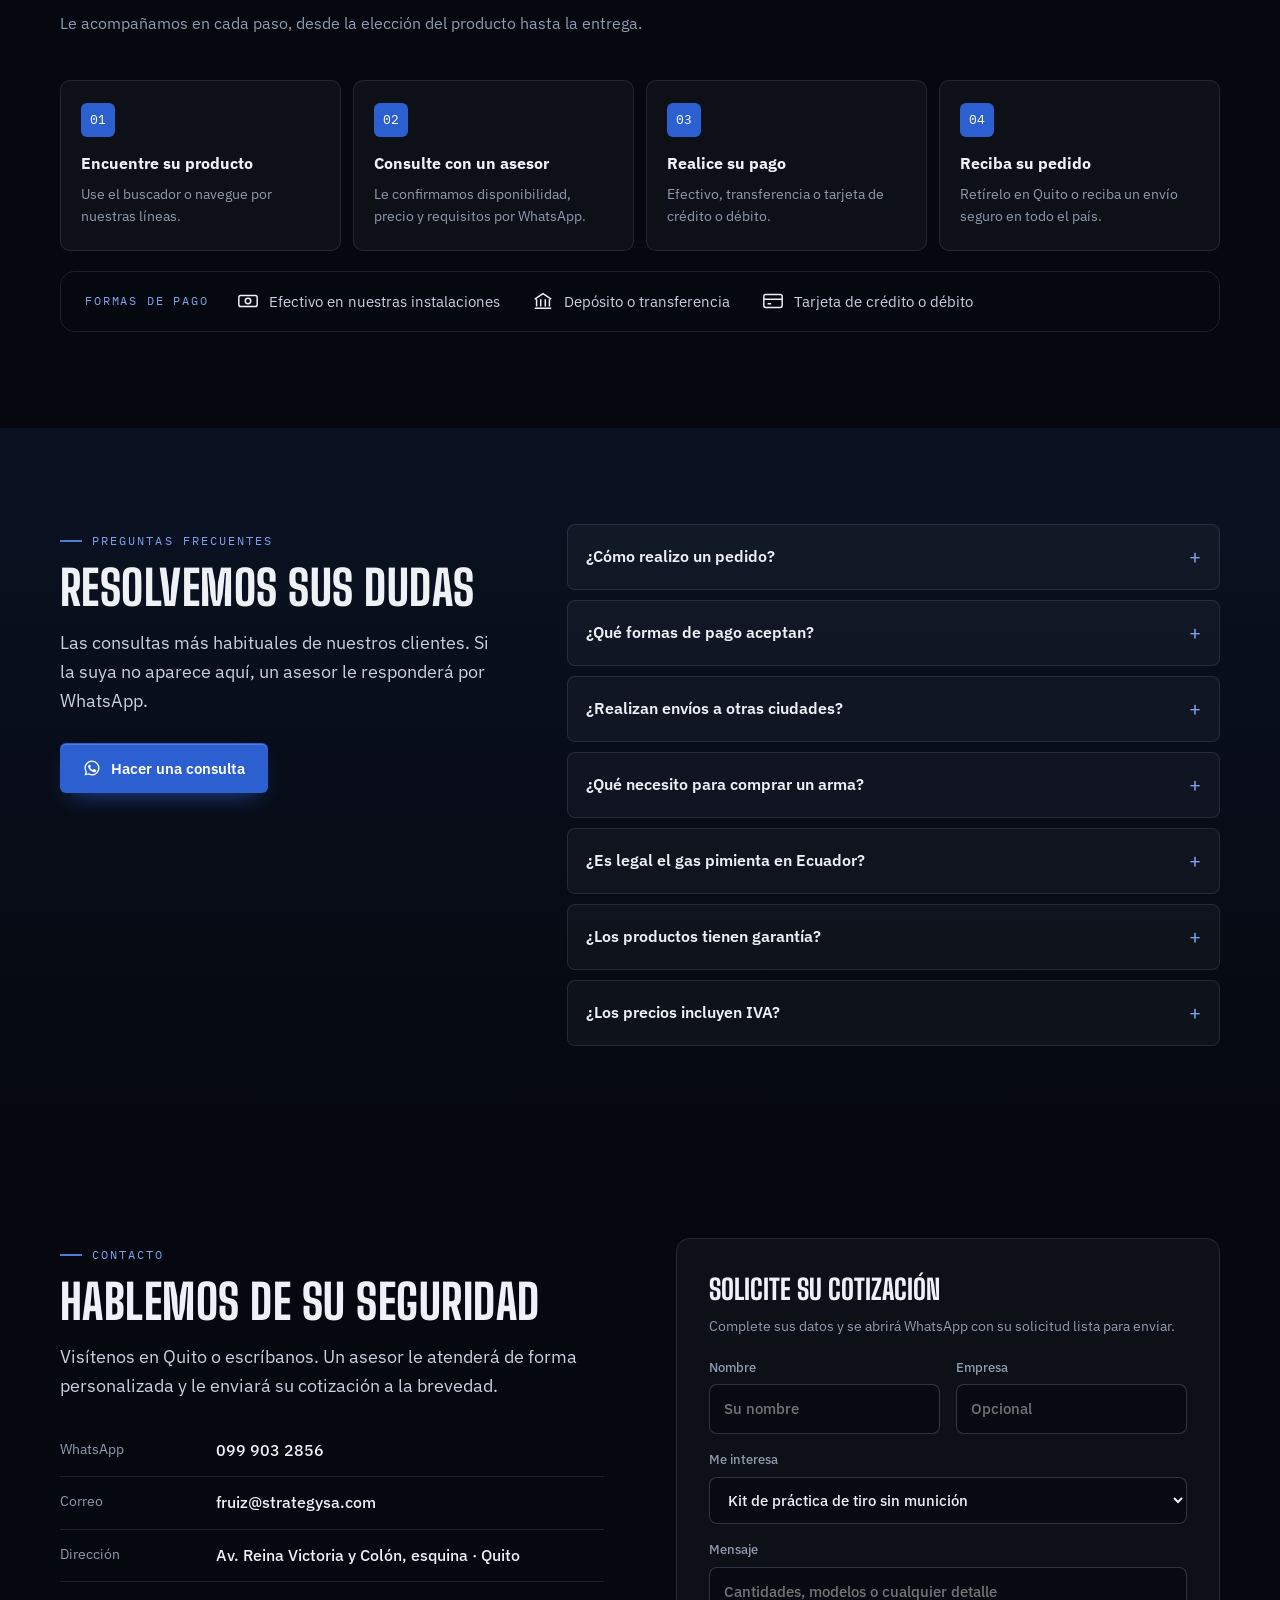
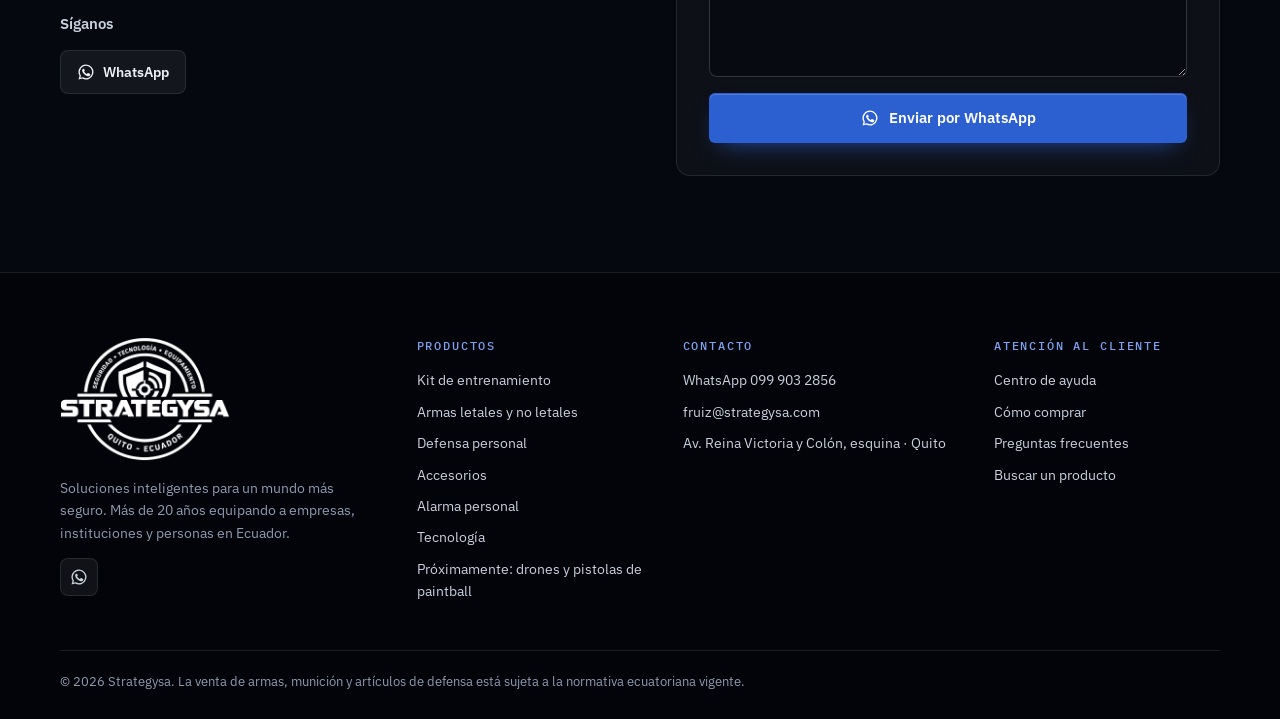
==== commit afc93af3: "Actualiza inventario y precios: kit $89.99, alarma $9.50; retira productos sin stock Co-Authored-By:" ====
--- a/index.html
+++ b/index.html
@@ -72,7 +72,7 @@
 </div></section>
 <section class="section"><div class="wrap">
   <div class="shead"><div><span class="eyebrow">Los más solicitados</span><h2>Productos destacados</h2></div><a class="link" href="armas.html">Ver todo el catálogo <svg viewBox="0 0 24 24" fill="none" stroke="currentColor" stroke-width="2" aria-hidden="true"><path d="M5 12h14M13 6l6 6-6 6"/></svg></a></div>
-  <div class="pgrid"><article class="prod" data-name="alarma personal de seguridad"><div class="pimg cover"><span class="pnote">Nuevo</span><img src="img/alarma/alarma-card.jpg" alt="Alarma personal de seguridad" loading="lazy"></div><div class="pbody"><h3>Alarma personal de seguridad</h3><ul class="chips"><li>Gran alcance</li></ul><p class="pdesc">Sirena potente y continua con luz LED integrada. Se activa al retirar el pasador; compacta para llevar en el llavero, el bolso o la mochila.</p><a class="link pmore" href="alarma-personal.html">Ver detalles <svg viewBox="0 0 24 24" fill="none" stroke="currentColor" stroke-width="2" aria-hidden="true"><path d="M5 12h14M13 6l6 6-6 6"/></svg></a><details><summary>Ficha técnica</summary><dl><div><dt>Sonido</dt><dd>Potente, sirena continua</dd></div><div><dt>Alcance</dt><dd>Gran alcance</dd></div><div><dt>Luz</dt><dd>LED intensa con interruptor</dd></div><div><dt>Activación</dt><dd>Retirar el pasador</dd></div><div><dt>Colores</dt><dd>Fucsia, lila, rojo, dorado, plateado y negro</dd></div></dl></details><div class="pfoot"><span class="price ask">Contáctenos para conocer el precio</span><a class="pbtn" target="_blank" rel="noopener" href="https://wa.me/593999032856?text=Hola%20Strategysa%2C%20quisiera%20informaci%C3%B3n%20y%20precio%20de%3A%20Alarma%20personal%20de%20seguridad"><svg viewBox="0 0 24 24" fill="currentColor" aria-hidden="true"><path d="M12 2a10 10 0 0 0-8.6 15.1L2 22l5-1.3A10 10 0 1 0 12 2Zm0 18.2a8.2 8.2 0 0 1-4.2-1.1l-.3-.2-3 .8.8-2.9-.2-.3A8.2 8.2 0 1 1 12 20.2Zm4.5-6.1c-.2-.1-1.5-.7-1.7-.8s-.4-.1-.6.1-.7.8-.8 1-.3.2-.5.1a6.7 6.7 0 0 1-3.3-2.9c-.3-.4.3-.4.7-1.3a.5.5 0 0 0 0-.5l-.8-1.8c-.2-.5-.4-.4-.6-.4h-.5a1 1 0 0 0-.7.3 3 3 0 0 0-.9 2.2 5.2 5.2 0 0 0 1.1 2.8 11.9 11.9 0 0 0 4.6 4c1.7.7 2.3.8 3.2.7a2.7 2.7 0 0 0 1.8-1.3 2.2 2.2 0 0 0 .2-1.3c-.1-.1-.3-.2-.5-.3Z"/></svg>Consultar</a></div></div></article><article class="prod" data-name="taurus g3 9mm (matte black)"><div class="pimg"><span class="pnote">Bajo reserva</span><img src="img/p/taurus-g3-9mm-matte-black.jpg" alt="Taurus G3 9mm (Matte Black)" loading="lazy"></div><div class="pbody"><h3>Taurus G3 9mm (Matte Black)</h3><ul class="chips"><li>9x19 mm</li><li>15 + 1</li><li>10,1 cm</li></ul><p class="pdesc">Pistola semiautomática de polímero con empuñadura texturizada y acabado mate. Doble y simple acción con tres sistemas de seguridad.</p><details><summary>Ficha técnica</summary><dl><div><dt>Código</dt><dd>TG3-9MM-MBK</dd></div><div><dt>Calibre</dt><dd>9x19 mm</dd></div><div><dt>Capacidad</dt><dd>15 + 1</dd></div><div><dt>Armazón</dt><dd>Polímero</dd></div><div><dt>Seguridades</dt><dd>Manual, de gatillo e interna</dd></div><div><dt>Miras</dt><dd>Abiertas de fábrica</dd></div><div><dt>Cañón</dt><dd>10,1 cm</dd></div><div><dt>Peso</dt><dd>719 g</dd></div><div><dt>Dimensiones</dt><dd>18,29 × 13,2 × 3,2 cm</dd></div><div><dt>Fabricación</dt><dd>Brasil</dd></div></dl></details><div class="pfoot"><span class="price ask">Contáctenos para conocer el precio</span><a class="pbtn" target="_blank" rel="noopener" href="https://wa.me/593999032856?text=Hola%20Strategysa%2C%20quisiera%20informaci%C3%B3n%20y%20precio%20de%3A%20Taurus%20G3%209mm%20%28Matte%20Black%29"><svg viewBox="0 0 24 24" fill="currentColor" aria-hidden="true"><path d="M12 2a10 10 0 0 0-8.6 15.1L2 22l5-1.3A10 10 0 1 0 12 2Zm0 18.2a8.2 8.2 0 0 1-4.2-1.1l-.3-.2-3 .8.8-2.9-.2-.3A8.2 8.2 0 1 1 12 20.2Zm4.5-6.1c-.2-.1-1.5-.7-1.7-.8s-.4-.1-.6.1-.7.8-.8 1-.3.2-.5.1a6.7 6.7 0 0 1-3.3-2.9c-.3-.4.3-.4.7-1.3a.5.5 0 0 0 0-.5l-.8-1.8c-.2-.5-.4-.4-.6-.4h-.5a1 1 0 0 0-.7.3 3 3 0 0 0-.9 2.2 5.2 5.2 0 0 0 1.1 2.8 11.9 11.9 0 0 0 4.6 4c1.7.7 2.3.8 3.2.7a2.7 2.7 0 0 0 1.8-1.3 2.2 2.2 0 0 0 .2-1.3c-.1-.1-.3-.2-.5-.3Z"/></svg>Consultar</a></div></div></article><article class="prod" data-name="gel pimienta mk-4"><div class="pimg"><span class="pnote">Uso policial</span><img src="img/p/gel-pimienta-mk-4.jpg" alt="Gel Pimienta MK-4" loading="lazy"></div><div class="pbody"><h3>Gel Pimienta MK-4</h3><ul class="chips"><li>88 ml / 3 oz</li><li>6 metros</li><li>13 disparos en 1 seg.</li></ul><p class="pdesc">Gel pimienta MK-4 Crossfire de SABRE RED, usado por la Policía Metropolitana de Ecuador. Tapa Flip-Top contra disparos accidentales; no es inflamable ni explota a altas temperaturas.</p><details><summary>Ficha técnica</summary><dl><div><dt>Código</dt><dd>52CFT30-GEL-EC</dd></div><div><dt>Contenido</dt><dd>88 ml / 3 oz</dd></div><div><dt>Alcance</dt><dd>6 metros</dd></div><div><dt>Disparos</dt><dd>13 disparos en 1 seg.</dd></div><div><dt>Tipo</dt><dd>Chorro / directo</dd></div><div><dt>Mecanismo</dt><dd>Flip Top</dd></div><div><dt>Tamaño</dt><dd>16 cm</dd></div><div><dt>Vida útil</dt><dd>5 años</dd></div><div><dt>Fabricación</dt><dd>EE. UU., certificación ISO</dd></div><div><dt>Homologado</dt><dd>Para uso en Ecuador</dd></div></dl></details><div class="pfoot"><span class="price">$27.99<small>+ IVA</small></span><a class="pbtn" target="_blank" rel="noopener" href="https://wa.me/593999032856?text=Hola%20Strategysa%2C%20quisiera%20informaci%C3%B3n%20y%20precio%20de%3A%20Gel%20Pimienta%20MK-4"><svg viewBox="0 0 24 24" fill="currentColor" aria-hidden="true"><path d="M12 2a10 10 0 0 0-8.6 15.1L2 22l5-1.3A10 10 0 1 0 12 2Zm0 18.2a8.2 8.2 0 0 1-4.2-1.1l-.3-.2-3 .8.8-2.9-.2-.3A8.2 8.2 0 1 1 12 20.2Zm4.5-6.1c-.2-.1-1.5-.7-1.7-.8s-.4-.1-.6.1-.7.8-.8 1-.3.2-.5.1a6.7 6.7 0 0 1-3.3-2.9c-.3-.4.3-.4.7-1.3a.5.5 0 0 0 0-.5l-.8-1.8c-.2-.5-.4-.4-.6-.4h-.5a1 1 0 0 0-.7.3 3 3 0 0 0-.9 2.2 5.2 5.2 0 0 0 1.1 2.8 11.9 11.9 0 0 0 4.6 4c1.7.7 2.3.8 3.2.7a2.7 2.7 0 0 0 1.8-1.3 2.2 2.2 0 0 0 .2-1.3c-.1-.1-.3-.2-.5-.3Z"/></svg>Consultar</a></div></div></article><article class="prod" data-name="pistola pimienta (sabre)"><div class="pimg"><span class="pnote">Bajo reserva</span><img src="img/p/pistola-pimienta-sabre.jpg" alt="Pistola Pimienta (Sabre)" loading="lazy"></div><div class="pbody"><h3>Pistola Pimienta (Sabre)</h3><ul class="chips"><li>.68</li><li>7 proyectiles</li><li>Hasta 18 m</li></ul><p class="pdesc">Lanzador de proyectiles de pimienta para defensa doméstica, con la misma tecnología que usan las fuerzas del orden. Sin retroceso.</p><details><summary>Ficha técnica</summary><dl><div><dt>Marca</dt><dd>SABRE</dd></div><div><dt>Calibre</dt><dd>.68</dd></div><div><dt>Capacidad</dt><dd>7 proyectiles</dd></div><div><dt>Propulsión</dt><dd>CO₂ 0,42 oz</dd></div><div><dt>Alcance</dt><dd>Hasta 18 m</dd></div><div><dt>Incluye</dt><dd>7 proyectiles, 14 de práctica, blanco y estuche</dd></div><div><dt>Fabricación</dt><dd>EE. UU.</dd></div></dl></details><div class="pfoot"><span class="price">$350.00<small>+ IVA</small></span><a class="pbtn" target="_blank" rel="noopener" href="https://wa.me/593999032856?text=Hola%20Strategysa%2C%20quisiera%20informaci%C3%B3n%20y%20precio%20de%3A%20Pistola%20Pimienta%20%28Sabre%29"><svg viewBox="0 0 24 24" fill="currentColor" aria-hidden="true"><path d="M12 2a10 10 0 0 0-8.6 15.1L2 22l5-1.3A10 10 0 1 0 12 2Zm0 18.2a8.2 8.2 0 0 1-4.2-1.1l-.3-.2-3 .8.8-2.9-.2-.3A8.2 8.2 0 1 1 12 20.2Zm4.5-6.1c-.2-.1-1.5-.7-1.7-.8s-.4-.1-.6.1-.7.8-.8 1-.3.2-.5.1a6.7 6.7 0 0 1-3.3-2.9c-.3-.4.3-.4.7-1.3a.5.5 0 0 0 0-.5l-.8-1.8c-.2-.5-.4-.4-.6-.4h-.5a1 1 0 0 0-.7.3 3 3 0 0 0-.9 2.2 5.2 5.2 0 0 0 1.1 2.8 11.9 11.9 0 0 0 4.6 4c1.7.7 2.3.8 3.2.7a2.7 2.7 0 0 0 1.8-1.3 2.2 2.2 0 0 0 .2-1.3c-.1-.1-.3-.2-.5-.3Z"/></svg>Consultar</a></div></div></article></div>
+  <div class="pgrid"><article class="prod" data-name="alarma personal de seguridad"><div class="pimg cover"><span class="pnote">Nuevo</span><img src="img/alarma/alarma-card.jpg" alt="Alarma personal de seguridad" loading="lazy"></div><div class="pbody"><h3>Alarma personal de seguridad</h3><ul class="chips"><li>Gran alcance</li></ul><p class="pdesc">Sirena potente y continua con luz LED integrada. Se activa al retirar el pasador; compacta para llevar en el llavero, el bolso o la mochila.</p><a class="link pmore" href="alarma-personal.html">Ver detalles <svg viewBox="0 0 24 24" fill="none" stroke="currentColor" stroke-width="2" aria-hidden="true"><path d="M5 12h14M13 6l6 6-6 6"/></svg></a><details><summary>Ficha técnica</summary><dl><div><dt>Sonido</dt><dd>Potente, sirena continua</dd></div><div><dt>Alcance</dt><dd>Gran alcance</dd></div><div><dt>Luz</dt><dd>LED intensa con interruptor</dd></div><div><dt>Activación</dt><dd>Retirar el pasador</dd></div><div><dt>Colores</dt><dd>Fucsia, lila, rojo, dorado, plateado y negro</dd></div></dl></details><div class="pfoot"><span class="price">$9.50<small>+ IVA</small></span><a class="pbtn" target="_blank" rel="noopener" href="https://wa.me/593999032856?text=Hola%20Strategysa%2C%20quisiera%20informaci%C3%B3n%20y%20precio%20de%3A%20Alarma%20personal%20de%20seguridad"><svg viewBox="0 0 24 24" fill="currentColor" aria-hidden="true"><path d="M12 2a10 10 0 0 0-8.6 15.1L2 22l5-1.3A10 10 0 1 0 12 2Zm0 18.2a8.2 8.2 0 0 1-4.2-1.1l-.3-.2-3 .8.8-2.9-.2-.3A8.2 8.2 0 1 1 12 20.2Zm4.5-6.1c-.2-.1-1.5-.7-1.7-.8s-.4-.1-.6.1-.7.8-.8 1-.3.2-.5.1a6.7 6.7 0 0 1-3.3-2.9c-.3-.4.3-.4.7-1.3a.5.5 0 0 0 0-.5l-.8-1.8c-.2-.5-.4-.4-.6-.4h-.5a1 1 0 0 0-.7.3 3 3 0 0 0-.9 2.2 5.2 5.2 0 0 0 1.1 2.8 11.9 11.9 0 0 0 4.6 4c1.7.7 2.3.8 3.2.7a2.7 2.7 0 0 0 1.8-1.3 2.2 2.2 0 0 0 .2-1.3c-.1-.1-.3-.2-.5-.3Z"/></svg>Consultar</a></div></div></article><article class="prod" data-name="taurus g3 9mm (matte black)"><div class="pimg"><span class="pnote">Bajo reserva</span><img src="img/p/taurus-g3-9mm-matte-black.jpg" alt="Taurus G3 9mm (Matte Black)" loading="lazy"></div><div class="pbody"><h3>Taurus G3 9mm (Matte Black)</h3><ul class="chips"><li>9x19 mm</li><li>15 + 1</li><li>10,1 cm</li></ul><p class="pdesc">Pistola semiautomática de polímero con empuñadura texturizada y acabado mate. Doble y simple acción con tres sistemas de seguridad.</p><details><summary>Ficha técnica</summary><dl><div><dt>Código</dt><dd>TG3-9MM-MBK</dd></div><div><dt>Calibre</dt><dd>9x19 mm</dd></div><div><dt>Capacidad</dt><dd>15 + 1</dd></div><div><dt>Armazón</dt><dd>Polímero</dd></div><div><dt>Seguridades</dt><dd>Manual, de gatillo e interna</dd></div><div><dt>Miras</dt><dd>Abiertas de fábrica</dd></div><div><dt>Cañón</dt><dd>10,1 cm</dd></div><div><dt>Peso</dt><dd>719 g</dd></div><div><dt>Dimensiones</dt><dd>18,29 × 13,2 × 3,2 cm</dd></div><div><dt>Fabricación</dt><dd>Brasil</dd></div></dl></details><div class="pfoot"><span class="price ask">Contáctenos para conocer el precio</span><a class="pbtn" target="_blank" rel="noopener" href="https://wa.me/593999032856?text=Hola%20Strategysa%2C%20quisiera%20informaci%C3%B3n%20y%20precio%20de%3A%20Taurus%20G3%209mm%20%28Matte%20Black%29"><svg viewBox="0 0 24 24" fill="currentColor" aria-hidden="true"><path d="M12 2a10 10 0 0 0-8.6 15.1L2 22l5-1.3A10 10 0 1 0 12 2Zm0 18.2a8.2 8.2 0 0 1-4.2-1.1l-.3-.2-3 .8.8-2.9-.2-.3A8.2 8.2 0 1 1 12 20.2Zm4.5-6.1c-.2-.1-1.5-.7-1.7-.8s-.4-.1-.6.1-.7.8-.8 1-.3.2-.5.1a6.7 6.7 0 0 1-3.3-2.9c-.3-.4.3-.4.7-1.3a.5.5 0 0 0 0-.5l-.8-1.8c-.2-.5-.4-.4-.6-.4h-.5a1 1 0 0 0-.7.3 3 3 0 0 0-.9 2.2 5.2 5.2 0 0 0 1.1 2.8 11.9 11.9 0 0 0 4.6 4c1.7.7 2.3.8 3.2.7a2.7 2.7 0 0 0 1.8-1.3 2.2 2.2 0 0 0 .2-1.3c-.1-.1-.3-.2-.5-.3Z"/></svg>Consultar</a></div></div></article><article class="prod" data-name="gel pimienta deportivo (black)"><div class="pimg"><img src="img/p/gel-pimienta-deportivo-black.jpg" alt="Gel Pimienta Deportivo (Black)" loading="lazy"></div><div class="pbody"><h3>Gel Pimienta Deportivo (Black)</h3><ul class="chips"><li>22 ml / 0.7 oz</li><li>3 a 4 metros</li><li>35</li></ul><p class="pdesc">Gel pimienta SABRE para corredores y personas activas, más potente que los aerosoles convencionales. Incluye correa de mano ajustable.</p><details><summary>Ficha técnica</summary><dl><div><dt>Código</dt><dd>P-22J-OC-02</dd></div><div><dt>Contenido</dt><dd>22 ml / 0.7 oz</dd></div><div><dt>Alcance</dt><dd>3 a 4 metros</dd></div><div><dt>Disparos</dt><dd>35</dd></div><div><dt>Tipo</dt><dd>Chorro / directo</dd></div><div><dt>Mecanismo</dt><dd>Aplicador giratorio con seguro</dd></div><div><dt>Tamaño</dt><dd>9,8 cm</dd></div><div><dt>Vida útil</dt><dd>4 años</dd></div><div><dt>Fabricación</dt><dd>EE. UU., ISO 9001:2008</dd></div></dl></details><div class="pfoot"><span class="price">$16.80<small>+ IVA</small></span><a class="pbtn" target="_blank" rel="noopener" href="https://wa.me/593999032856?text=Hola%20Strategysa%2C%20quisiera%20informaci%C3%B3n%20y%20precio%20de%3A%20Gel%20Pimienta%20Deportivo%20%28Black%29"><svg viewBox="0 0 24 24" fill="currentColor" aria-hidden="true"><path d="M12 2a10 10 0 0 0-8.6 15.1L2 22l5-1.3A10 10 0 1 0 12 2Zm0 18.2a8.2 8.2 0 0 1-4.2-1.1l-.3-.2-3 .8.8-2.9-.2-.3A8.2 8.2 0 1 1 12 20.2Zm4.5-6.1c-.2-.1-1.5-.7-1.7-.8s-.4-.1-.6.1-.7.8-.8 1-.3.2-.5.1a6.7 6.7 0 0 1-3.3-2.9c-.3-.4.3-.4.7-1.3a.5.5 0 0 0 0-.5l-.8-1.8c-.2-.5-.4-.4-.6-.4h-.5a1 1 0 0 0-.7.3 3 3 0 0 0-.9 2.2 5.2 5.2 0 0 0 1.1 2.8 11.9 11.9 0 0 0 4.6 4c1.7.7 2.3.8 3.2.7a2.7 2.7 0 0 0 1.8-1.3 2.2 2.2 0 0 0 .2-1.3c-.1-.1-.3-.2-.5-.3Z"/></svg>Consultar</a></div></div></article><article class="prod" data-name="pistola pimienta (sabre)"><div class="pimg"><span class="pnote">Bajo reserva</span><img src="img/p/pistola-pimienta-sabre.jpg" alt="Pistola Pimienta (Sabre)" loading="lazy"></div><div class="pbody"><h3>Pistola Pimienta (Sabre)</h3><ul class="chips"><li>.68</li><li>7 proyectiles</li><li>Hasta 18 m</li></ul><p class="pdesc">Lanzador de proyectiles de pimienta para defensa doméstica, con la misma tecnología que usan las fuerzas del orden. Sin retroceso.</p><details><summary>Ficha técnica</summary><dl><div><dt>Marca</dt><dd>SABRE</dd></div><div><dt>Calibre</dt><dd>.68</dd></div><div><dt>Capacidad</dt><dd>7 proyectiles</dd></div><div><dt>Propulsión</dt><dd>CO₂ 0,42 oz</dd></div><div><dt>Alcance</dt><dd>Hasta 18 m</dd></div><div><dt>Incluye</dt><dd>7 proyectiles, 14 de práctica, blanco y estuche</dd></div><div><dt>Fabricación</dt><dd>EE. UU.</dd></div></dl></details><div class="pfoot"><span class="price">$350.00<small>+ IVA</small></span><a class="pbtn" target="_blank" rel="noopener" href="https://wa.me/593999032856?text=Hola%20Strategysa%2C%20quisiera%20informaci%C3%B3n%20y%20precio%20de%3A%20Pistola%20Pimienta%20%28Sabre%29"><svg viewBox="0 0 24 24" fill="currentColor" aria-hidden="true"><path d="M12 2a10 10 0 0 0-8.6 15.1L2 22l5-1.3A10 10 0 1 0 12 2Zm0 18.2a8.2 8.2 0 0 1-4.2-1.1l-.3-.2-3 .8.8-2.9-.2-.3A8.2 8.2 0 1 1 12 20.2Zm4.5-6.1c-.2-.1-1.5-.7-1.7-.8s-.4-.1-.6.1-.7.8-.8 1-.3.2-.5.1a6.7 6.7 0 0 1-3.3-2.9c-.3-.4.3-.4.7-1.3a.5.5 0 0 0 0-.5l-.8-1.8c-.2-.5-.4-.4-.6-.4h-.5a1 1 0 0 0-.7.3 3 3 0 0 0-.9 2.2 5.2 5.2 0 0 0 1.1 2.8 11.9 11.9 0 0 0 4.6 4c1.7.7 2.3.8 3.2.7a2.7 2.7 0 0 0 1.8-1.3 2.2 2.2 0 0 0 .2-1.3c-.1-.1-.3-.2-.5-.3Z"/></svg>Consultar</a></div></div></article></div>
 </div></section>
 <section class="section" id="proximamente"><div class="wrap">
   <div class="shead"><div><span class="eyebrow">Próximamente</span><h2>Hoy seguridad, mañana innovación</h2><p>Continuamos ampliando nuestra oferta con nuevas tecnologías. Regístrese por WhatsApp y le notificaremos en cuanto estén disponibles.</p></div></div>
--- a/styles.css
+++ b/styles.css
@@ -865,3 +865,6 @@
   .srch-box{max-height:calc(100dvh - 20px)}
 }
 @media (max-width:600px){.helpw-panel{max-height:calc(100dvh - 170px);padding:14px}.helpw-needs a{padding:7px 8px}}
+.al-price{margin:22px 0 0;font-size:15px;color:var(--soft)}
+.al-price b{font-family:var(--display);font-size:40px;font-weight:800;color:#fff;margin-right:4px;line-height:1}
+.al-bb-txt h2 small,.buybox b small{font-size:.45em;font-weight:600;color:var(--soft);letter-spacing:0}
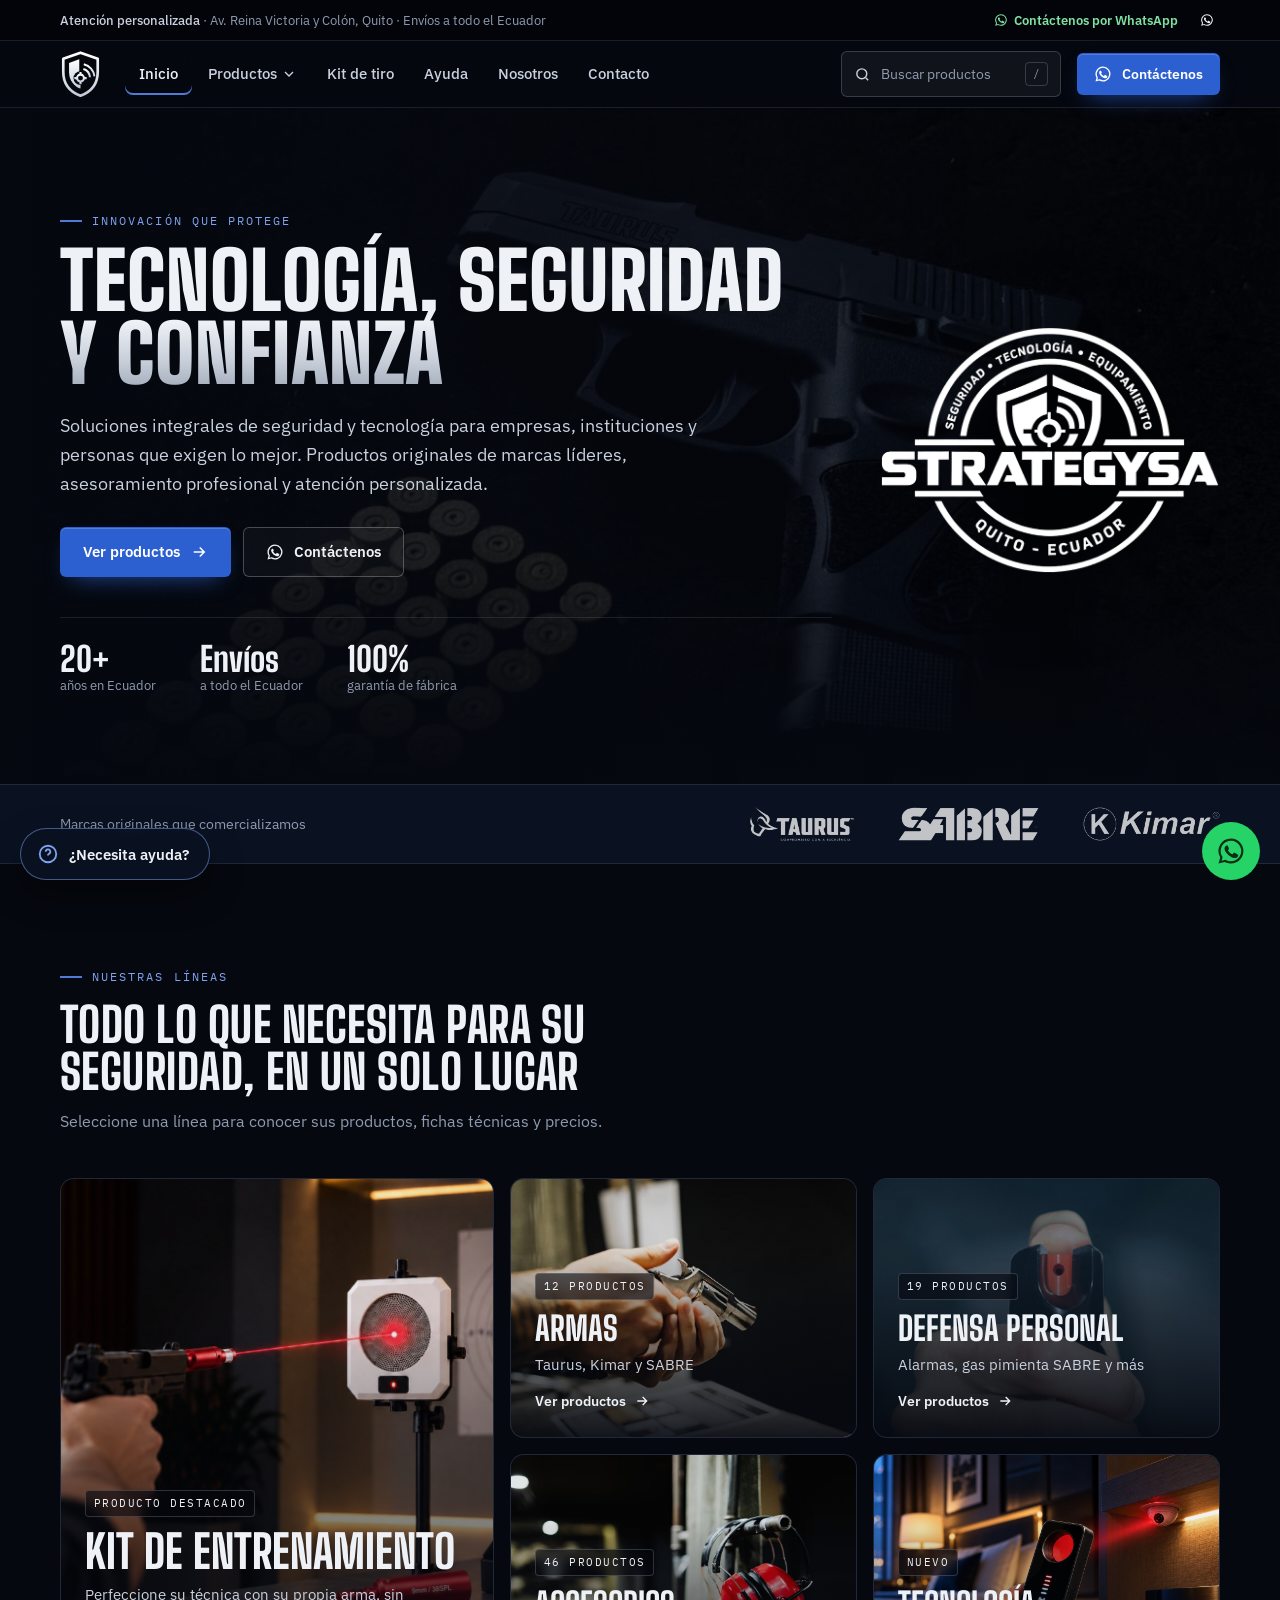
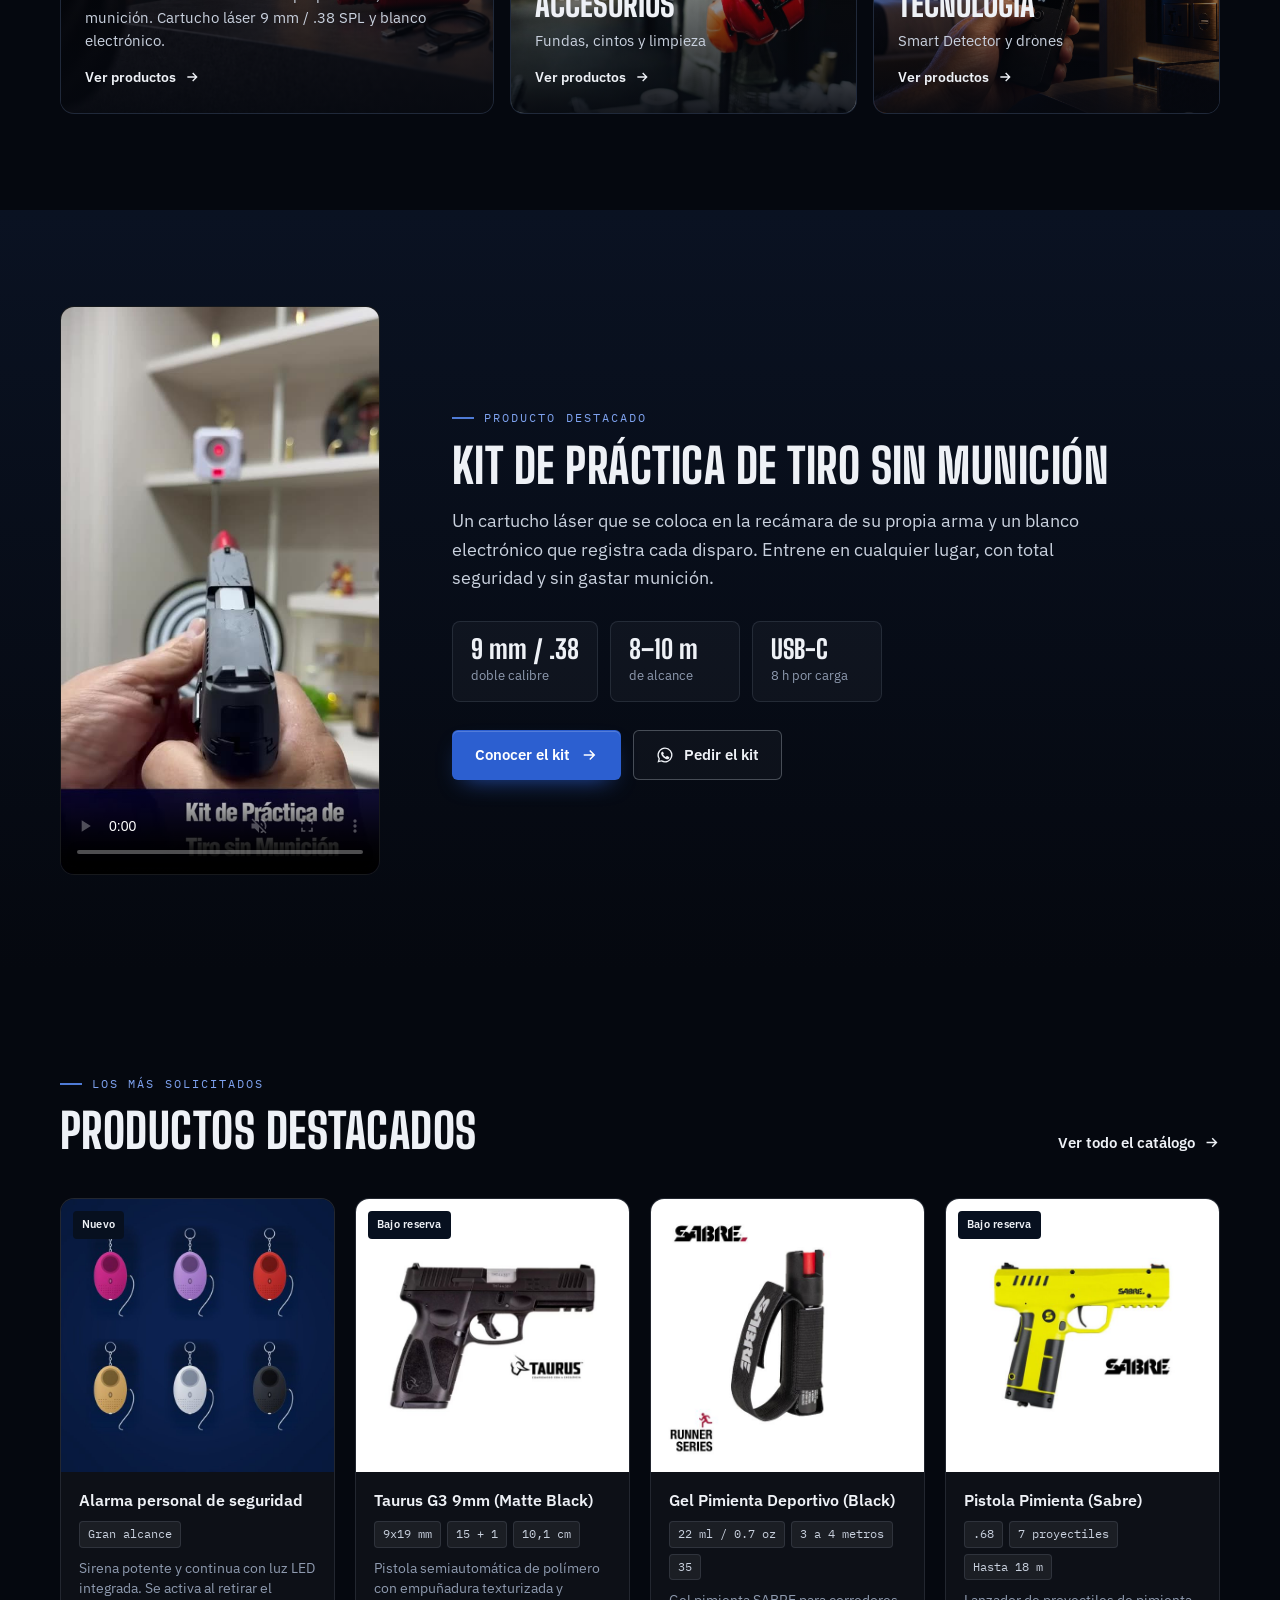
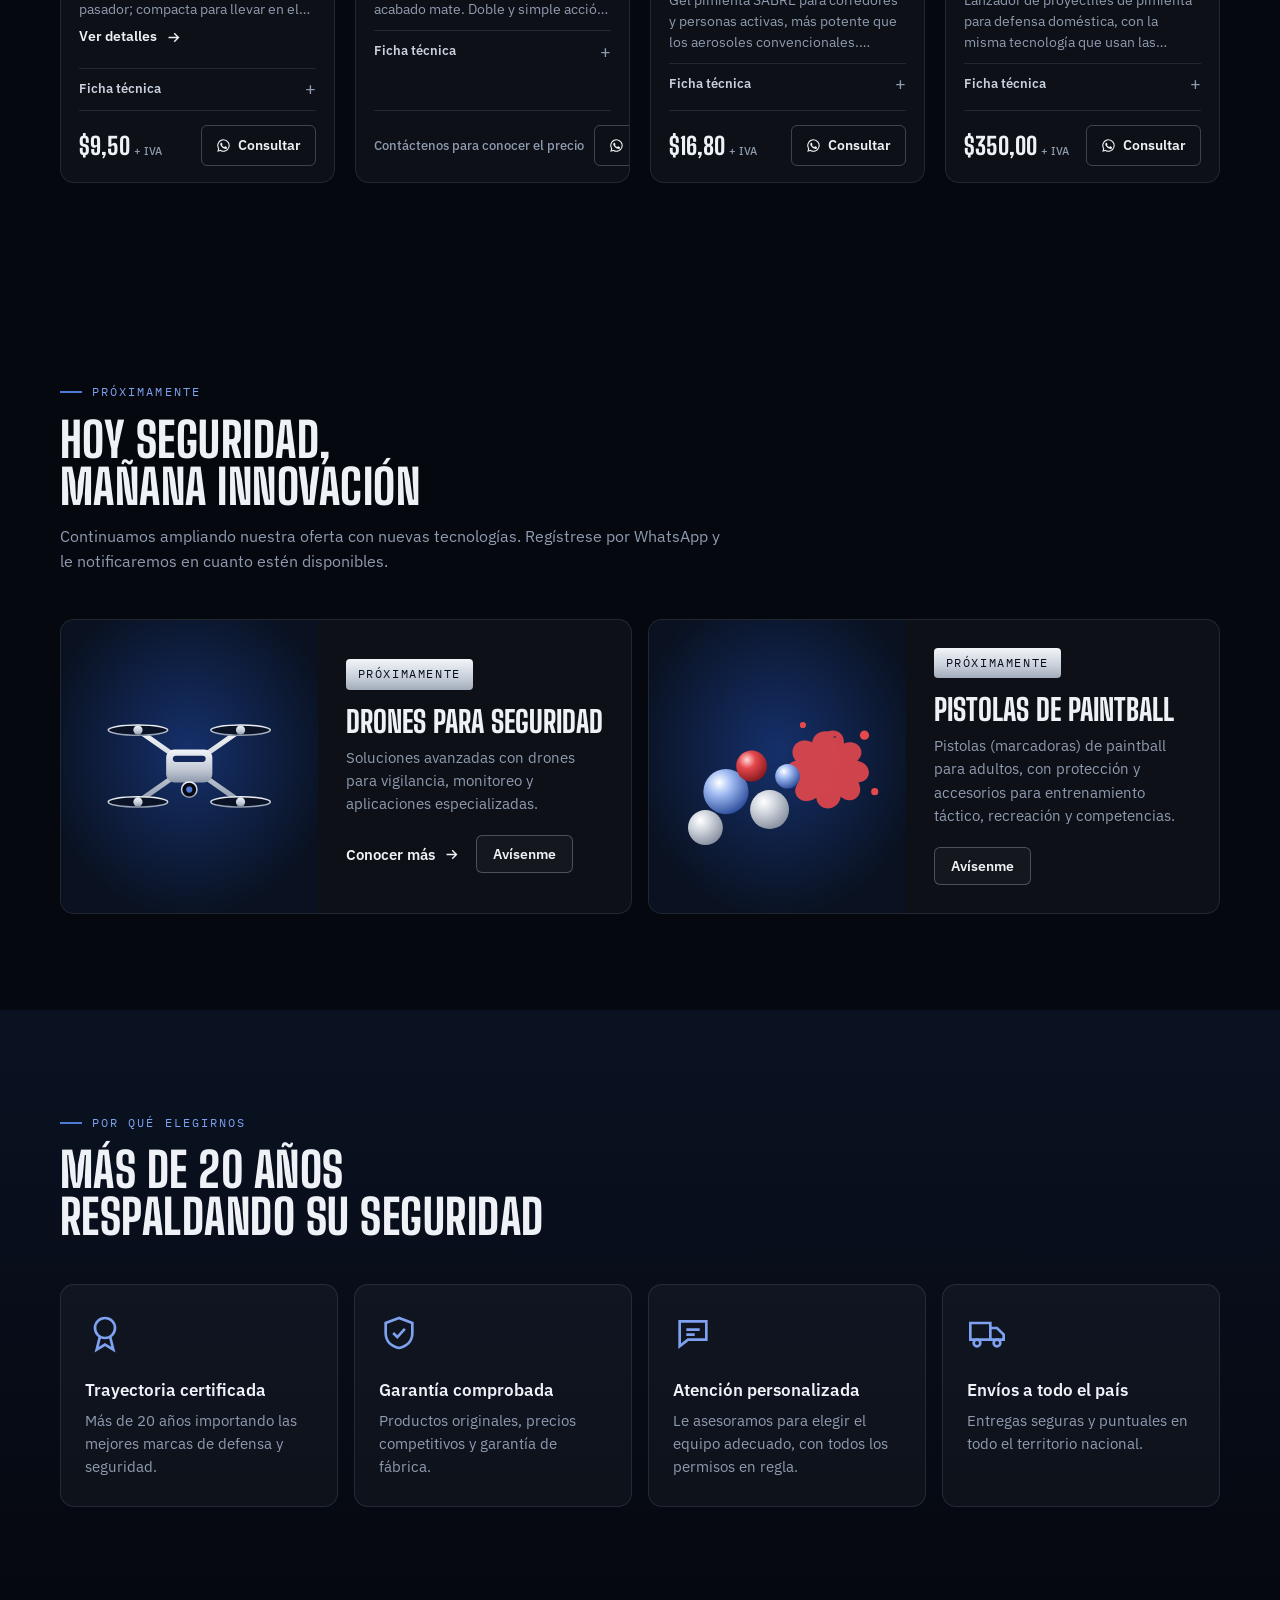
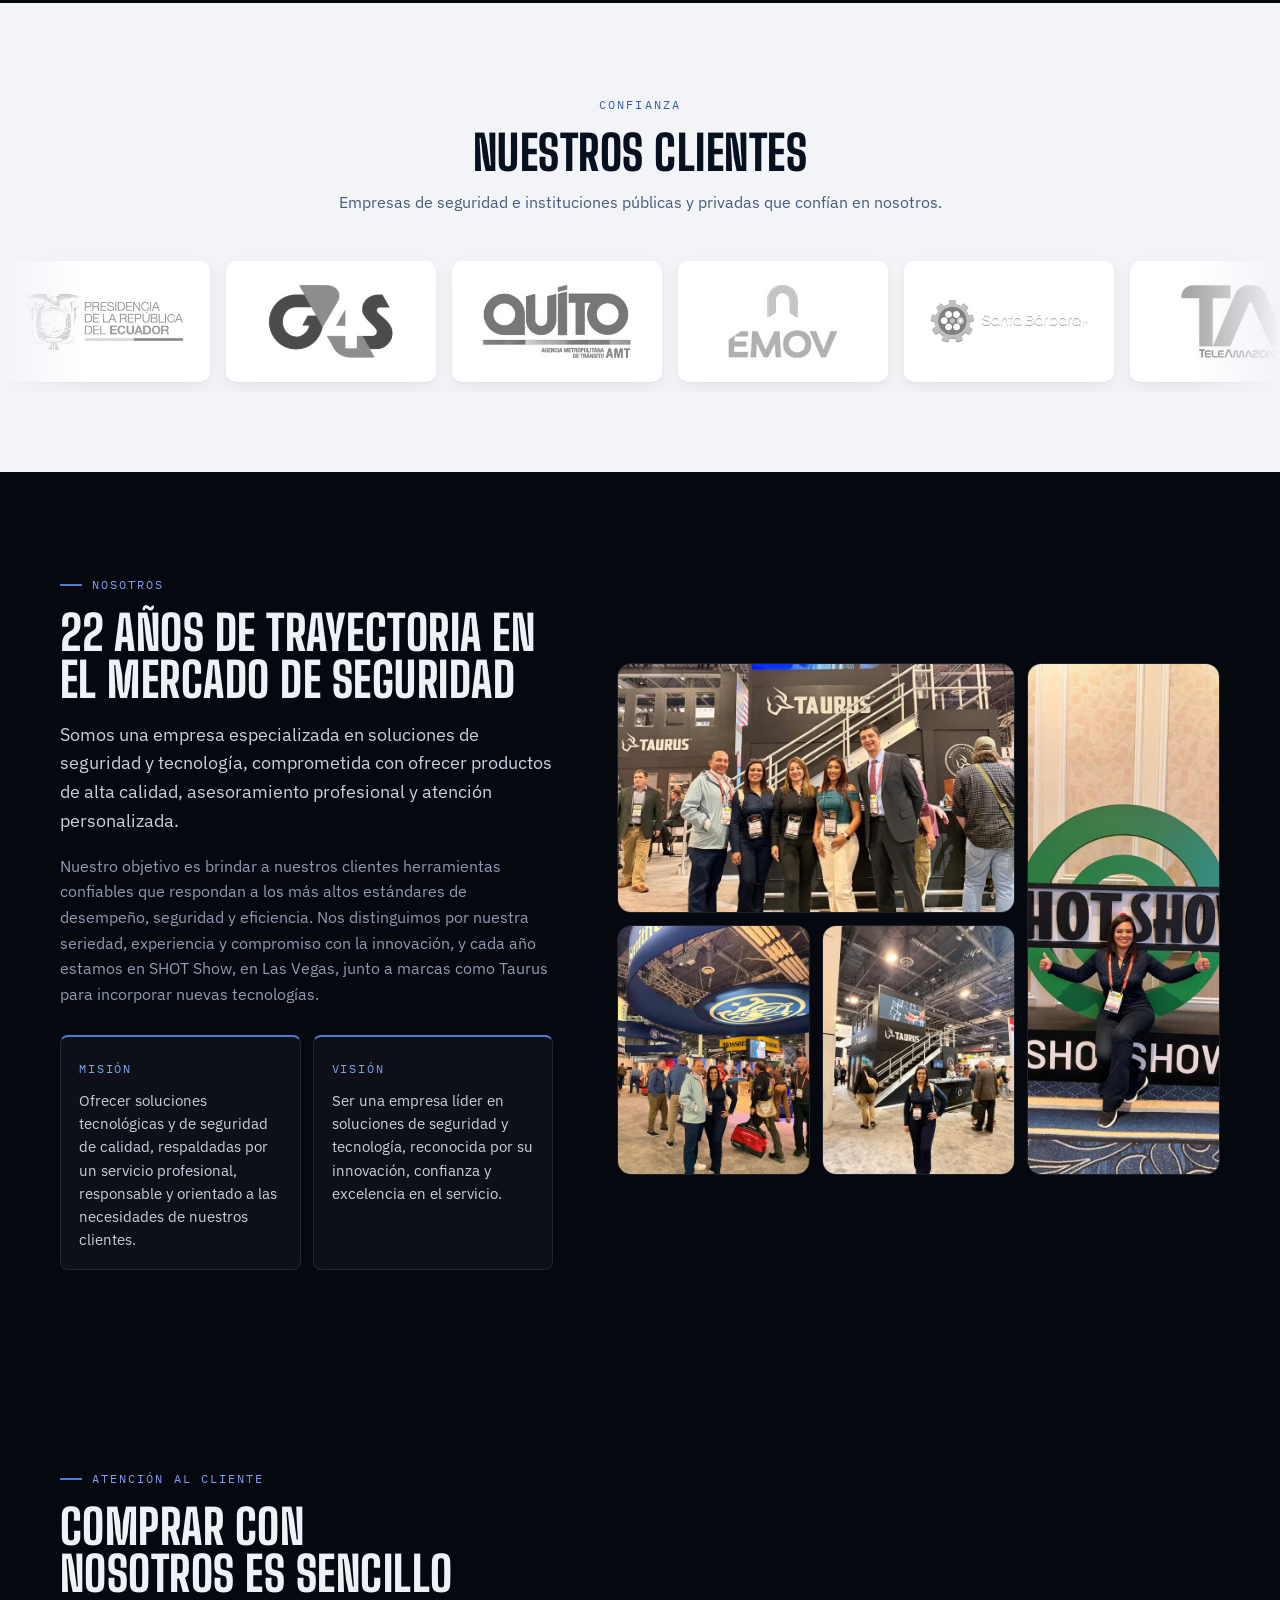
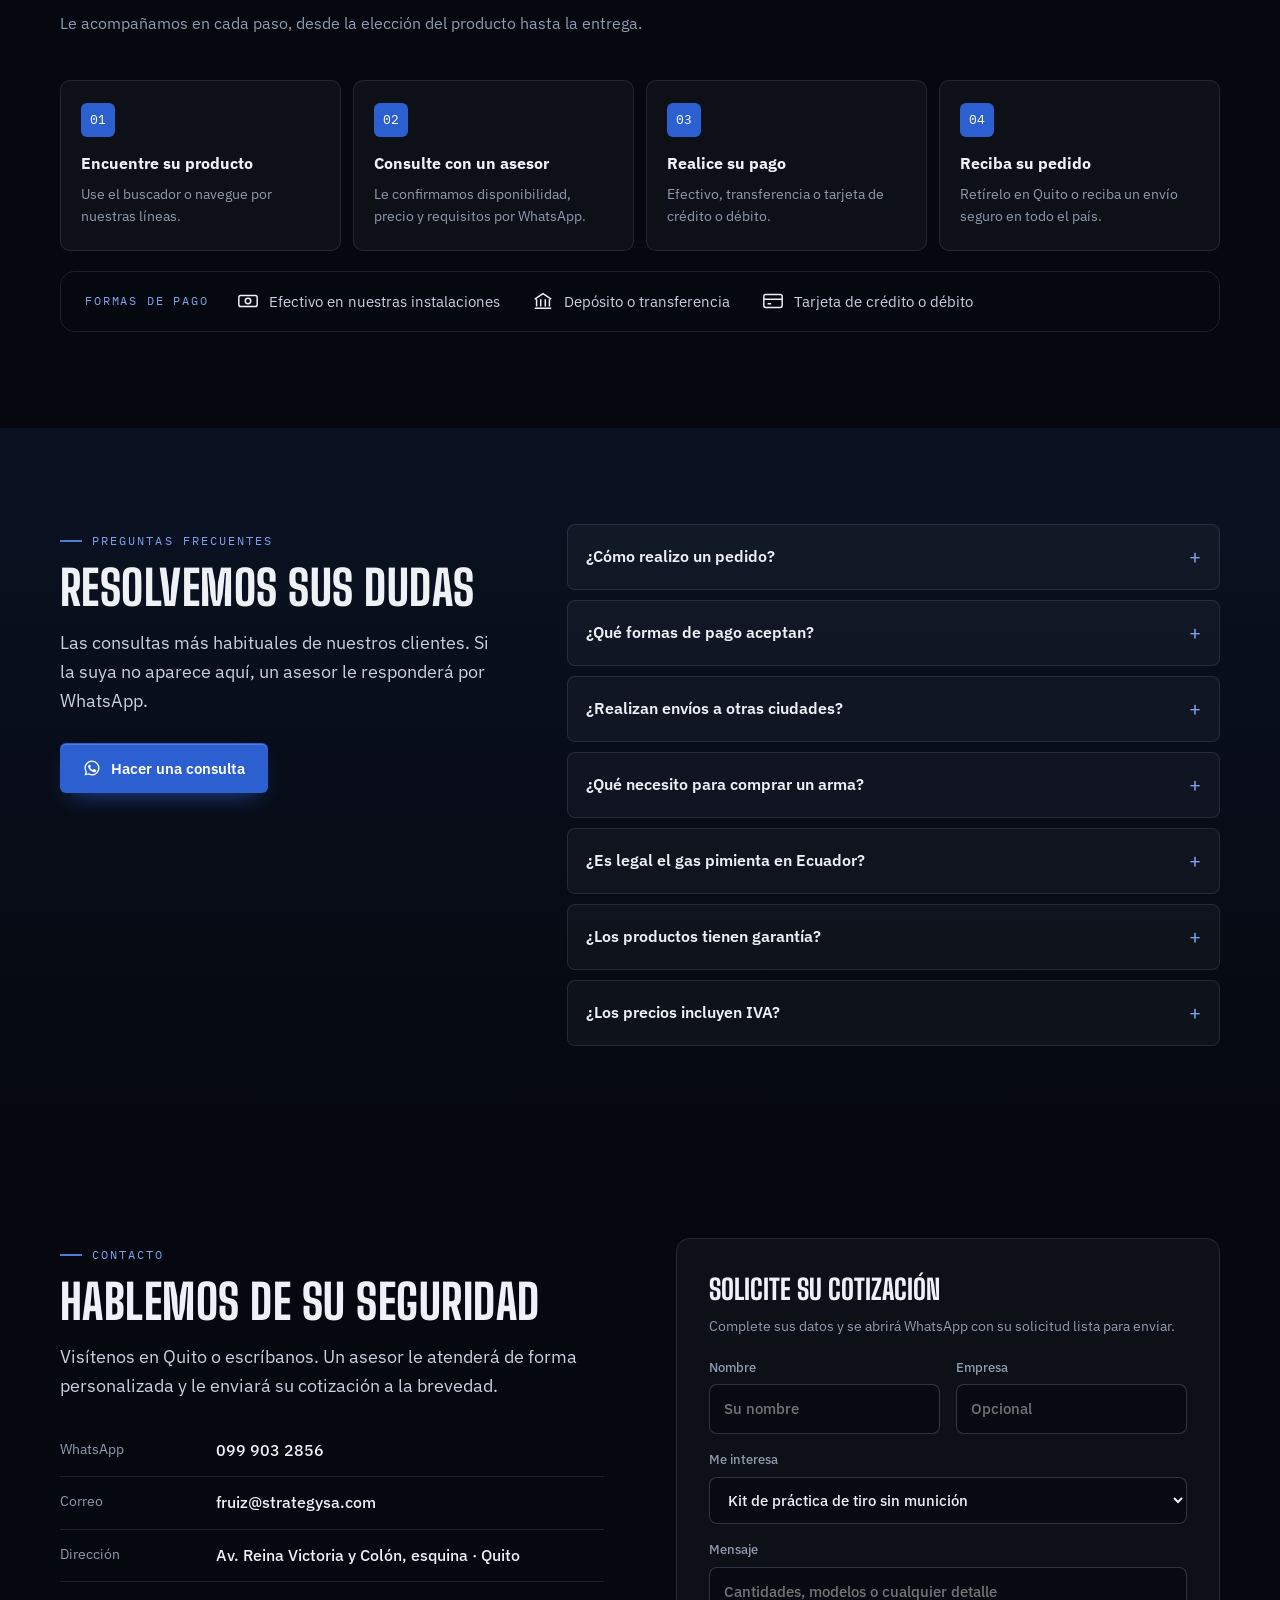
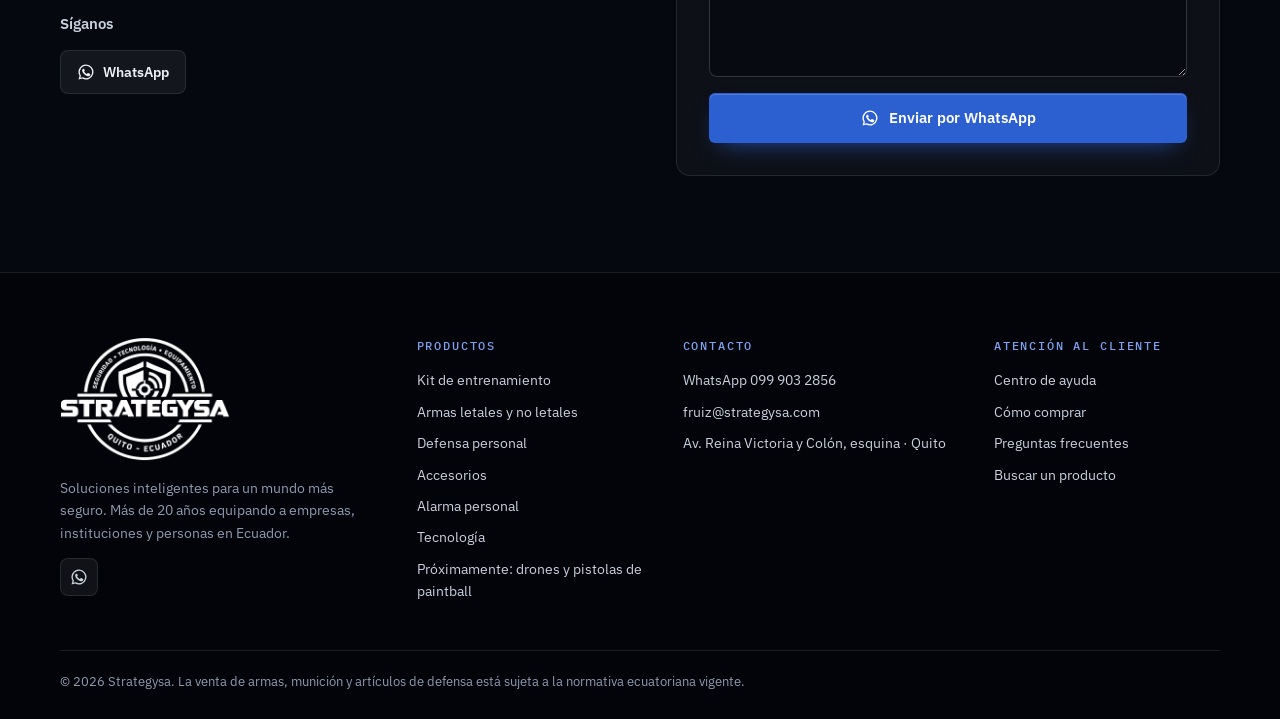
==== commit 1da8ea17: "Smart Detector $40, precios con coma decimal, imagen del detector completa Co-Authored-By: Claude Op" ====
--- a/index.html
+++ b/index.html
@@ -72,7 +72,7 @@
 </div></section>
 <section class="section"><div class="wrap">
   <div class="shead"><div><span class="eyebrow">Los más solicitados</span><h2>Productos destacados</h2></div><a class="link" href="armas.html">Ver todo el catálogo <svg viewBox="0 0 24 24" fill="none" stroke="currentColor" stroke-width="2" aria-hidden="true"><path d="M5 12h14M13 6l6 6-6 6"/></svg></a></div>
-  <div class="pgrid"><article class="prod" data-name="alarma personal de seguridad"><div class="pimg cover"><span class="pnote">Nuevo</span><img src="img/alarma/alarma-card.jpg" alt="Alarma personal de seguridad" loading="lazy"></div><div class="pbody"><h3>Alarma personal de seguridad</h3><ul class="chips"><li>Gran alcance</li></ul><p class="pdesc">Sirena potente y continua con luz LED integrada. Se activa al retirar el pasador; compacta para llevar en el llavero, el bolso o la mochila.</p><a class="link pmore" href="alarma-personal.html">Ver detalles <svg viewBox="0 0 24 24" fill="none" stroke="currentColor" stroke-width="2" aria-hidden="true"><path d="M5 12h14M13 6l6 6-6 6"/></svg></a><details><summary>Ficha técnica</summary><dl><div><dt>Sonido</dt><dd>Potente, sirena continua</dd></div><div><dt>Alcance</dt><dd>Gran alcance</dd></div><div><dt>Luz</dt><dd>LED intensa con interruptor</dd></div><div><dt>Activación</dt><dd>Retirar el pasador</dd></div><div><dt>Colores</dt><dd>Fucsia, lila, rojo, dorado, plateado y negro</dd></div></dl></details><div class="pfoot"><span class="price">$9.50<small>+ IVA</small></span><a class="pbtn" target="_blank" rel="noopener" href="https://wa.me/593999032856?text=Hola%20Strategysa%2C%20quisiera%20informaci%C3%B3n%20y%20precio%20de%3A%20Alarma%20personal%20de%20seguridad"><svg viewBox="0 0 24 24" fill="currentColor" aria-hidden="true"><path d="M12 2a10 10 0 0 0-8.6 15.1L2 22l5-1.3A10 10 0 1 0 12 2Zm0 18.2a8.2 8.2 0 0 1-4.2-1.1l-.3-.2-3 .8.8-2.9-.2-.3A8.2 8.2 0 1 1 12 20.2Zm4.5-6.1c-.2-.1-1.5-.7-1.7-.8s-.4-.1-.6.1-.7.8-.8 1-.3.2-.5.1a6.7 6.7 0 0 1-3.3-2.9c-.3-.4.3-.4.7-1.3a.5.5 0 0 0 0-.5l-.8-1.8c-.2-.5-.4-.4-.6-.4h-.5a1 1 0 0 0-.7.3 3 3 0 0 0-.9 2.2 5.2 5.2 0 0 0 1.1 2.8 11.9 11.9 0 0 0 4.6 4c1.7.7 2.3.8 3.2.7a2.7 2.7 0 0 0 1.8-1.3 2.2 2.2 0 0 0 .2-1.3c-.1-.1-.3-.2-.5-.3Z"/></svg>Consultar</a></div></div></article><article class="prod" data-name="taurus g3 9mm (matte black)"><div class="pimg"><span class="pnote">Bajo reserva</span><img src="img/p/taurus-g3-9mm-matte-black.jpg" alt="Taurus G3 9mm (Matte Black)" loading="lazy"></div><div class="pbody"><h3>Taurus G3 9mm (Matte Black)</h3><ul class="chips"><li>9x19 mm</li><li>15 + 1</li><li>10,1 cm</li></ul><p class="pdesc">Pistola semiautomática de polímero con empuñadura texturizada y acabado mate. Doble y simple acción con tres sistemas de seguridad.</p><details><summary>Ficha técnica</summary><dl><div><dt>Código</dt><dd>TG3-9MM-MBK</dd></div><div><dt>Calibre</dt><dd>9x19 mm</dd></div><div><dt>Capacidad</dt><dd>15 + 1</dd></div><div><dt>Armazón</dt><dd>Polímero</dd></div><div><dt>Seguridades</dt><dd>Manual, de gatillo e interna</dd></div><div><dt>Miras</dt><dd>Abiertas de fábrica</dd></div><div><dt>Cañón</dt><dd>10,1 cm</dd></div><div><dt>Peso</dt><dd>719 g</dd></div><div><dt>Dimensiones</dt><dd>18,29 × 13,2 × 3,2 cm</dd></div><div><dt>Fabricación</dt><dd>Brasil</dd></div></dl></details><div class="pfoot"><span class="price ask">Contáctenos para conocer el precio</span><a class="pbtn" target="_blank" rel="noopener" href="https://wa.me/593999032856?text=Hola%20Strategysa%2C%20quisiera%20informaci%C3%B3n%20y%20precio%20de%3A%20Taurus%20G3%209mm%20%28Matte%20Black%29"><svg viewBox="0 0 24 24" fill="currentColor" aria-hidden="true"><path d="M12 2a10 10 0 0 0-8.6 15.1L2 22l5-1.3A10 10 0 1 0 12 2Zm0 18.2a8.2 8.2 0 0 1-4.2-1.1l-.3-.2-3 .8.8-2.9-.2-.3A8.2 8.2 0 1 1 12 20.2Zm4.5-6.1c-.2-.1-1.5-.7-1.7-.8s-.4-.1-.6.1-.7.8-.8 1-.3.2-.5.1a6.7 6.7 0 0 1-3.3-2.9c-.3-.4.3-.4.7-1.3a.5.5 0 0 0 0-.5l-.8-1.8c-.2-.5-.4-.4-.6-.4h-.5a1 1 0 0 0-.7.3 3 3 0 0 0-.9 2.2 5.2 5.2 0 0 0 1.1 2.8 11.9 11.9 0 0 0 4.6 4c1.7.7 2.3.8 3.2.7a2.7 2.7 0 0 0 1.8-1.3 2.2 2.2 0 0 0 .2-1.3c-.1-.1-.3-.2-.5-.3Z"/></svg>Consultar</a></div></div></article><article class="prod" data-name="gel pimienta deportivo (black)"><div class="pimg"><img src="img/p/gel-pimienta-deportivo-black.jpg" alt="Gel Pimienta Deportivo (Black)" loading="lazy"></div><div class="pbody"><h3>Gel Pimienta Deportivo (Black)</h3><ul class="chips"><li>22 ml / 0.7 oz</li><li>3 a 4 metros</li><li>35</li></ul><p class="pdesc">Gel pimienta SABRE para corredores y personas activas, más potente que los aerosoles convencionales. Incluye correa de mano ajustable.</p><details><summary>Ficha técnica</summary><dl><div><dt>Código</dt><dd>P-22J-OC-02</dd></div><div><dt>Contenido</dt><dd>22 ml / 0.7 oz</dd></div><div><dt>Alcance</dt><dd>3 a 4 metros</dd></div><div><dt>Disparos</dt><dd>35</dd></div><div><dt>Tipo</dt><dd>Chorro / directo</dd></div><div><dt>Mecanismo</dt><dd>Aplicador giratorio con seguro</dd></div><div><dt>Tamaño</dt><dd>9,8 cm</dd></div><div><dt>Vida útil</dt><dd>4 años</dd></div><div><dt>Fabricación</dt><dd>EE. UU., ISO 9001:2008</dd></div></dl></details><div class="pfoot"><span class="price">$16.80<small>+ IVA</small></span><a class="pbtn" target="_blank" rel="noopener" href="https://wa.me/593999032856?text=Hola%20Strategysa%2C%20quisiera%20informaci%C3%B3n%20y%20precio%20de%3A%20Gel%20Pimienta%20Deportivo%20%28Black%29"><svg viewBox="0 0 24 24" fill="currentColor" aria-hidden="true"><path d="M12 2a10 10 0 0 0-8.6 15.1L2 22l5-1.3A10 10 0 1 0 12 2Zm0 18.2a8.2 8.2 0 0 1-4.2-1.1l-.3-.2-3 .8.8-2.9-.2-.3A8.2 8.2 0 1 1 12 20.2Zm4.5-6.1c-.2-.1-1.5-.7-1.7-.8s-.4-.1-.6.1-.7.8-.8 1-.3.2-.5.1a6.7 6.7 0 0 1-3.3-2.9c-.3-.4.3-.4.7-1.3a.5.5 0 0 0 0-.5l-.8-1.8c-.2-.5-.4-.4-.6-.4h-.5a1 1 0 0 0-.7.3 3 3 0 0 0-.9 2.2 5.2 5.2 0 0 0 1.1 2.8 11.9 11.9 0 0 0 4.6 4c1.7.7 2.3.8 3.2.7a2.7 2.7 0 0 0 1.8-1.3 2.2 2.2 0 0 0 .2-1.3c-.1-.1-.3-.2-.5-.3Z"/></svg>Consultar</a></div></div></article><article class="prod" data-name="pistola pimienta (sabre)"><div class="pimg"><span class="pnote">Bajo reserva</span><img src="img/p/pistola-pimienta-sabre.jpg" alt="Pistola Pimienta (Sabre)" loading="lazy"></div><div class="pbody"><h3>Pistola Pimienta (Sabre)</h3><ul class="chips"><li>.68</li><li>7 proyectiles</li><li>Hasta 18 m</li></ul><p class="pdesc">Lanzador de proyectiles de pimienta para defensa doméstica, con la misma tecnología que usan las fuerzas del orden. Sin retroceso.</p><details><summary>Ficha técnica</summary><dl><div><dt>Marca</dt><dd>SABRE</dd></div><div><dt>Calibre</dt><dd>.68</dd></div><div><dt>Capacidad</dt><dd>7 proyectiles</dd></div><div><dt>Propulsión</dt><dd>CO₂ 0,42 oz</dd></div><div><dt>Alcance</dt><dd>Hasta 18 m</dd></div><div><dt>Incluye</dt><dd>7 proyectiles, 14 de práctica, blanco y estuche</dd></div><div><dt>Fabricación</dt><dd>EE. UU.</dd></div></dl></details><div class="pfoot"><span class="price">$350.00<small>+ IVA</small></span><a class="pbtn" target="_blank" rel="noopener" href="https://wa.me/593999032856?text=Hola%20Strategysa%2C%20quisiera%20informaci%C3%B3n%20y%20precio%20de%3A%20Pistola%20Pimienta%20%28Sabre%29"><svg viewBox="0 0 24 24" fill="currentColor" aria-hidden="true"><path d="M12 2a10 10 0 0 0-8.6 15.1L2 22l5-1.3A10 10 0 1 0 12 2Zm0 18.2a8.2 8.2 0 0 1-4.2-1.1l-.3-.2-3 .8.8-2.9-.2-.3A8.2 8.2 0 1 1 12 20.2Zm4.5-6.1c-.2-.1-1.5-.7-1.7-.8s-.4-.1-.6.1-.7.8-.8 1-.3.2-.5.1a6.7 6.7 0 0 1-3.3-2.9c-.3-.4.3-.4.7-1.3a.5.5 0 0 0 0-.5l-.8-1.8c-.2-.5-.4-.4-.6-.4h-.5a1 1 0 0 0-.7.3 3 3 0 0 0-.9 2.2 5.2 5.2 0 0 0 1.1 2.8 11.9 11.9 0 0 0 4.6 4c1.7.7 2.3.8 3.2.7a2.7 2.7 0 0 0 1.8-1.3 2.2 2.2 0 0 0 .2-1.3c-.1-.1-.3-.2-.5-.3Z"/></svg>Consultar</a></div></div></article></div>
+  <div class="pgrid"><article class="prod" data-name="alarma personal de seguridad"><div class="pimg cover"><span class="pnote">Nuevo</span><img src="img/alarma/alarma-card.jpg" alt="Alarma personal de seguridad" loading="lazy"></div><div class="pbody"><h3>Alarma personal de seguridad</h3><ul class="chips"><li>Gran alcance</li></ul><p class="pdesc">Sirena potente y continua con luz LED integrada. Se activa al retirar el pasador; compacta para llevar en el llavero, el bolso o la mochila.</p><a class="link pmore" href="alarma-personal.html">Ver detalles <svg viewBox="0 0 24 24" fill="none" stroke="currentColor" stroke-width="2" aria-hidden="true"><path d="M5 12h14M13 6l6 6-6 6"/></svg></a><details><summary>Ficha técnica</summary><dl><div><dt>Sonido</dt><dd>Potente, sirena continua</dd></div><div><dt>Alcance</dt><dd>Gran alcance</dd></div><div><dt>Luz</dt><dd>LED intensa con interruptor</dd></div><div><dt>Activación</dt><dd>Retirar el pasador</dd></div><div><dt>Colores</dt><dd>Fucsia, lila, rojo, dorado, plateado y negro</dd></div></dl></details><div class="pfoot"><span class="price">$9,50<small>+ IVA</small></span><a class="pbtn" target="_blank" rel="noopener" href="https://wa.me/593999032856?text=Hola%20Strategysa%2C%20quisiera%20informaci%C3%B3n%20y%20precio%20de%3A%20Alarma%20personal%20de%20seguridad"><svg viewBox="0 0 24 24" fill="currentColor" aria-hidden="true"><path d="M12 2a10 10 0 0 0-8.6 15.1L2 22l5-1.3A10 10 0 1 0 12 2Zm0 18.2a8.2 8.2 0 0 1-4.2-1.1l-.3-.2-3 .8.8-2.9-.2-.3A8.2 8.2 0 1 1 12 20.2Zm4.5-6.1c-.2-.1-1.5-.7-1.7-.8s-.4-.1-.6.1-.7.8-.8 1-.3.2-.5.1a6.7 6.7 0 0 1-3.3-2.9c-.3-.4.3-.4.7-1.3a.5.5 0 0 0 0-.5l-.8-1.8c-.2-.5-.4-.4-.6-.4h-.5a1 1 0 0 0-.7.3 3 3 0 0 0-.9 2.2 5.2 5.2 0 0 0 1.1 2.8 11.9 11.9 0 0 0 4.6 4c1.7.7 2.3.8 3.2.7a2.7 2.7 0 0 0 1.8-1.3 2.2 2.2 0 0 0 .2-1.3c-.1-.1-.3-.2-.5-.3Z"/></svg>Consultar</a></div></div></article><article class="prod" data-name="taurus g3 9mm (matte black)"><div class="pimg"><span class="pnote">Bajo reserva</span><img src="img/p/taurus-g3-9mm-matte-black.jpg" alt="Taurus G3 9mm (Matte Black)" loading="lazy"></div><div class="pbody"><h3>Taurus G3 9mm (Matte Black)</h3><ul class="chips"><li>9x19 mm</li><li>15 + 1</li><li>10,1 cm</li></ul><p class="pdesc">Pistola semiautomática de polímero con empuñadura texturizada y acabado mate. Doble y simple acción con tres sistemas de seguridad.</p><details><summary>Ficha técnica</summary><dl><div><dt>Código</dt><dd>TG3-9MM-MBK</dd></div><div><dt>Calibre</dt><dd>9x19 mm</dd></div><div><dt>Capacidad</dt><dd>15 + 1</dd></div><div><dt>Armazón</dt><dd>Polímero</dd></div><div><dt>Seguridades</dt><dd>Manual, de gatillo e interna</dd></div><div><dt>Miras</dt><dd>Abiertas de fábrica</dd></div><div><dt>Cañón</dt><dd>10,1 cm</dd></div><div><dt>Peso</dt><dd>719 g</dd></div><div><dt>Dimensiones</dt><dd>18,29 × 13,2 × 3,2 cm</dd></div><div><dt>Fabricación</dt><dd>Brasil</dd></div></dl></details><div class="pfoot"><span class="price ask">Contáctenos para conocer el precio</span><a class="pbtn" target="_blank" rel="noopener" href="https://wa.me/593999032856?text=Hola%20Strategysa%2C%20quisiera%20informaci%C3%B3n%20y%20precio%20de%3A%20Taurus%20G3%209mm%20%28Matte%20Black%29"><svg viewBox="0 0 24 24" fill="currentColor" aria-hidden="true"><path d="M12 2a10 10 0 0 0-8.6 15.1L2 22l5-1.3A10 10 0 1 0 12 2Zm0 18.2a8.2 8.2 0 0 1-4.2-1.1l-.3-.2-3 .8.8-2.9-.2-.3A8.2 8.2 0 1 1 12 20.2Zm4.5-6.1c-.2-.1-1.5-.7-1.7-.8s-.4-.1-.6.1-.7.8-.8 1-.3.2-.5.1a6.7 6.7 0 0 1-3.3-2.9c-.3-.4.3-.4.7-1.3a.5.5 0 0 0 0-.5l-.8-1.8c-.2-.5-.4-.4-.6-.4h-.5a1 1 0 0 0-.7.3 3 3 0 0 0-.9 2.2 5.2 5.2 0 0 0 1.1 2.8 11.9 11.9 0 0 0 4.6 4c1.7.7 2.3.8 3.2.7a2.7 2.7 0 0 0 1.8-1.3 2.2 2.2 0 0 0 .2-1.3c-.1-.1-.3-.2-.5-.3Z"/></svg>Consultar</a></div></div></article><article class="prod" data-name="gel pimienta deportivo (black)"><div class="pimg"><img src="img/p/gel-pimienta-deportivo-black.jpg" alt="Gel Pimienta Deportivo (Black)" loading="lazy"></div><div class="pbody"><h3>Gel Pimienta Deportivo (Black)</h3><ul class="chips"><li>22 ml / 0.7 oz</li><li>3 a 4 metros</li><li>35</li></ul><p class="pdesc">Gel pimienta SABRE para corredores y personas activas, más potente que los aerosoles convencionales. Incluye correa de mano ajustable.</p><details><summary>Ficha técnica</summary><dl><div><dt>Código</dt><dd>P-22J-OC-02</dd></div><div><dt>Contenido</dt><dd>22 ml / 0.7 oz</dd></div><div><dt>Alcance</dt><dd>3 a 4 metros</dd></div><div><dt>Disparos</dt><dd>35</dd></div><div><dt>Tipo</dt><dd>Chorro / directo</dd></div><div><dt>Mecanismo</dt><dd>Aplicador giratorio con seguro</dd></div><div><dt>Tamaño</dt><dd>9,8 cm</dd></div><div><dt>Vida útil</dt><dd>4 años</dd></div><div><dt>Fabricación</dt><dd>EE. UU., ISO 9001:2008</dd></div></dl></details><div class="pfoot"><span class="price">$16,80<small>+ IVA</small></span><a class="pbtn" target="_blank" rel="noopener" href="https://wa.me/593999032856?text=Hola%20Strategysa%2C%20quisiera%20informaci%C3%B3n%20y%20precio%20de%3A%20Gel%20Pimienta%20Deportivo%20%28Black%29"><svg viewBox="0 0 24 24" fill="currentColor" aria-hidden="true"><path d="M12 2a10 10 0 0 0-8.6 15.1L2 22l5-1.3A10 10 0 1 0 12 2Zm0 18.2a8.2 8.2 0 0 1-4.2-1.1l-.3-.2-3 .8.8-2.9-.2-.3A8.2 8.2 0 1 1 12 20.2Zm4.5-6.1c-.2-.1-1.5-.7-1.7-.8s-.4-.1-.6.1-.7.8-.8 1-.3.2-.5.1a6.7 6.7 0 0 1-3.3-2.9c-.3-.4.3-.4.7-1.3a.5.5 0 0 0 0-.5l-.8-1.8c-.2-.5-.4-.4-.6-.4h-.5a1 1 0 0 0-.7.3 3 3 0 0 0-.9 2.2 5.2 5.2 0 0 0 1.1 2.8 11.9 11.9 0 0 0 4.6 4c1.7.7 2.3.8 3.2.7a2.7 2.7 0 0 0 1.8-1.3 2.2 2.2 0 0 0 .2-1.3c-.1-.1-.3-.2-.5-.3Z"/></svg>Consultar</a></div></div></article><article class="prod" data-name="pistola pimienta (sabre)"><div class="pimg"><span class="pnote">Bajo reserva</span><img src="img/p/pistola-pimienta-sabre.jpg" alt="Pistola Pimienta (Sabre)" loading="lazy"></div><div class="pbody"><h3>Pistola Pimienta (Sabre)</h3><ul class="chips"><li>.68</li><li>7 proyectiles</li><li>Hasta 18 m</li></ul><p class="pdesc">Lanzador de proyectiles de pimienta para defensa doméstica, con la misma tecnología que usan las fuerzas del orden. Sin retroceso.</p><details><summary>Ficha técnica</summary><dl><div><dt>Marca</dt><dd>SABRE</dd></div><div><dt>Calibre</dt><dd>.68</dd></div><div><dt>Capacidad</dt><dd>7 proyectiles</dd></div><div><dt>Propulsión</dt><dd>CO₂ 0,42 oz</dd></div><div><dt>Alcance</dt><dd>Hasta 18 m</dd></div><div><dt>Incluye</dt><dd>7 proyectiles, 14 de práctica, blanco y estuche</dd></div><div><dt>Fabricación</dt><dd>EE. UU.</dd></div></dl></details><div class="pfoot"><span class="price">$350,00<small>+ IVA</small></span><a class="pbtn" target="_blank" rel="noopener" href="https://wa.me/593999032856?text=Hola%20Strategysa%2C%20quisiera%20informaci%C3%B3n%20y%20precio%20de%3A%20Pistola%20Pimienta%20%28Sabre%29"><svg viewBox="0 0 24 24" fill="currentColor" aria-hidden="true"><path d="M12 2a10 10 0 0 0-8.6 15.1L2 22l5-1.3A10 10 0 1 0 12 2Zm0 18.2a8.2 8.2 0 0 1-4.2-1.1l-.3-.2-3 .8.8-2.9-.2-.3A8.2 8.2 0 1 1 12 20.2Zm4.5-6.1c-.2-.1-1.5-.7-1.7-.8s-.4-.1-.6.1-.7.8-.8 1-.3.2-.5.1a6.7 6.7 0 0 1-3.3-2.9c-.3-.4.3-.4.7-1.3a.5.5 0 0 0 0-.5l-.8-1.8c-.2-.5-.4-.4-.6-.4h-.5a1 1 0 0 0-.7.3 3 3 0 0 0-.9 2.2 5.2 5.2 0 0 0 1.1 2.8 11.9 11.9 0 0 0 4.6 4c1.7.7 2.3.8 3.2.7a2.7 2.7 0 0 0 1.8-1.3 2.2 2.2 0 0 0 .2-1.3c-.1-.1-.3-.2-.5-.3Z"/></svg>Consultar</a></div></div></article></div>
 </div></section>
 <section class="section" id="proximamente"><div class="wrap">
   <div class="shead"><div><span class="eyebrow">Próximamente</span><h2>Hoy seguridad, mañana innovación</h2><p>Continuamos ampliando nuestra oferta con nuevas tecnologías. Regístrese por WhatsApp y le notificaremos en cuanto estén disponibles.</p></div></div>
--- a/styles.css
+++ b/styles.css
@@ -868,3 +868,4 @@
 .al-price{margin:22px 0 0;font-size:15px;color:var(--soft)}
 .al-price b{font-family:var(--display);font-size:40px;font-weight:800;color:#fff;margin-right:4px;line-height:1}
 .al-bb-txt h2 small,.buybox b small{font-size:.45em;font-weight:600;color:var(--soft);letter-spacing:0}
+.det-media .rounded{max-height:none;height:auto;object-fit:contain}
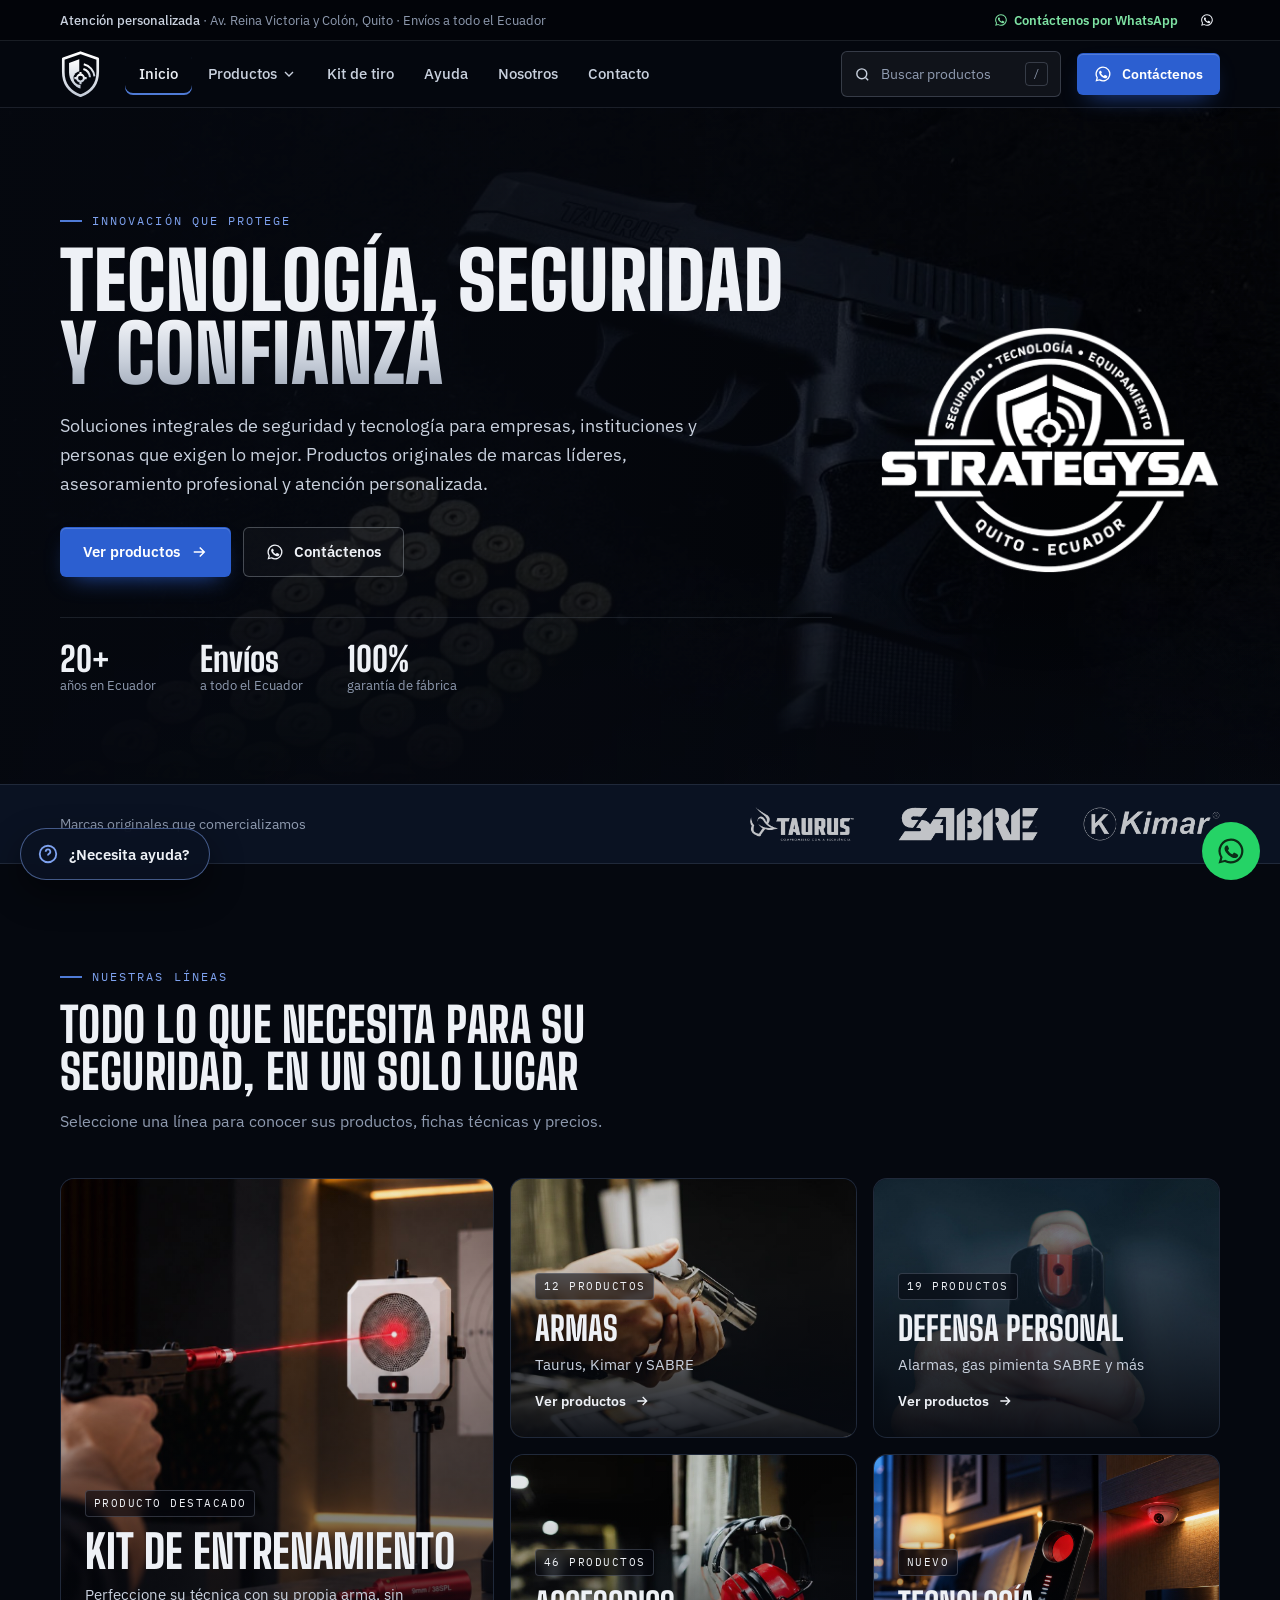
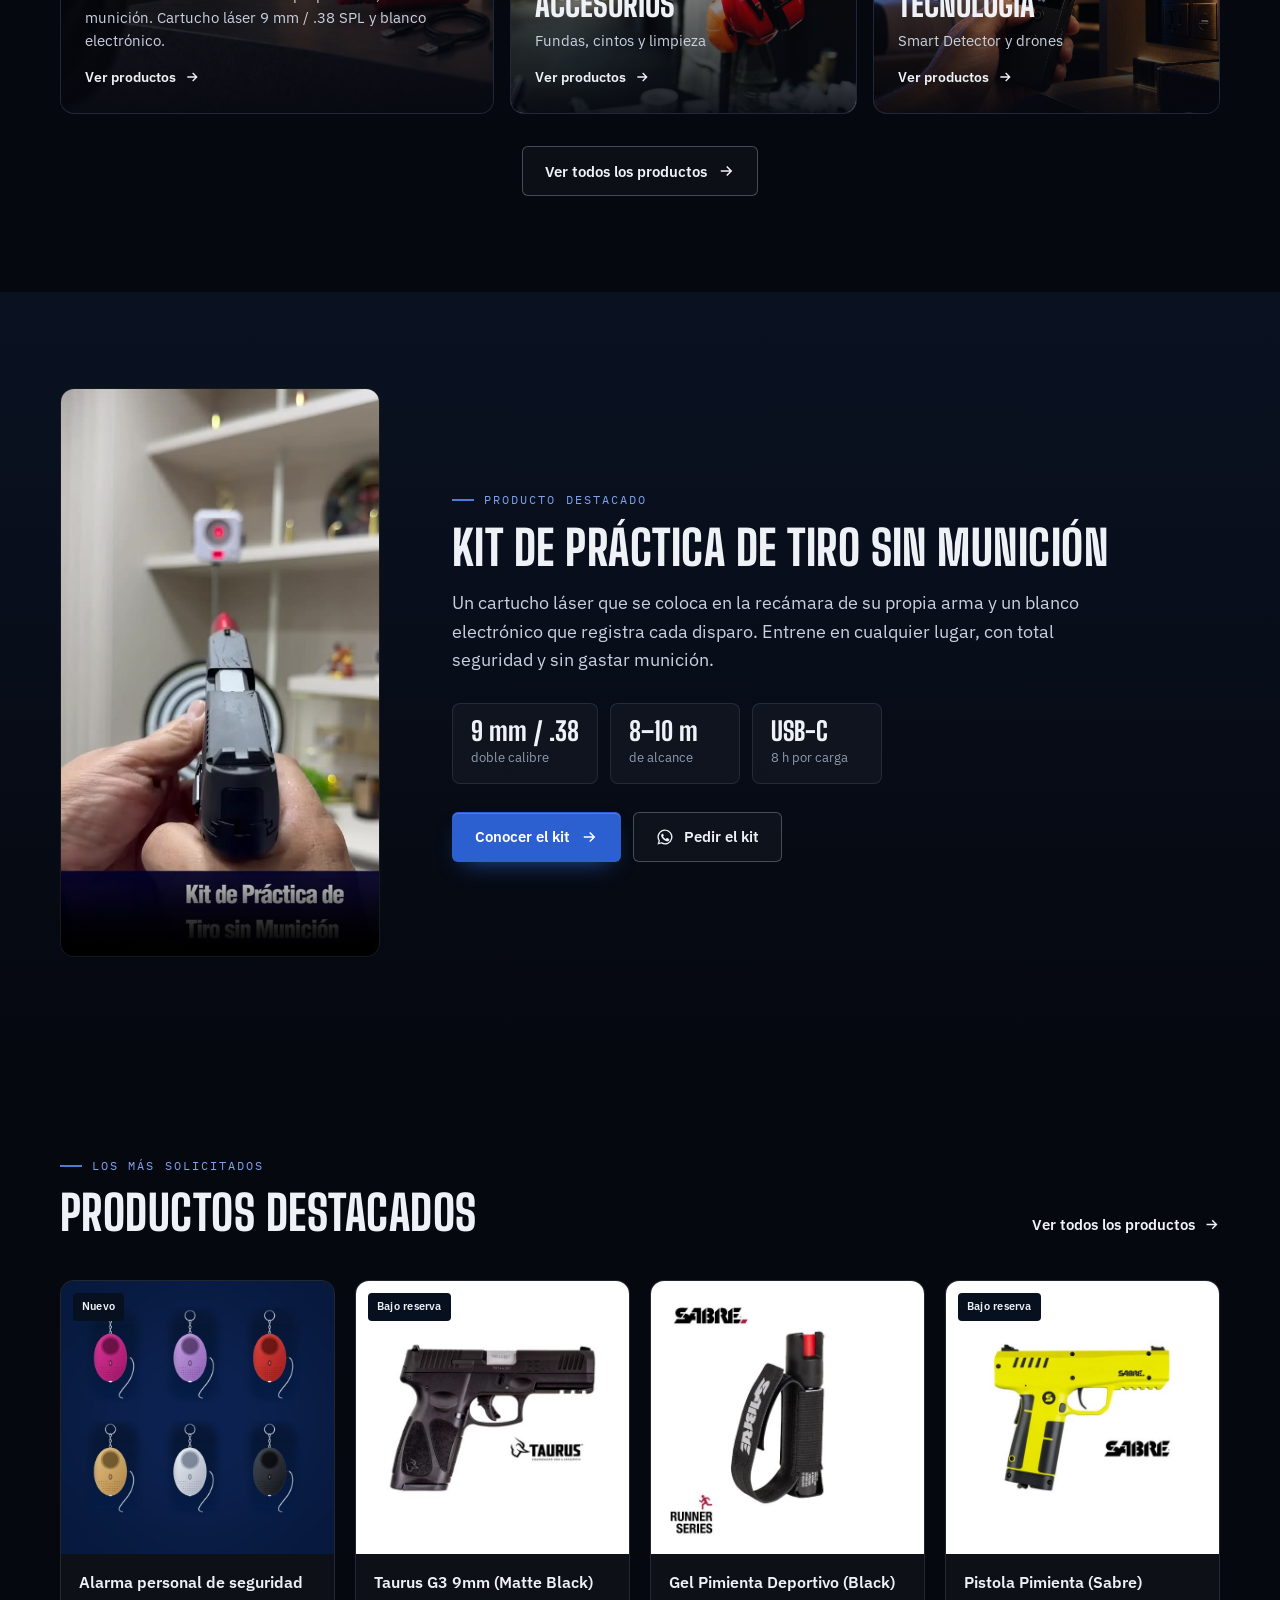
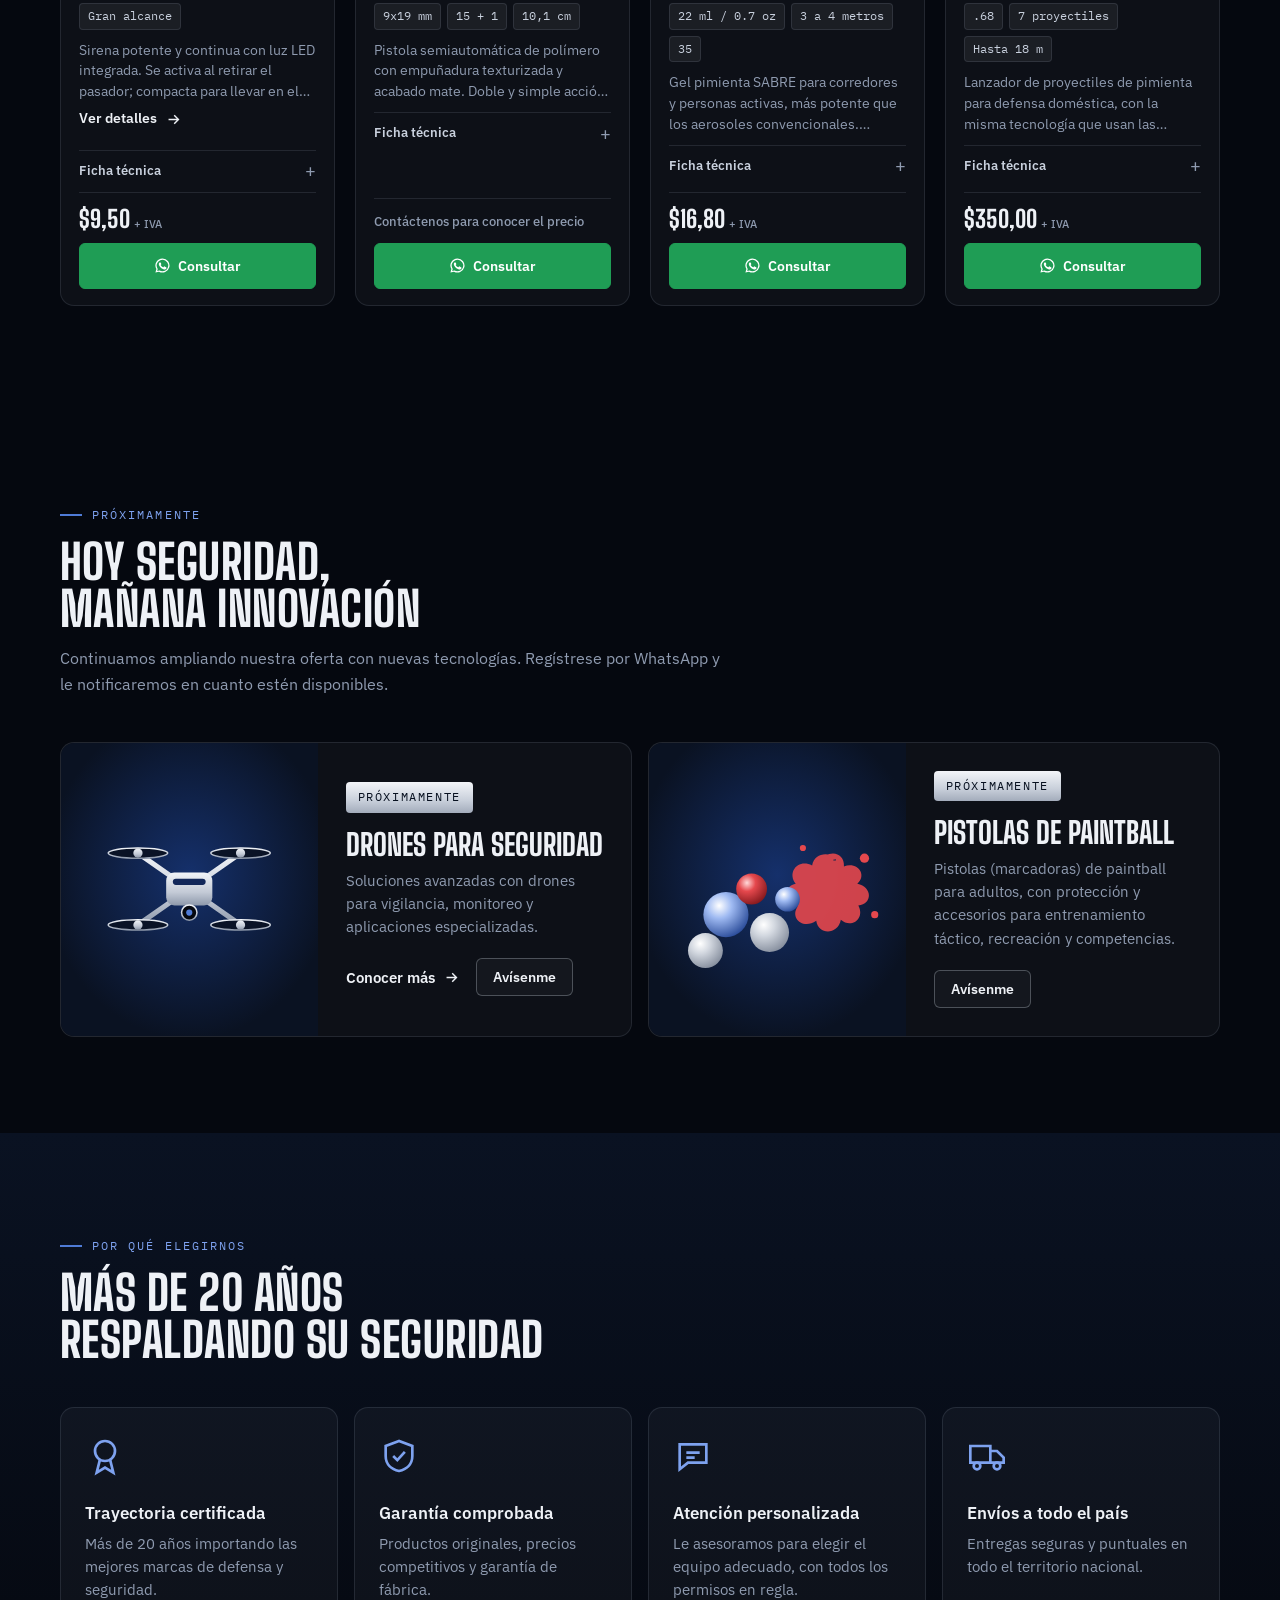
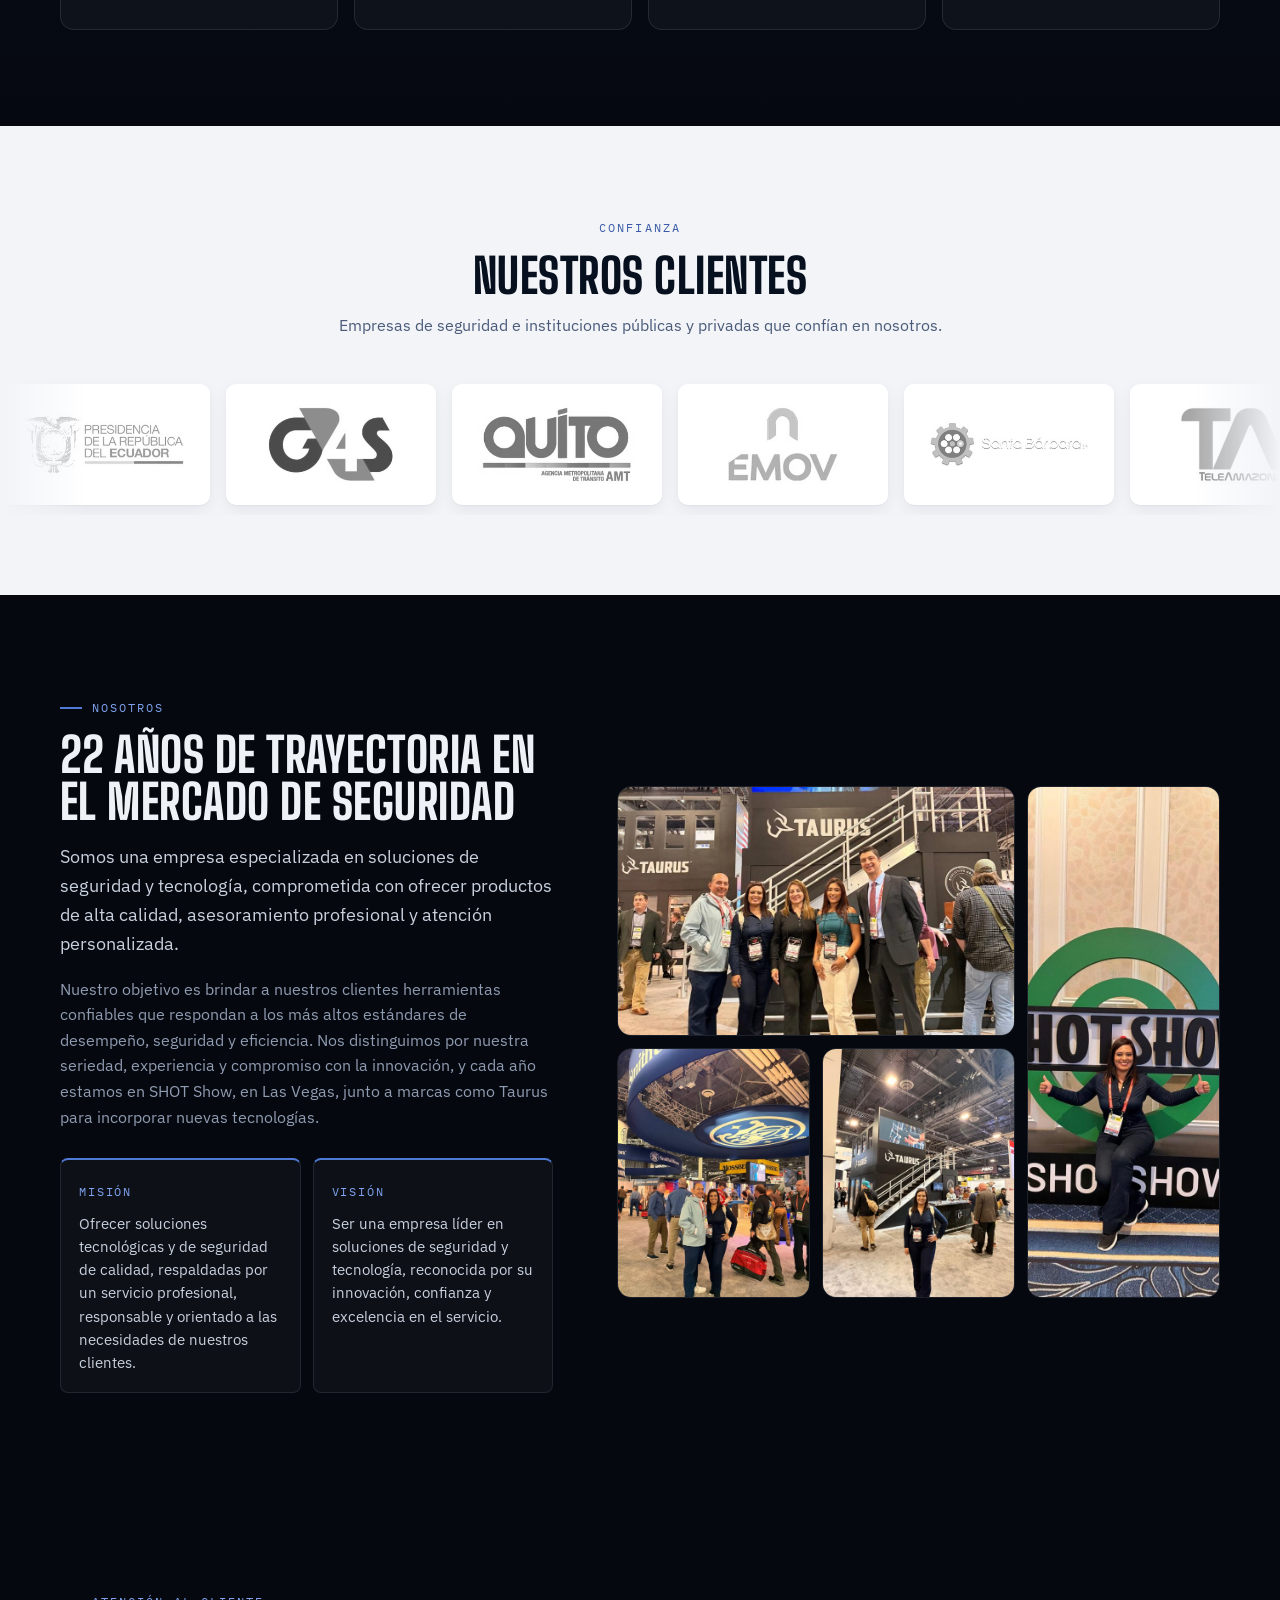
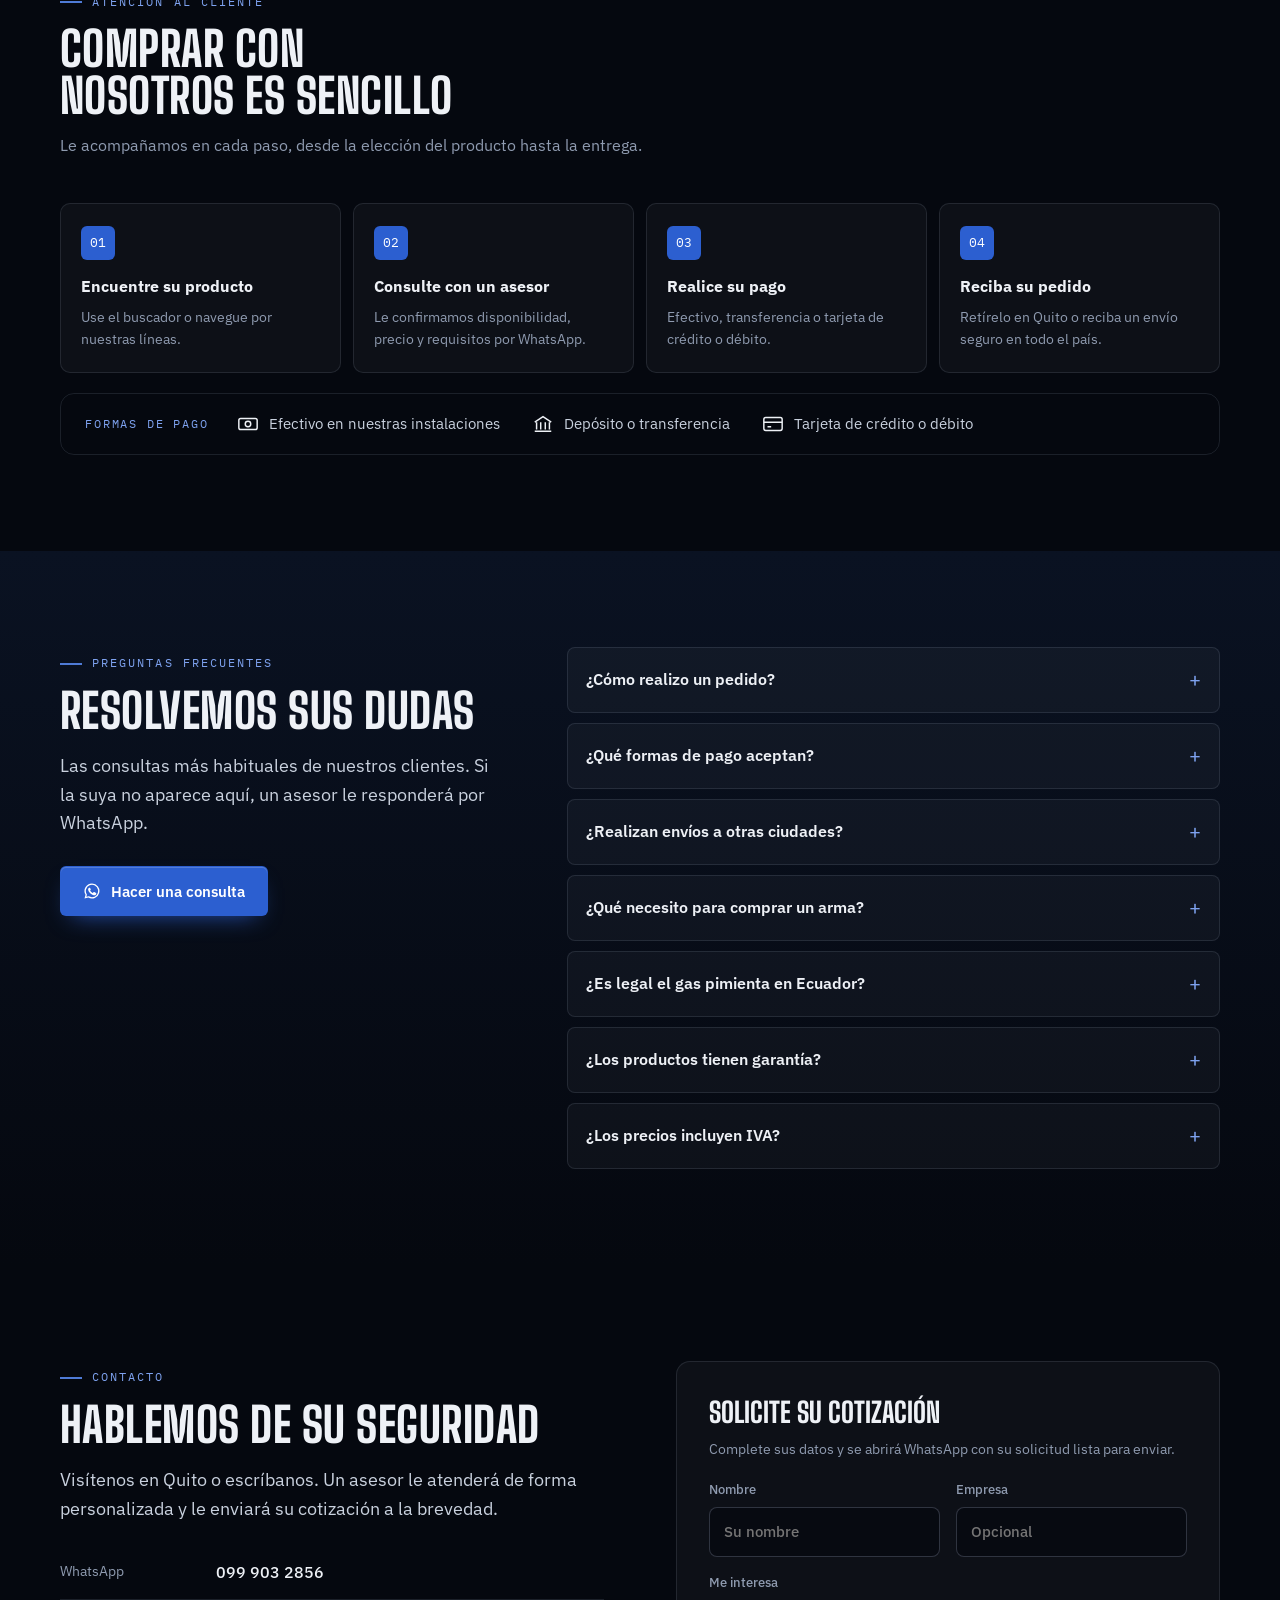
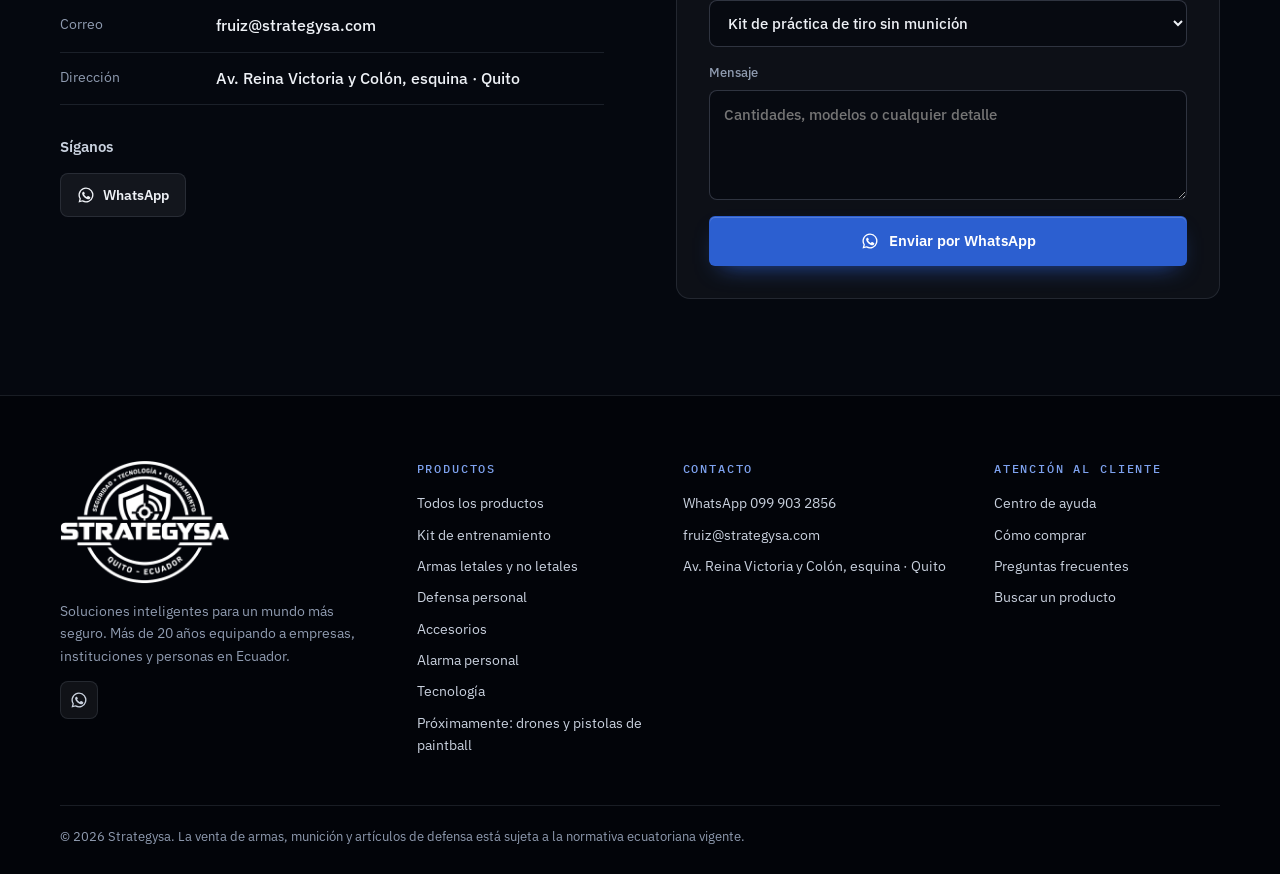
==== commit bd4e72f6: "Botón de WhatsApp a lo ancho en tarjetas; nueva página Todos los productos Co-Authored-By: Claude Op" ====
--- a/index.html
+++ b/index.html
@@ -21,7 +21,7 @@
   <ul class="menu" id="menu">
     <li><a href="index.html" aria-current="page">Inicio</a></li>
     <li class="has-mega"><button class="mega-btn" type="button" aria-expanded="false" aria-controls="mega">Productos<svg viewBox="0 0 24 24" fill="none" stroke="currentColor" stroke-width="2" aria-hidden="true"><path d="m6 9 6 6 6-6"/></svg></button>
-      <div class="mega" id="mega"><ul><li><a href="kit-entrenamiento.html"><img src="img/kit-marca-escena.jpg" alt="" loading="lazy"><span><b>Kit de entrenamiento</b><small>Tiro en seco con su propia arma</small></span></a></li><li><a href="armas.html"><img src="img/fotos/revolver-manos.jpg" alt="" loading="lazy"><span><b>Armas letales y no letales</b><small>Taurus, Kimar, SABRE y munición</small></span></a></li><li><a href="defensa-personal.html"><img src="img/fotos/gas-pimienta.jpg" alt="" loading="lazy"><span><b>Defensa personal</b><small>Alarmas, gel y gas pimienta SABRE</small></span></a></li><li><a href="accesorios.html"><img src="img/fotos/orejeras.jpg" alt="" loading="lazy"><span><b>Accesorios</b><small>Fundas, cintos y limpieza</small></span></a></li><li><a href="alarma-personal.html"><img src="img/alarma/pg/c-fucsia.jpg" alt="" loading="lazy"><span><b>Alarma personal</b><small>Nuevo · Sirena y luz LED</small></span></a></li><li><a href="tecnologia.html"><img src="img/det-escena.jpg" alt="" loading="lazy"><span><b>Tecnología</b><small>Smart Detector y drones</small></span></a></li></ul></div></li>
+      <div class="mega" id="mega"><ul><li><a href="kit-entrenamiento.html"><img src="img/kit-marca-escena.jpg" alt="" loading="lazy"><span><b>Kit de entrenamiento</b><small>Tiro en seco con su propia arma</small></span></a></li><li><a href="armas.html"><img src="img/fotos/revolver-manos.jpg" alt="" loading="lazy"><span><b>Armas letales y no letales</b><small>Taurus, Kimar, SABRE y munición</small></span></a></li><li><a href="defensa-personal.html"><img src="img/fotos/gas-pimienta.jpg" alt="" loading="lazy"><span><b>Defensa personal</b><small>Alarmas, gel y gas pimienta SABRE</small></span></a></li><li><a href="accesorios.html"><img src="img/fotos/orejeras.jpg" alt="" loading="lazy"><span><b>Accesorios</b><small>Fundas, cintos y limpieza</small></span></a></li><li><a href="alarma-personal.html"><img src="img/alarma/pg/c-fucsia.jpg" alt="" loading="lazy"><span><b>Alarma personal</b><small>Nuevo · Sirena y luz LED</small></span></a></li><li><a href="tecnologia.html"><img src="img/det-escena.jpg" alt="" loading="lazy"><span><b>Tecnología</b><small>Smart Detector y drones</small></span></a></li></ul><a class="mega-all" href="productos.html">Ver todos los productos <svg viewBox="0 0 24 24" fill="none" stroke="currentColor" stroke-width="2" aria-hidden="true"><path d="M5 12h14M13 6l6 6-6 6"/></svg></a></div></li>
     <li><a href="kit-entrenamiento.html">Kit de tiro</a></li>
     <li><a href="index.html#preguntas">Ayuda</a></li>
     <li><a href="index.html#nosotros">Nosotros</a></li>
@@ -59,7 +59,7 @@
 <section class="section" id="lineas"><div class="wrap">
   <div class="shead"><div><span class="eyebrow">Nuestras líneas</span><h2>Todo lo que necesita para su seguridad, en un solo lugar</h2><p>Seleccione una línea para conocer sus productos, fichas técnicas y precios.</p></div></div>
   <div class="bento"><a class="tile feature" href="kit-entrenamiento.html"><img src="img/kit-marca-escena.jpg" alt="" loading="lazy"><div class="tile-txt"><span class="tile-tag">Producto destacado</span><h3>Kit de entrenamiento</h3><p>Perfeccione su técnica con su propia arma, sin munición. Cartucho láser 9 mm / .38 SPL y blanco electrónico.</p><span class="tile-go">Ver productos <svg viewBox="0 0 24 24" fill="none" stroke="currentColor" stroke-width="2" aria-hidden="true"><path d="M5 12h14M13 6l6 6-6 6"/></svg></span></div></a><a class="tile " href="armas.html"><img src="img/fotos/revolver-manos.jpg" alt="" loading="lazy"><div class="tile-txt"><span class="tile-tag">12 productos</span><h3>Armas</h3><p>Taurus, Kimar y SABRE</p><span class="tile-go">Ver productos <svg viewBox="0 0 24 24" fill="none" stroke="currentColor" stroke-width="2" aria-hidden="true"><path d="M5 12h14M13 6l6 6-6 6"/></svg></span></div></a><a class="tile " href="defensa-personal.html"><img src="img/fotos/gas-pimienta.jpg" alt="" loading="lazy"><div class="tile-txt"><span class="tile-tag">19 productos</span><h3>Defensa personal</h3><p>Alarmas, gas pimienta SABRE y más</p><span class="tile-go">Ver productos <svg viewBox="0 0 24 24" fill="none" stroke="currentColor" stroke-width="2" aria-hidden="true"><path d="M5 12h14M13 6l6 6-6 6"/></svg></span></div></a><a class="tile " href="accesorios.html"><img src="img/fotos/orejeras.jpg" alt="" loading="lazy"><div class="tile-txt"><span class="tile-tag">46 productos</span><h3>Accesorios</h3><p>Fundas, cintos y limpieza</p><span class="tile-go">Ver productos <svg viewBox="0 0 24 24" fill="none" stroke="currentColor" stroke-width="2" aria-hidden="true"><path d="M5 12h14M13 6l6 6-6 6"/></svg></span></div></a><a class="tile " href="tecnologia.html"><img src="img/det-escena.jpg" alt="" loading="lazy"><div class="tile-txt"><span class="tile-tag">Nuevo</span><h3>Tecnología</h3><p>Smart Detector y drones</p><span class="tile-go">Ver productos <svg viewBox="0 0 24 24" fill="none" stroke="currentColor" stroke-width="2" aria-hidden="true"><path d="M5 12h14M13 6l6 6-6 6"/></svg></span></div></a></div>
-</div></section>
+<div class="all-cta"><a class="btn btn-ghost" href="productos.html">Ver todos los productos <svg viewBox="0 0 24 24" fill="none" stroke="currentColor" stroke-width="2" aria-hidden="true"><path d="M5 12h14M13 6l6 6-6 6"/></svg></a></div></div></section>
 <section class="section alt"><div class="wrap kit-teaser">
   <div class="kt-media"><video src="img/kit-tiro.mp4" poster="img/kit-tiro-poster.jpg" muted loop playsinline controls preload="metadata"></video></div>
   <div>
@@ -71,7 +71,7 @@
   </div>
 </div></section>
 <section class="section"><div class="wrap">
-  <div class="shead"><div><span class="eyebrow">Los más solicitados</span><h2>Productos destacados</h2></div><a class="link" href="armas.html">Ver todo el catálogo <svg viewBox="0 0 24 24" fill="none" stroke="currentColor" stroke-width="2" aria-hidden="true"><path d="M5 12h14M13 6l6 6-6 6"/></svg></a></div>
+  <div class="shead"><div><span class="eyebrow">Los más solicitados</span><h2>Productos destacados</h2></div><a class="link" href="productos.html">Ver todos los productos <svg viewBox="0 0 24 24" fill="none" stroke="currentColor" stroke-width="2" aria-hidden="true"><path d="M5 12h14M13 6l6 6-6 6"/></svg></a></div>
   <div class="pgrid"><article class="prod" data-name="alarma personal de seguridad"><div class="pimg cover"><span class="pnote">Nuevo</span><img src="img/alarma/alarma-card.jpg" alt="Alarma personal de seguridad" loading="lazy"></div><div class="pbody"><h3>Alarma personal de seguridad</h3><ul class="chips"><li>Gran alcance</li></ul><p class="pdesc">Sirena potente y continua con luz LED integrada. Se activa al retirar el pasador; compacta para llevar en el llavero, el bolso o la mochila.</p><a class="link pmore" href="alarma-personal.html">Ver detalles <svg viewBox="0 0 24 24" fill="none" stroke="currentColor" stroke-width="2" aria-hidden="true"><path d="M5 12h14M13 6l6 6-6 6"/></svg></a><details><summary>Ficha técnica</summary><dl><div><dt>Sonido</dt><dd>Potente, sirena continua</dd></div><div><dt>Alcance</dt><dd>Gran alcance</dd></div><div><dt>Luz</dt><dd>LED intensa con interruptor</dd></div><div><dt>Activación</dt><dd>Retirar el pasador</dd></div><div><dt>Colores</dt><dd>Fucsia, lila, rojo, dorado, plateado y negro</dd></div></dl></details><div class="pfoot"><span class="price">$9,50<small>+ IVA</small></span><a class="pbtn" target="_blank" rel="noopener" href="https://wa.me/593999032856?text=Hola%20Strategysa%2C%20quisiera%20informaci%C3%B3n%20y%20precio%20de%3A%20Alarma%20personal%20de%20seguridad"><svg viewBox="0 0 24 24" fill="currentColor" aria-hidden="true"><path d="M12 2a10 10 0 0 0-8.6 15.1L2 22l5-1.3A10 10 0 1 0 12 2Zm0 18.2a8.2 8.2 0 0 1-4.2-1.1l-.3-.2-3 .8.8-2.9-.2-.3A8.2 8.2 0 1 1 12 20.2Zm4.5-6.1c-.2-.1-1.5-.7-1.7-.8s-.4-.1-.6.1-.7.8-.8 1-.3.2-.5.1a6.7 6.7 0 0 1-3.3-2.9c-.3-.4.3-.4.7-1.3a.5.5 0 0 0 0-.5l-.8-1.8c-.2-.5-.4-.4-.6-.4h-.5a1 1 0 0 0-.7.3 3 3 0 0 0-.9 2.2 5.2 5.2 0 0 0 1.1 2.8 11.9 11.9 0 0 0 4.6 4c1.7.7 2.3.8 3.2.7a2.7 2.7 0 0 0 1.8-1.3 2.2 2.2 0 0 0 .2-1.3c-.1-.1-.3-.2-.5-.3Z"/></svg>Consultar</a></div></div></article><article class="prod" data-name="taurus g3 9mm (matte black)"><div class="pimg"><span class="pnote">Bajo reserva</span><img src="img/p/taurus-g3-9mm-matte-black.jpg" alt="Taurus G3 9mm (Matte Black)" loading="lazy"></div><div class="pbody"><h3>Taurus G3 9mm (Matte Black)</h3><ul class="chips"><li>9x19 mm</li><li>15 + 1</li><li>10,1 cm</li></ul><p class="pdesc">Pistola semiautomática de polímero con empuñadura texturizada y acabado mate. Doble y simple acción con tres sistemas de seguridad.</p><details><summary>Ficha técnica</summary><dl><div><dt>Código</dt><dd>TG3-9MM-MBK</dd></div><div><dt>Calibre</dt><dd>9x19 mm</dd></div><div><dt>Capacidad</dt><dd>15 + 1</dd></div><div><dt>Armazón</dt><dd>Polímero</dd></div><div><dt>Seguridades</dt><dd>Manual, de gatillo e interna</dd></div><div><dt>Miras</dt><dd>Abiertas de fábrica</dd></div><div><dt>Cañón</dt><dd>10,1 cm</dd></div><div><dt>Peso</dt><dd>719 g</dd></div><div><dt>Dimensiones</dt><dd>18,29 × 13,2 × 3,2 cm</dd></div><div><dt>Fabricación</dt><dd>Brasil</dd></div></dl></details><div class="pfoot"><span class="price ask">Contáctenos para conocer el precio</span><a class="pbtn" target="_blank" rel="noopener" href="https://wa.me/593999032856?text=Hola%20Strategysa%2C%20quisiera%20informaci%C3%B3n%20y%20precio%20de%3A%20Taurus%20G3%209mm%20%28Matte%20Black%29"><svg viewBox="0 0 24 24" fill="currentColor" aria-hidden="true"><path d="M12 2a10 10 0 0 0-8.6 15.1L2 22l5-1.3A10 10 0 1 0 12 2Zm0 18.2a8.2 8.2 0 0 1-4.2-1.1l-.3-.2-3 .8.8-2.9-.2-.3A8.2 8.2 0 1 1 12 20.2Zm4.5-6.1c-.2-.1-1.5-.7-1.7-.8s-.4-.1-.6.1-.7.8-.8 1-.3.2-.5.1a6.7 6.7 0 0 1-3.3-2.9c-.3-.4.3-.4.7-1.3a.5.5 0 0 0 0-.5l-.8-1.8c-.2-.5-.4-.4-.6-.4h-.5a1 1 0 0 0-.7.3 3 3 0 0 0-.9 2.2 5.2 5.2 0 0 0 1.1 2.8 11.9 11.9 0 0 0 4.6 4c1.7.7 2.3.8 3.2.7a2.7 2.7 0 0 0 1.8-1.3 2.2 2.2 0 0 0 .2-1.3c-.1-.1-.3-.2-.5-.3Z"/></svg>Consultar</a></div></div></article><article class="prod" data-name="gel pimienta deportivo (black)"><div class="pimg"><img src="img/p/gel-pimienta-deportivo-black.jpg" alt="Gel Pimienta Deportivo (Black)" loading="lazy"></div><div class="pbody"><h3>Gel Pimienta Deportivo (Black)</h3><ul class="chips"><li>22 ml / 0.7 oz</li><li>3 a 4 metros</li><li>35</li></ul><p class="pdesc">Gel pimienta SABRE para corredores y personas activas, más potente que los aerosoles convencionales. Incluye correa de mano ajustable.</p><details><summary>Ficha técnica</summary><dl><div><dt>Código</dt><dd>P-22J-OC-02</dd></div><div><dt>Contenido</dt><dd>22 ml / 0.7 oz</dd></div><div><dt>Alcance</dt><dd>3 a 4 metros</dd></div><div><dt>Disparos</dt><dd>35</dd></div><div><dt>Tipo</dt><dd>Chorro / directo</dd></div><div><dt>Mecanismo</dt><dd>Aplicador giratorio con seguro</dd></div><div><dt>Tamaño</dt><dd>9,8 cm</dd></div><div><dt>Vida útil</dt><dd>4 años</dd></div><div><dt>Fabricación</dt><dd>EE. UU., ISO 9001:2008</dd></div></dl></details><div class="pfoot"><span class="price">$16,80<small>+ IVA</small></span><a class="pbtn" target="_blank" rel="noopener" href="https://wa.me/593999032856?text=Hola%20Strategysa%2C%20quisiera%20informaci%C3%B3n%20y%20precio%20de%3A%20Gel%20Pimienta%20Deportivo%20%28Black%29"><svg viewBox="0 0 24 24" fill="currentColor" aria-hidden="true"><path d="M12 2a10 10 0 0 0-8.6 15.1L2 22l5-1.3A10 10 0 1 0 12 2Zm0 18.2a8.2 8.2 0 0 1-4.2-1.1l-.3-.2-3 .8.8-2.9-.2-.3A8.2 8.2 0 1 1 12 20.2Zm4.5-6.1c-.2-.1-1.5-.7-1.7-.8s-.4-.1-.6.1-.7.8-.8 1-.3.2-.5.1a6.7 6.7 0 0 1-3.3-2.9c-.3-.4.3-.4.7-1.3a.5.5 0 0 0 0-.5l-.8-1.8c-.2-.5-.4-.4-.6-.4h-.5a1 1 0 0 0-.7.3 3 3 0 0 0-.9 2.2 5.2 5.2 0 0 0 1.1 2.8 11.9 11.9 0 0 0 4.6 4c1.7.7 2.3.8 3.2.7a2.7 2.7 0 0 0 1.8-1.3 2.2 2.2 0 0 0 .2-1.3c-.1-.1-.3-.2-.5-.3Z"/></svg>Consultar</a></div></div></article><article class="prod" data-name="pistola pimienta (sabre)"><div class="pimg"><span class="pnote">Bajo reserva</span><img src="img/p/pistola-pimienta-sabre.jpg" alt="Pistola Pimienta (Sabre)" loading="lazy"></div><div class="pbody"><h3>Pistola Pimienta (Sabre)</h3><ul class="chips"><li>.68</li><li>7 proyectiles</li><li>Hasta 18 m</li></ul><p class="pdesc">Lanzador de proyectiles de pimienta para defensa doméstica, con la misma tecnología que usan las fuerzas del orden. Sin retroceso.</p><details><summary>Ficha técnica</summary><dl><div><dt>Marca</dt><dd>SABRE</dd></div><div><dt>Calibre</dt><dd>.68</dd></div><div><dt>Capacidad</dt><dd>7 proyectiles</dd></div><div><dt>Propulsión</dt><dd>CO₂ 0,42 oz</dd></div><div><dt>Alcance</dt><dd>Hasta 18 m</dd></div><div><dt>Incluye</dt><dd>7 proyectiles, 14 de práctica, blanco y estuche</dd></div><div><dt>Fabricación</dt><dd>EE. UU.</dd></div></dl></details><div class="pfoot"><span class="price">$350,00<small>+ IVA</small></span><a class="pbtn" target="_blank" rel="noopener" href="https://wa.me/593999032856?text=Hola%20Strategysa%2C%20quisiera%20informaci%C3%B3n%20y%20precio%20de%3A%20Pistola%20Pimienta%20%28Sabre%29"><svg viewBox="0 0 24 24" fill="currentColor" aria-hidden="true"><path d="M12 2a10 10 0 0 0-8.6 15.1L2 22l5-1.3A10 10 0 1 0 12 2Zm0 18.2a8.2 8.2 0 0 1-4.2-1.1l-.3-.2-3 .8.8-2.9-.2-.3A8.2 8.2 0 1 1 12 20.2Zm4.5-6.1c-.2-.1-1.5-.7-1.7-.8s-.4-.1-.6.1-.7.8-.8 1-.3.2-.5.1a6.7 6.7 0 0 1-3.3-2.9c-.3-.4.3-.4.7-1.3a.5.5 0 0 0 0-.5l-.8-1.8c-.2-.5-.4-.4-.6-.4h-.5a1 1 0 0 0-.7.3 3 3 0 0 0-.9 2.2 5.2 5.2 0 0 0 1.1 2.8 11.9 11.9 0 0 0 4.6 4c1.7.7 2.3.8 3.2.7a2.7 2.7 0 0 0 1.8-1.3 2.2 2.2 0 0 0 .2-1.3c-.1-.1-.3-.2-.5-.3Z"/></svg>Consultar</a></div></div></article></div>
 </div></section>
 <section class="section" id="proximamente"><div class="wrap">
@@ -183,7 +183,7 @@
 <footer class="foot"><div class="wrap">
   <div class="foot-grid">
     <div class="foot-brand"><img src="img/logo-blanco.png" alt="Strategysa" width="200" height="145"><p>Soluciones inteligentes para un mundo más seguro. Más de 20 años equipando a empresas, instituciones y personas en Ecuador.</p><ul class="social"><li><a href="https://wa.me/593999032856" target="_blank" rel="noopener" aria-label="WhatsApp"><svg viewBox="0 0 24 24" fill="currentColor" aria-hidden="true"><path d="M12 2a10 10 0 0 0-8.6 15.1L2 22l5-1.3A10 10 0 1 0 12 2Zm0 18.2a8.2 8.2 0 0 1-4.2-1.1l-.3-.2-3 .8.8-2.9-.2-.3A8.2 8.2 0 1 1 12 20.2Zm4.5-6.1c-.2-.1-1.5-.7-1.7-.8s-.4-.1-.6.1-.7.8-.8 1-.3.2-.5.1a6.7 6.7 0 0 1-3.3-2.9c-.3-.4.3-.4.7-1.3a.5.5 0 0 0 0-.5l-.8-1.8c-.2-.5-.4-.4-.6-.4h-.5a1 1 0 0 0-.7.3 3 3 0 0 0-.9 2.2 5.2 5.2 0 0 0 1.1 2.8 11.9 11.9 0 0 0 4.6 4c1.7.7 2.3.8 3.2.7a2.7 2.7 0 0 0 1.8-1.3 2.2 2.2 0 0 0 .2-1.3c-.1-.1-.3-.2-.5-.3Z"/></svg><span>WhatsApp</span></a></li></ul></div>
-    <div><h4>Productos</h4><ul><li><a href="kit-entrenamiento.html">Kit de entrenamiento</a></li><li><a href="armas.html">Armas letales y no letales</a></li><li><a href="defensa-personal.html">Defensa personal</a></li><li><a href="accesorios.html">Accesorios</a></li><li><a href="alarma-personal.html">Alarma personal</a></li><li><a href="tecnologia.html">Tecnología</a></li><li><a href="index.html#proximamente">Próximamente: drones y pistolas de paintball</a></li></ul></div>
+    <div><h4>Productos</h4><ul><li><a href="productos.html">Todos los productos</a></li><li><a href="kit-entrenamiento.html">Kit de entrenamiento</a></li><li><a href="armas.html">Armas letales y no letales</a></li><li><a href="defensa-personal.html">Defensa personal</a></li><li><a href="accesorios.html">Accesorios</a></li><li><a href="alarma-personal.html">Alarma personal</a></li><li><a href="tecnologia.html">Tecnología</a></li><li><a href="index.html#proximamente">Próximamente: drones y pistolas de paintball</a></li></ul></div>
     <div><h4>Contacto</h4><ul>
       <li>WhatsApp <a href="https://wa.me/593999032856" target="_blank" rel="noopener">099 903 2856</a></li>
             <li><a href="mailto:fruiz@strategysa.com">fruiz@strategysa.com</a></li>
--- a/styles.css
+++ b/styles.css
@@ -869,3 +869,21 @@
 .al-price b{font-family:var(--display);font-size:40px;font-weight:800;color:#fff;margin-right:4px;line-height:1}
 .al-bb-txt h2 small,.buybox b small{font-size:.45em;font-weight:600;color:var(--soft);letter-spacing:0}
 .det-media .rounded{max-height:none;height:auto;object-fit:contain}
+
+/* ---------- Pie de tarjeta: precio arriba, botón a lo ancho ---------- */
+.pfoot{flex-direction:column;align-items:stretch;gap:12px}
+.pfoot .price{white-space:nowrap}
+.pfoot .price.ask{white-space:normal;font-size:13px;line-height:1.4}
+.pfoot .pbtn{width:100%;justify-content:center;padding:11px 14px;font-size:14px;background:#1f9d55;border-color:#1f9d55;color:#fff}
+.pfoot .pbtn svg{width:17px;height:17px}
+.prod:hover .pbtn,.pfoot .pbtn:hover{background:#25b862!important;border-color:#25b862!important;color:#fff}
+
+/* ---------- Ver todos los productos ---------- */
+.mega-all{display:flex!important;align-items:center;justify-content:center;gap:8px;margin-top:8px;padding:12px!important;border-radius:8px;border:1px solid var(--line);font-weight:600;font-size:14px;color:var(--blue-2)!important;background:rgba(255,255,255,.03)}
+.mega-all:hover{background:var(--blue-soft)!important;color:#fff!important}
+.mega-all svg{width:16px;height:16px}
+.all-cta{display:flex;justify-content:center;margin-top:32px}
+.all-cta .btn svg{width:18px;height:18px}
+a.glink{text-decoration:none;color:var(--blue-2)}
+a.glink:hover{color:#fff}
+@media (min-width:1001px){.mega{left:0;transform:translateY(6px)}.has-mega:hover .mega,.has-mega:focus-within .mega,.has-mega.open .mega{transform:none}}
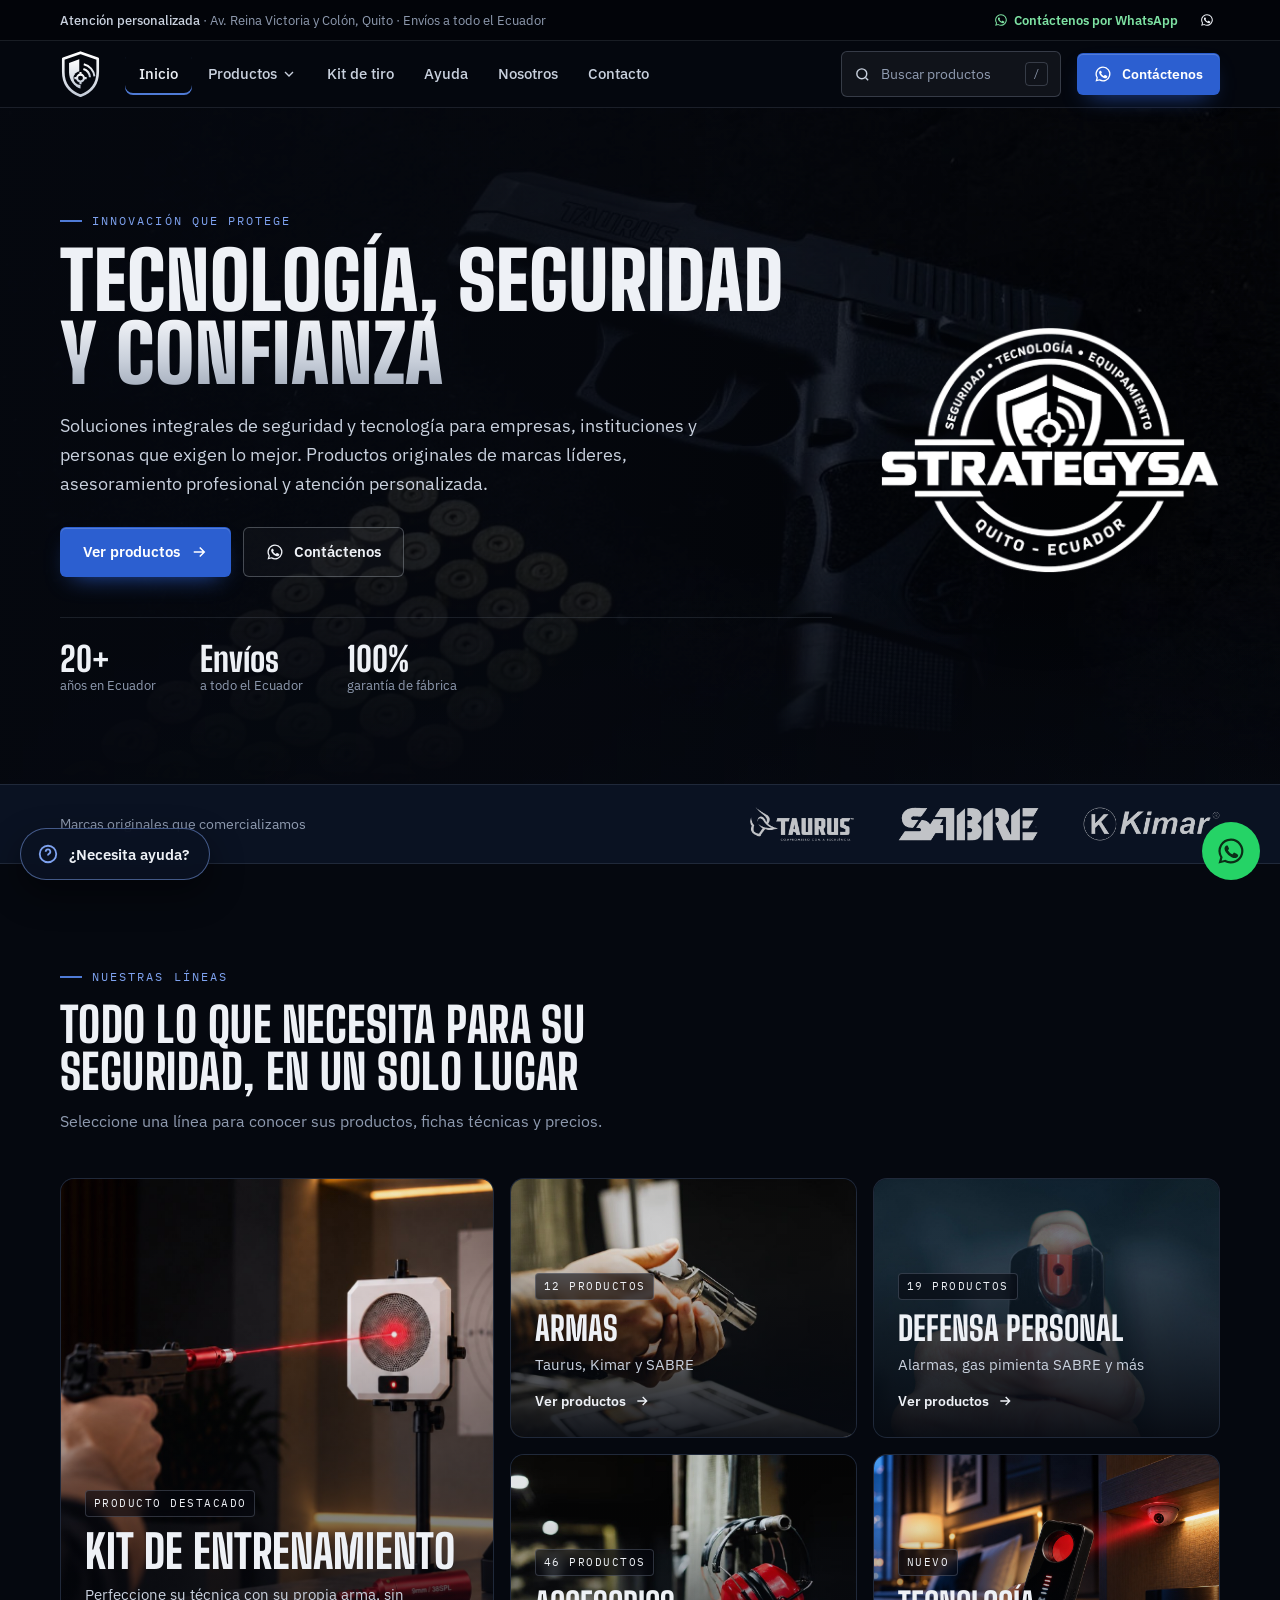
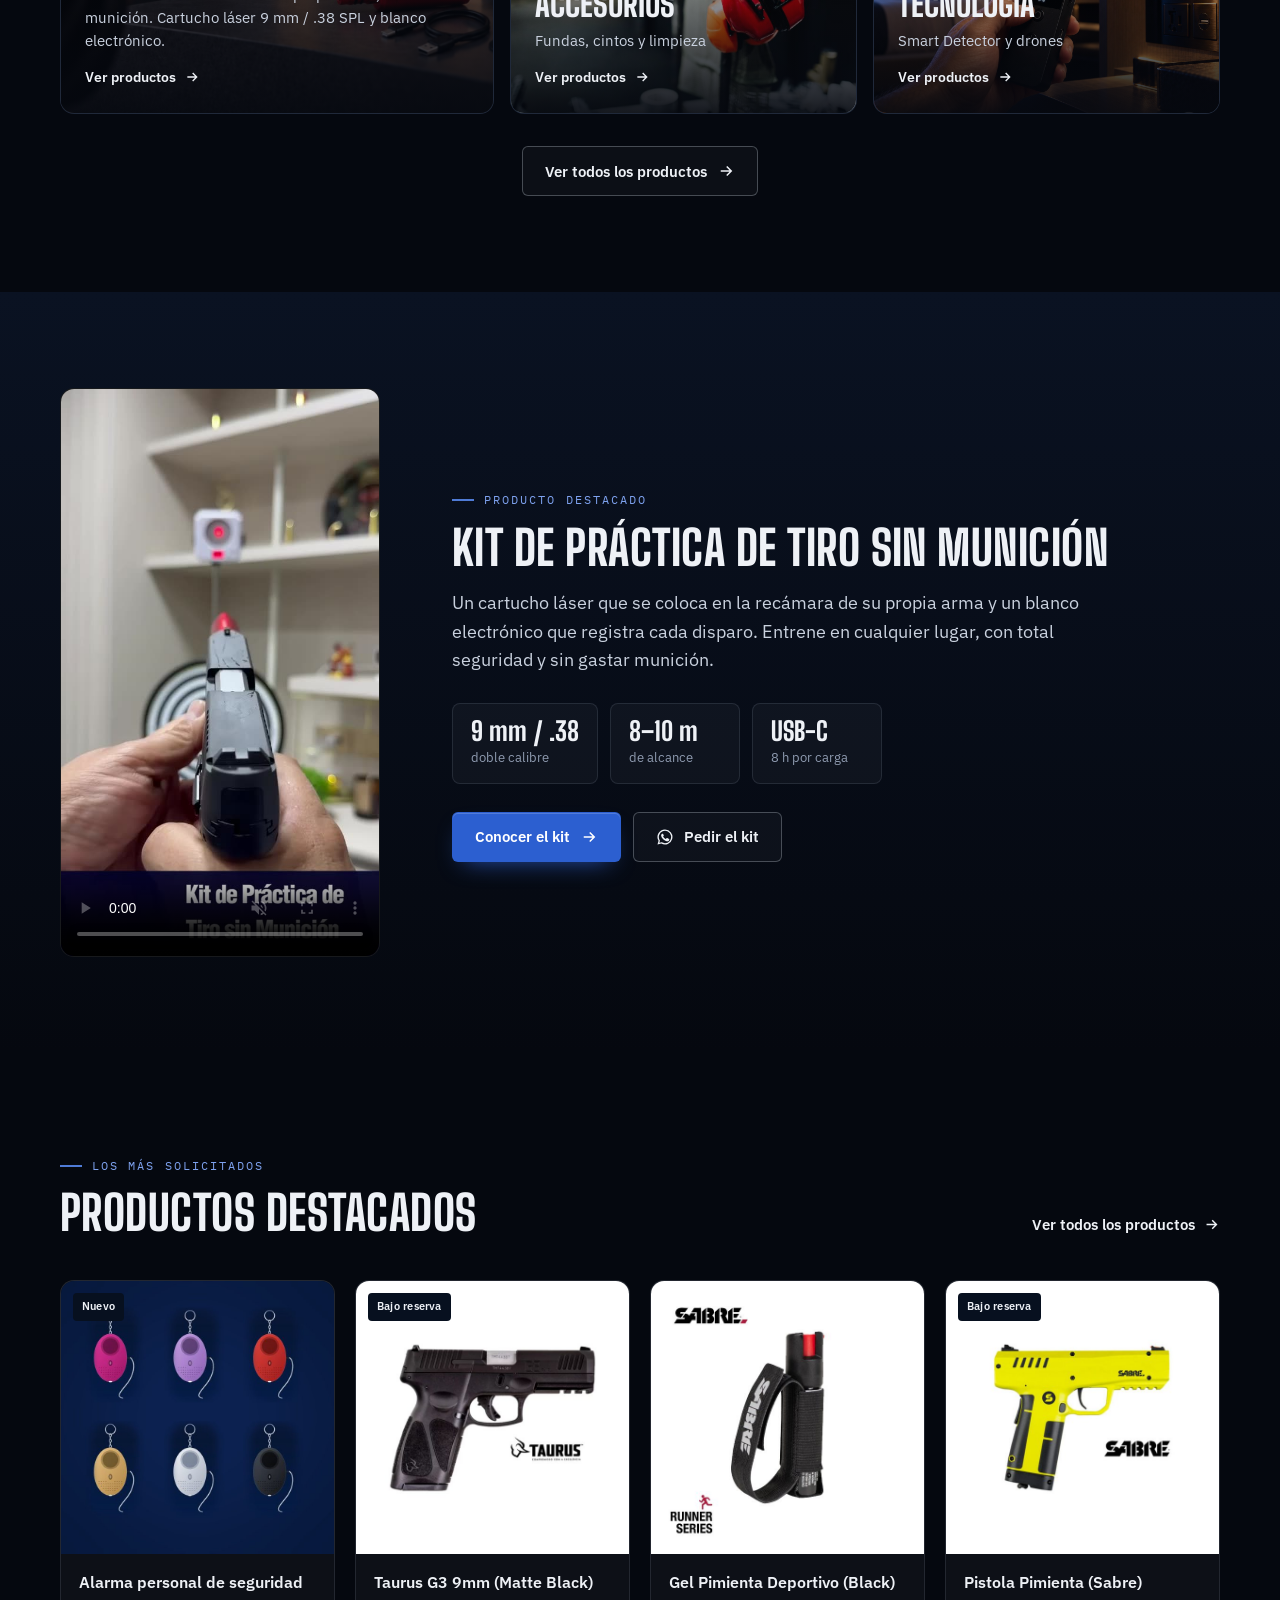
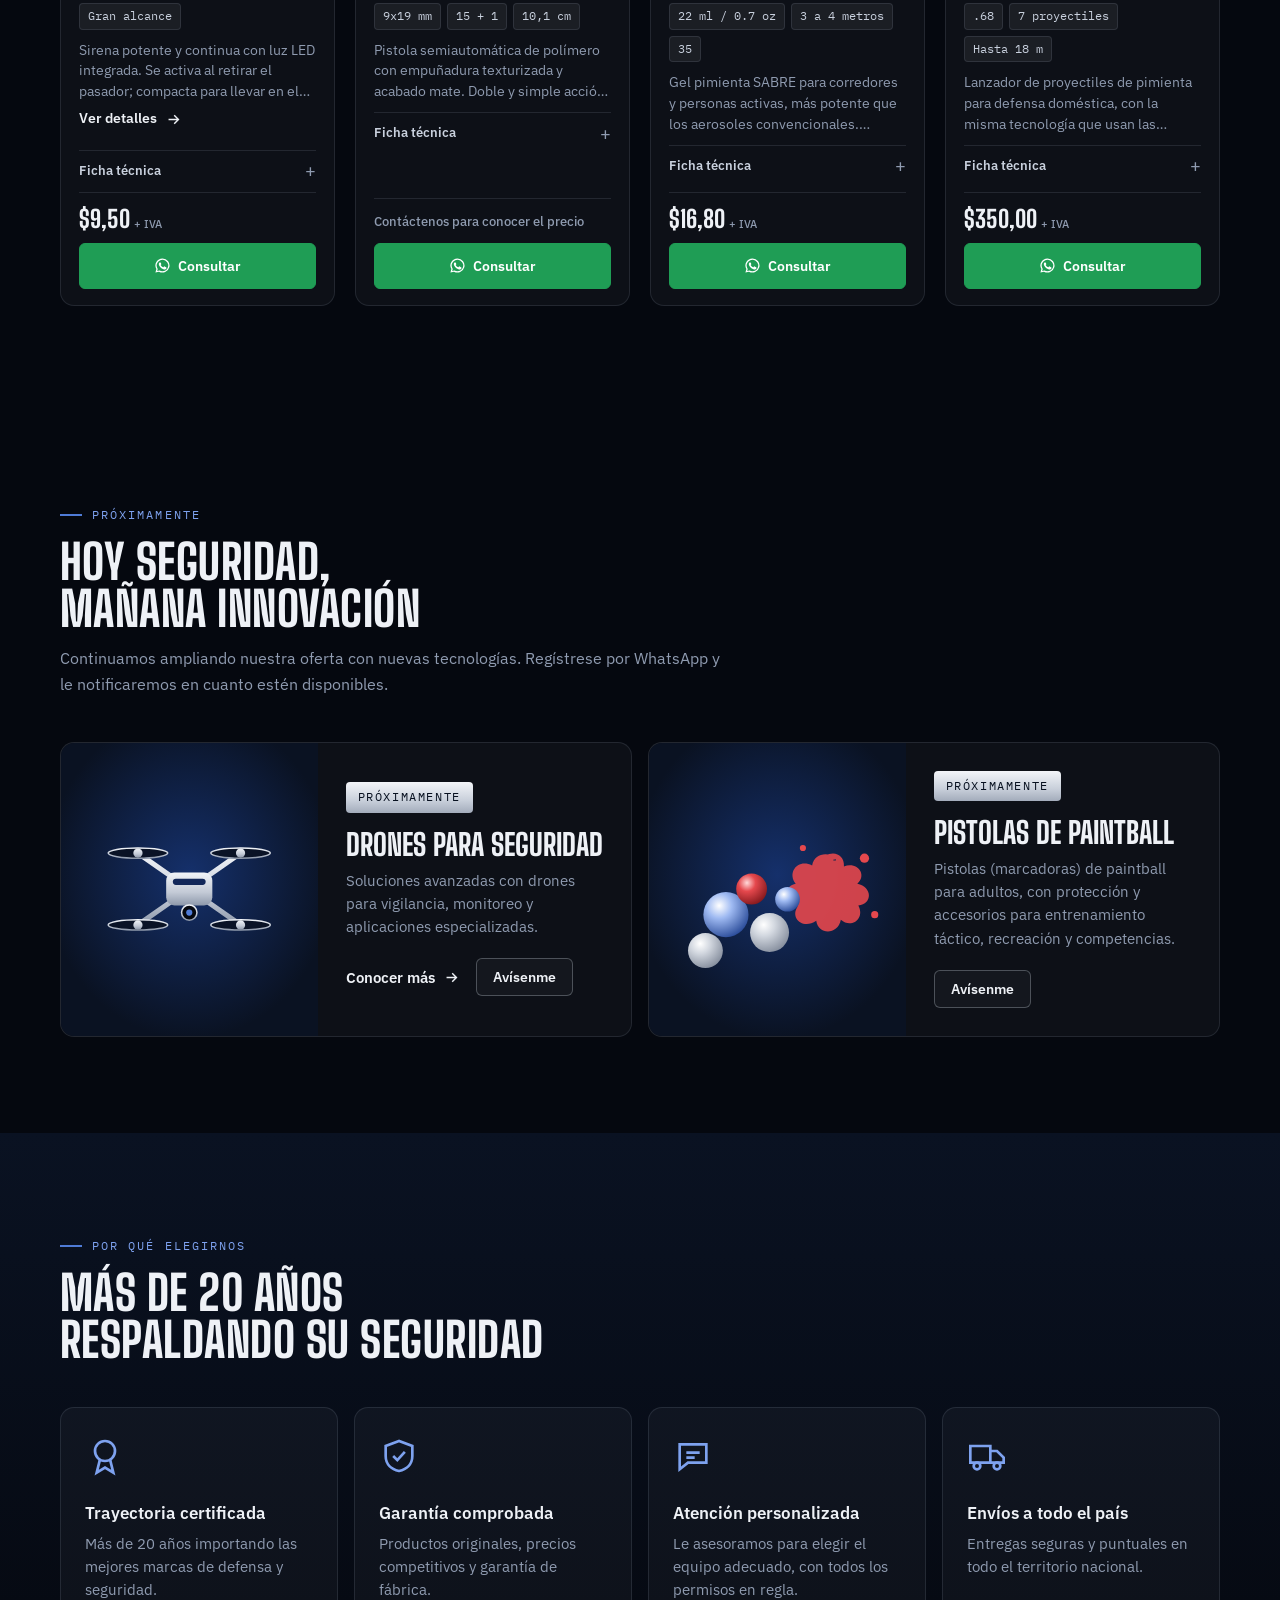
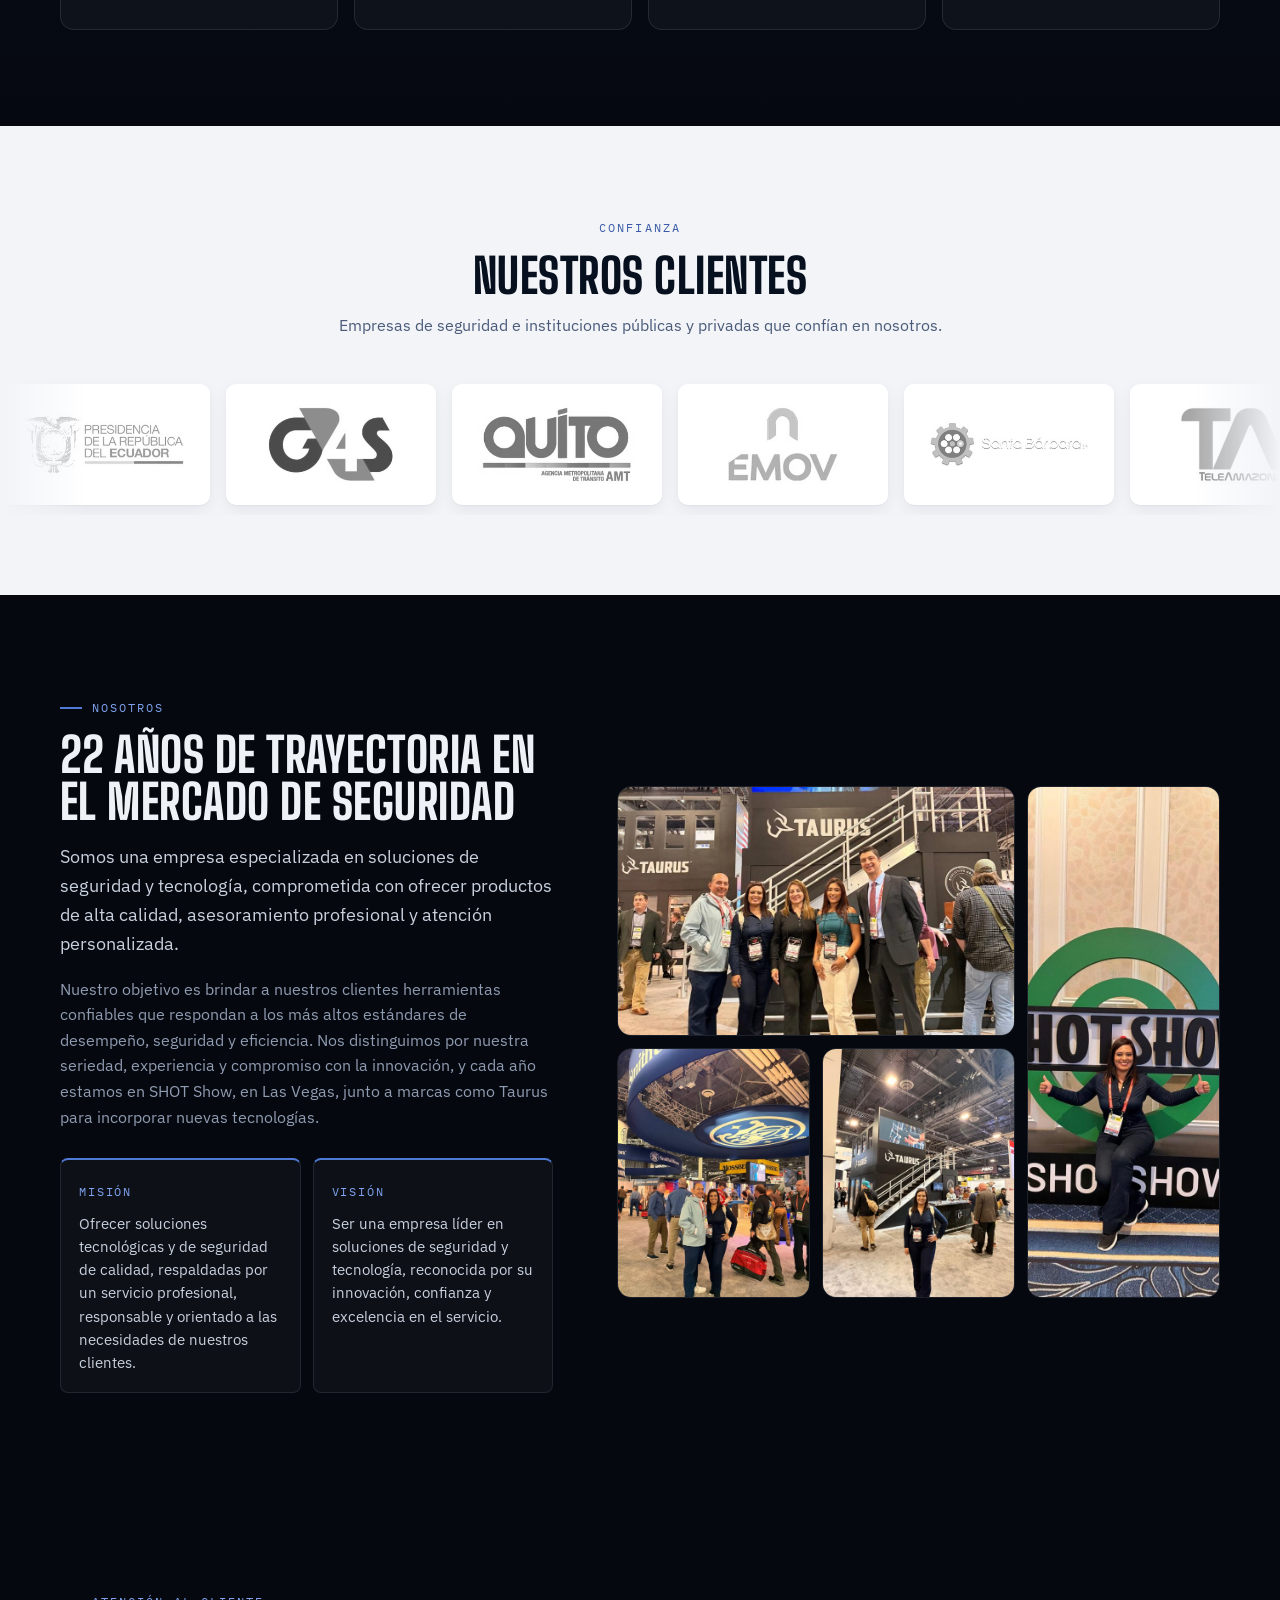
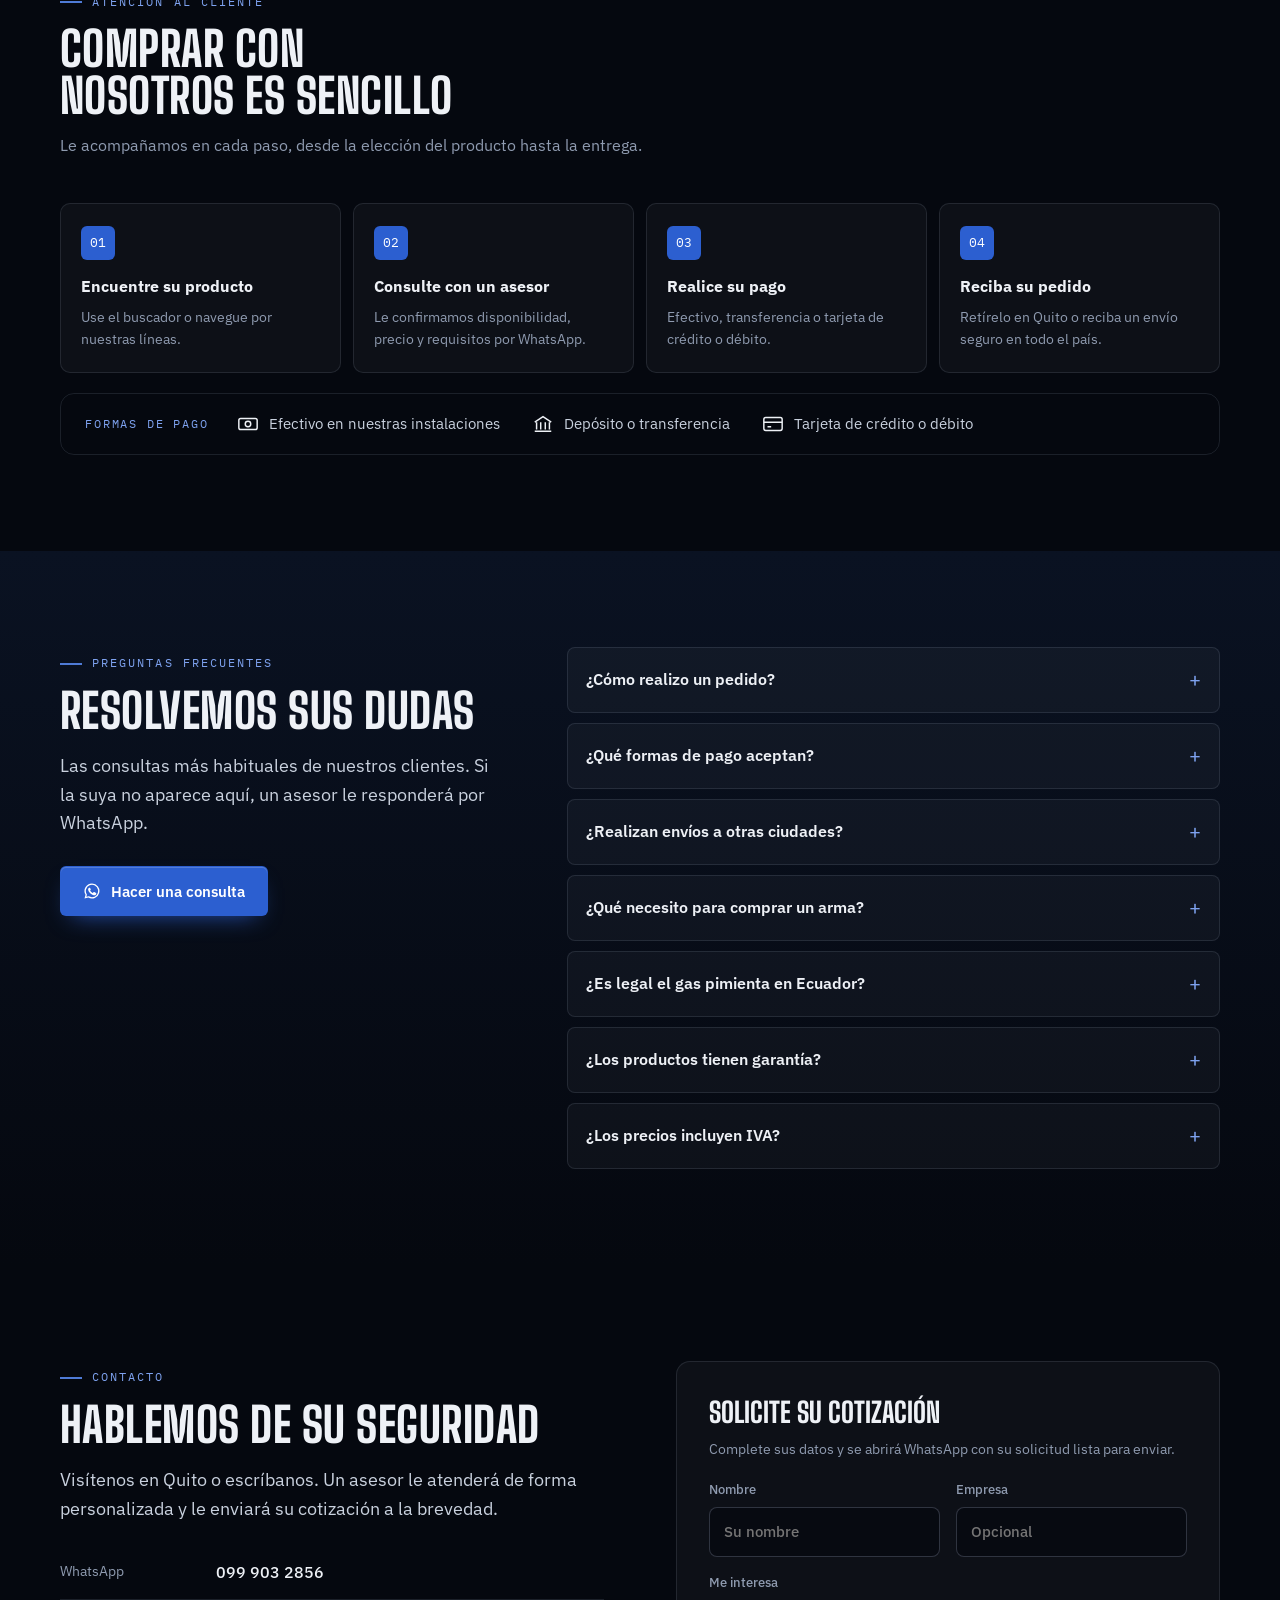
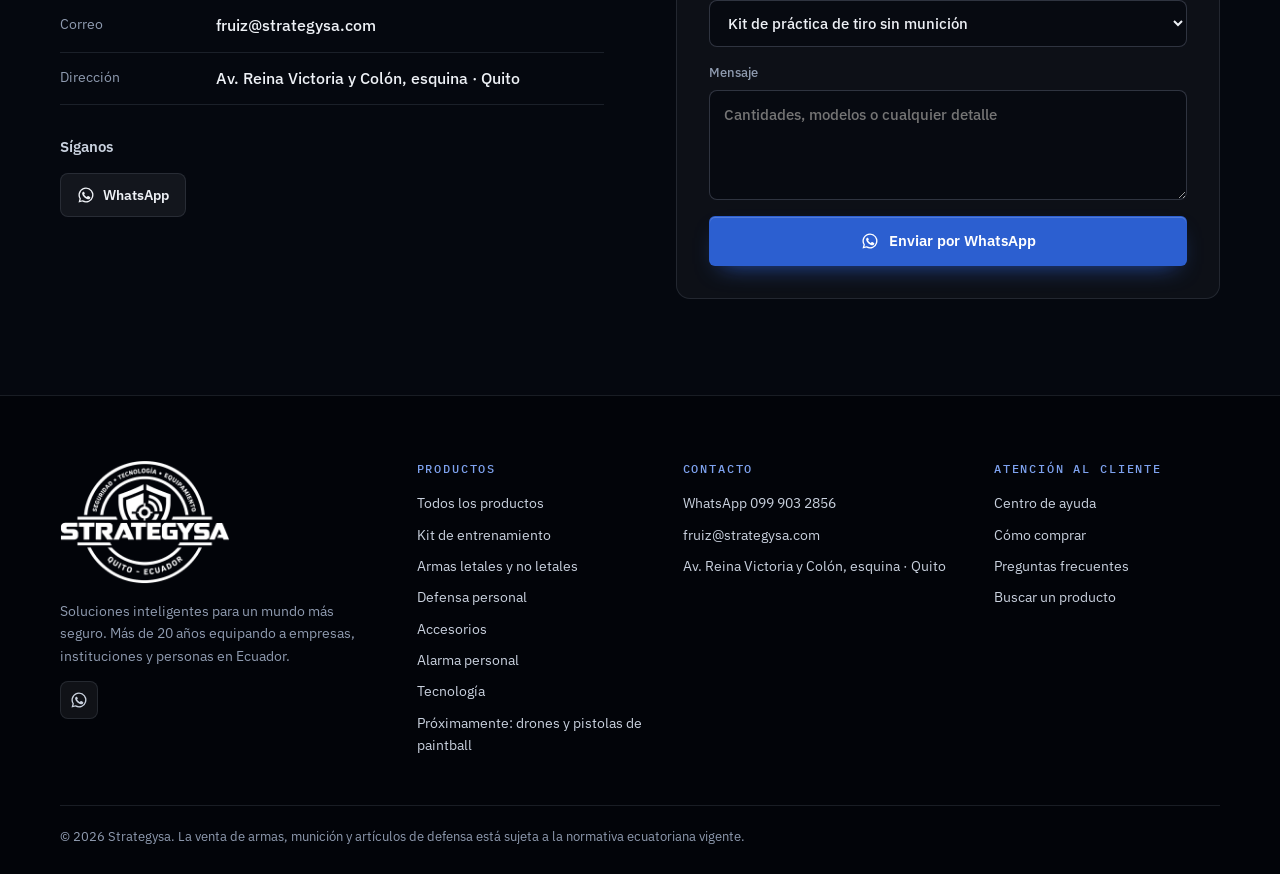
==== commit 1ebe34d6: "SEO: títulos y descripciones, datos estructurados, sitemap y robots Co-Authored-By: Claude Opus 5.5 " ====
--- a/index.html
+++ b/index.html
@@ -1,10 +1,23 @@
 <!doctype html>
-<html lang="es">
+<html lang="es-EC">
 <head>
 <meta charset="utf-8">
 <meta name="viewport" content="width=device-width, initial-scale=1, viewport-fit=cover">
-<title>Strategysa Ecuador</title>
-<meta name="description" content="Strategysa: kit de tiro sin munición, armas Taurus y Kimar, defensa personal SABRE y tecnología. Quito, Ecuador.">
+<title>Strategysa Ecuador | Seguridad, armas Taurus, gas pimienta y kit de tiro en Quito</title>
+<meta name="description" content="Tienda de seguridad en Quito con envíos a todo el Ecuador: kit de práctica de tiro sin munición, pistolas Taurus, gel y gas pimienta SABRE, alarmas personales y detectores de cámaras ocultas.">
+<!--seo-->
+<link rel="canonical" href="https://strategysa.github.io/">
+<meta name="robots" content="index, follow">
+<meta property="og:type" content="website">
+<meta property="og:site_name" content="Strategysa">
+<meta property="og:locale" content="es_EC">
+<meta property="og:title" content="Strategysa Ecuador | Seguridad, armas Taurus, gas pimienta y kit de tiro en Quito">
+<meta property="og:description" content="Tienda de seguridad en Quito con envíos a todo el Ecuador: kit de práctica de tiro sin munición, pistolas Taurus, gel y gas pimienta SABRE, alarmas personales y detectores de cámaras ocultas.">
+<meta property="og:url" content="https://strategysa.github.io/">
+<meta property="og:image" content="https://strategysa.github.io/img/kit-marca-escena.jpg">
+<meta name="twitter:card" content="summary_large_image">
+<script type="application/ld+json">{"@context": "https://schema.org", "@type": "Store", "name": "Strategysa", "url": "https://strategysa.github.io/", "logo": "https://strategysa.github.io/img/logo-azul.png", "image": "https://strategysa.github.io/img/kit-marca-escena.jpg", "description": "Soluciones de seguridad y tecnología en Quito, Ecuador.", "telephone": "+593999032856", "address": {"@type": "PostalAddress", "streetAddress": "Av. Reina Victoria y Colón", "addressLocality": "Quito", "addressRegion": "Pichincha", "addressCountry": "EC"}, "areaServed": "EC", "priceRange": "$$", "paymentAccepted": "Efectivo, transferencia, tarjeta de crédito y débito", "currenciesAccepted": "USD"}</script>
+<!--/seo-->
 <link rel="icon" href="img/emblema.svg" type="image/svg+xml">
 <link rel="preconnect" href="https://fonts.googleapis.com">
 <link rel="preconnect" href="https://fonts.gstatic.com" crossorigin>
